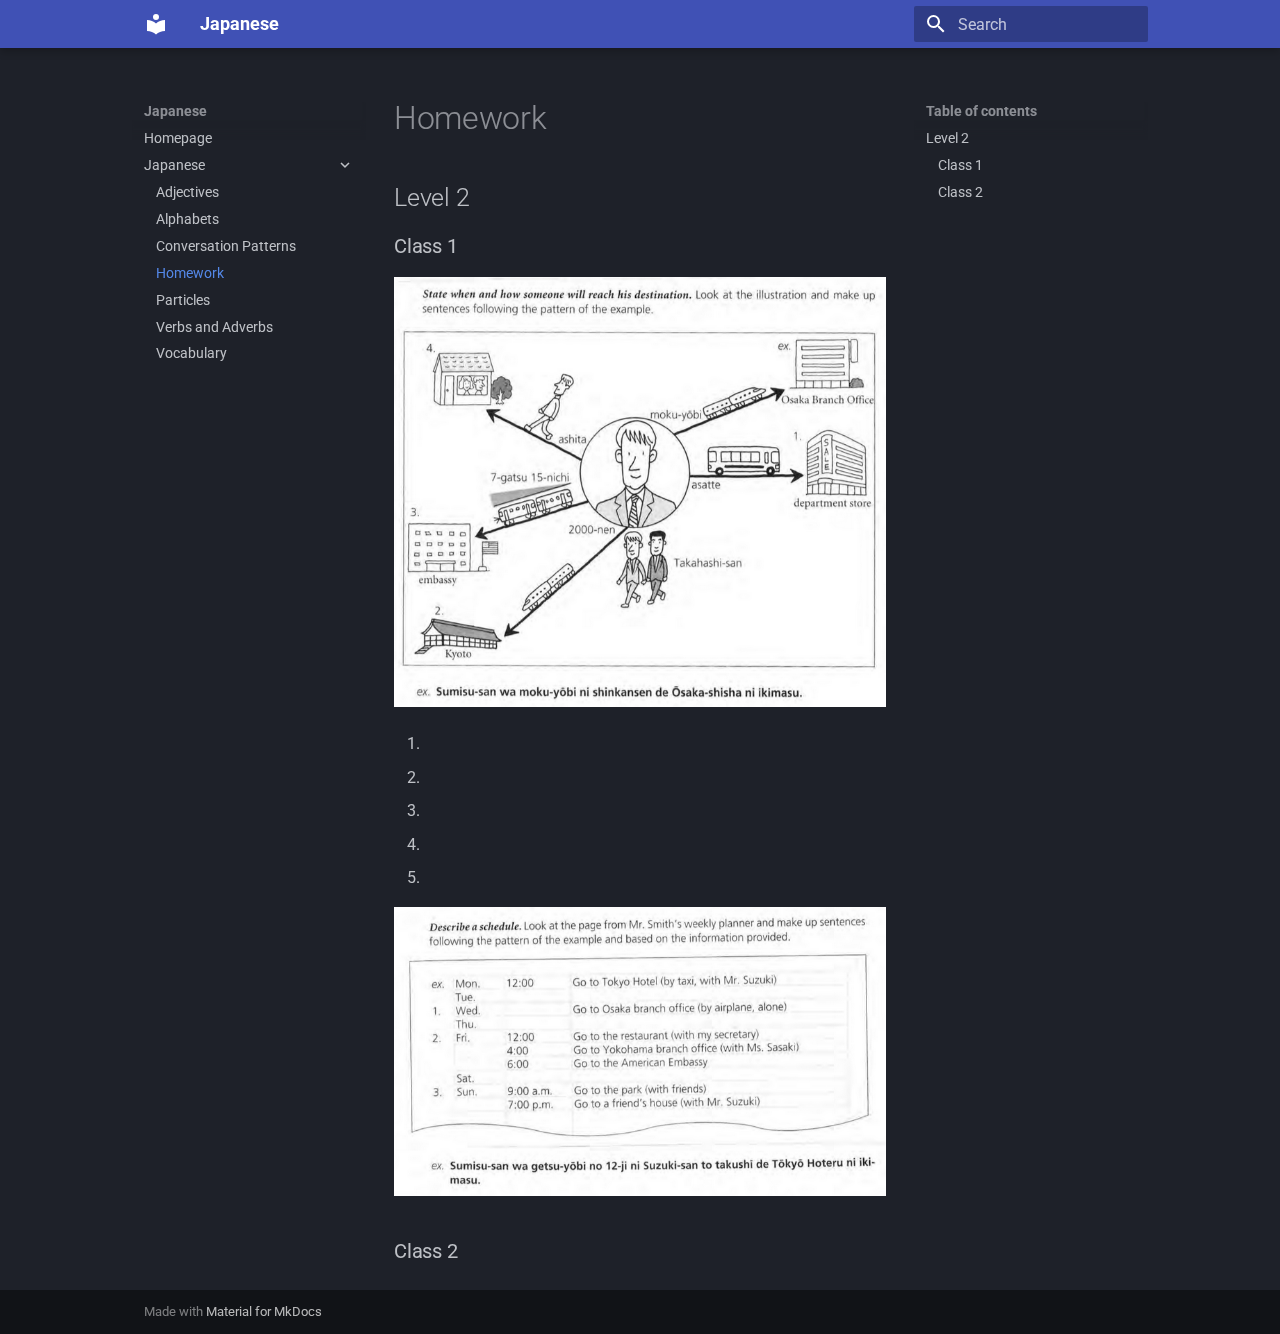
==== Japanese/Homework/index.html @ 51be246b "Deployed 3a3bb20 with MkDocs version: 1.6.1" ====
<!doctype html>
<html lang="en" class="no-js">
  <head>
    
      <meta charset="utf-8">
      <meta name="viewport" content="width=device-width,initial-scale=1">
      
      
      
        <link rel="canonical" href="https://ozland.github.io/Japanese/Homework/">
      
      
        <link rel="prev" href="../Conversation%20Patterns/">
      
      
        <link rel="next" href="../Particles/">
      
      
      <link rel="icon" href="../../assets/images/favicon.png">
      <meta name="generator" content="mkdocs-1.6.1, mkdocs-material-9.6.9">
    
    
      
        <title>Homework - Japanese</title>
      
    
    
      <link rel="stylesheet" href="../../assets/stylesheets/main.4af4bdda.min.css">
      
        
        <link rel="stylesheet" href="../../assets/stylesheets/palette.06af60db.min.css">
      
      


    
    
      
    
    
      
        
        
        <link rel="preconnect" href="https://fonts.gstatic.com" crossorigin>
        <link rel="stylesheet" href="https://fonts.googleapis.com/css?family=Roboto:300,300i,400,400i,700,700i%7CRoboto+Mono:400,400i,700,700i&display=fallback">
        <style>:root{--md-text-font:"Roboto";--md-code-font:"Roboto Mono"}</style>
      
    
    
      <link rel="stylesheet" href="../../stylesheets/extra.css">
    
    <script>__md_scope=new URL("../..",location),__md_hash=e=>[...e].reduce(((e,_)=>(e<<5)-e+_.charCodeAt(0)),0),__md_get=(e,_=localStorage,t=__md_scope)=>JSON.parse(_.getItem(t.pathname+"."+e)),__md_set=(e,_,t=localStorage,a=__md_scope)=>{try{t.setItem(a.pathname+"."+e,JSON.stringify(_))}catch(e){}}</script>
    
      

    
    
    
  </head>
  
  
    
    
    
    
    
    <body dir="ltr" data-md-color-scheme="slate" data-md-color-primary="indigo" data-md-color-accent="indigo">
  
    
    <input class="md-toggle" data-md-toggle="drawer" type="checkbox" id="__drawer" autocomplete="off">
    <input class="md-toggle" data-md-toggle="search" type="checkbox" id="__search" autocomplete="off">
    <label class="md-overlay" for="__drawer"></label>
    <div data-md-component="skip">
      
        
        <a href="#homework" class="md-skip">
          Skip to content
        </a>
      
    </div>
    <div data-md-component="announce">
      
    </div>
    
    
      

  

<header class="md-header md-header--shadow" data-md-component="header">
  <nav class="md-header__inner md-grid" aria-label="Header">
    <a href="../.." title="Japanese" class="md-header__button md-logo" aria-label="Japanese" data-md-component="logo">
      
  
  <svg xmlns="http://www.w3.org/2000/svg" viewBox="0 0 24 24"><path d="M12 8a3 3 0 0 0 3-3 3 3 0 0 0-3-3 3 3 0 0 0-3 3 3 3 0 0 0 3 3m0 3.54C9.64 9.35 6.5 8 3 8v11c3.5 0 6.64 1.35 9 3.54 2.36-2.19 5.5-3.54 9-3.54V8c-3.5 0-6.64 1.35-9 3.54"/></svg>

    </a>
    <label class="md-header__button md-icon" for="__drawer">
      
      <svg xmlns="http://www.w3.org/2000/svg" viewBox="0 0 24 24"><path d="M3 6h18v2H3zm0 5h18v2H3zm0 5h18v2H3z"/></svg>
    </label>
    <div class="md-header__title" data-md-component="header-title">
      <div class="md-header__ellipsis">
        <div class="md-header__topic">
          <span class="md-ellipsis">
            Japanese
          </span>
        </div>
        <div class="md-header__topic" data-md-component="header-topic">
          <span class="md-ellipsis">
            
              Homework
            
          </span>
        </div>
      </div>
    </div>
    
      
    
    
    
    
      <label class="md-header__button md-icon" for="__search">
        
        <svg xmlns="http://www.w3.org/2000/svg" viewBox="0 0 24 24"><path d="M9.5 3A6.5 6.5 0 0 1 16 9.5c0 1.61-.59 3.09-1.56 4.23l.27.27h.79l5 5-1.5 1.5-5-5v-.79l-.27-.27A6.52 6.52 0 0 1 9.5 16 6.5 6.5 0 0 1 3 9.5 6.5 6.5 0 0 1 9.5 3m0 2C7 5 5 7 5 9.5S7 14 9.5 14 14 12 14 9.5 12 5 9.5 5"/></svg>
      </label>
      <div class="md-search" data-md-component="search" role="dialog">
  <label class="md-search__overlay" for="__search"></label>
  <div class="md-search__inner" role="search">
    <form class="md-search__form" name="search">
      <input type="text" class="md-search__input" name="query" aria-label="Search" placeholder="Search" autocapitalize="off" autocorrect="off" autocomplete="off" spellcheck="false" data-md-component="search-query" required>
      <label class="md-search__icon md-icon" for="__search">
        
        <svg xmlns="http://www.w3.org/2000/svg" viewBox="0 0 24 24"><path d="M9.5 3A6.5 6.5 0 0 1 16 9.5c0 1.61-.59 3.09-1.56 4.23l.27.27h.79l5 5-1.5 1.5-5-5v-.79l-.27-.27A6.52 6.52 0 0 1 9.5 16 6.5 6.5 0 0 1 3 9.5 6.5 6.5 0 0 1 9.5 3m0 2C7 5 5 7 5 9.5S7 14 9.5 14 14 12 14 9.5 12 5 9.5 5"/></svg>
        
        <svg xmlns="http://www.w3.org/2000/svg" viewBox="0 0 24 24"><path d="M20 11v2H8l5.5 5.5-1.42 1.42L4.16 12l7.92-7.92L13.5 5.5 8 11z"/></svg>
      </label>
      <nav class="md-search__options" aria-label="Search">
        
        <button type="reset" class="md-search__icon md-icon" title="Clear" aria-label="Clear" tabindex="-1">
          
          <svg xmlns="http://www.w3.org/2000/svg" viewBox="0 0 24 24"><path d="M19 6.41 17.59 5 12 10.59 6.41 5 5 6.41 10.59 12 5 17.59 6.41 19 12 13.41 17.59 19 19 17.59 13.41 12z"/></svg>
        </button>
      </nav>
      
    </form>
    <div class="md-search__output">
      <div class="md-search__scrollwrap" tabindex="0" data-md-scrollfix>
        <div class="md-search-result" data-md-component="search-result">
          <div class="md-search-result__meta">
            Initializing search
          </div>
          <ol class="md-search-result__list" role="presentation"></ol>
        </div>
      </div>
    </div>
  </div>
</div>
    
    
  </nav>
  
</header>
    
    <div class="md-container" data-md-component="container">
      
      
        
          
        
      
      <main class="md-main" data-md-component="main">
        <div class="md-main__inner md-grid">
          
            
              
              <div class="md-sidebar md-sidebar--primary" data-md-component="sidebar" data-md-type="navigation" >
                <div class="md-sidebar__scrollwrap">
                  <div class="md-sidebar__inner">
                    



<nav class="md-nav md-nav--primary" aria-label="Navigation" data-md-level="0">
  <label class="md-nav__title" for="__drawer">
    <a href="../.." title="Japanese" class="md-nav__button md-logo" aria-label="Japanese" data-md-component="logo">
      
  
  <svg xmlns="http://www.w3.org/2000/svg" viewBox="0 0 24 24"><path d="M12 8a3 3 0 0 0 3-3 3 3 0 0 0-3-3 3 3 0 0 0-3 3 3 3 0 0 0 3 3m0 3.54C9.64 9.35 6.5 8 3 8v11c3.5 0 6.64 1.35 9 3.54 2.36-2.19 5.5-3.54 9-3.54V8c-3.5 0-6.64 1.35-9 3.54"/></svg>

    </a>
    Japanese
  </label>
  
  <ul class="md-nav__list" data-md-scrollfix>
    
      
      
  
  
  
  
    <li class="md-nav__item">
      <a href="../.." class="md-nav__link">
        
  
  <span class="md-ellipsis">
    Homepage
    
  </span>
  

      </a>
    </li>
  

    
      
      
  
  
    
  
  
  
    
    
    
    
    <li class="md-nav__item md-nav__item--active md-nav__item--nested">
      
        
        
        <input class="md-nav__toggle md-toggle " type="checkbox" id="__nav_2" checked>
        
          
          <label class="md-nav__link" for="__nav_2" id="__nav_2_label" tabindex="0">
            
  
  <span class="md-ellipsis">
    Japanese
    
  </span>
  

            <span class="md-nav__icon md-icon"></span>
          </label>
        
        <nav class="md-nav" data-md-level="1" aria-labelledby="__nav_2_label" aria-expanded="true">
          <label class="md-nav__title" for="__nav_2">
            <span class="md-nav__icon md-icon"></span>
            Japanese
          </label>
          <ul class="md-nav__list" data-md-scrollfix>
            
              
                
  
  
  
  
    <li class="md-nav__item">
      <a href="../Adjectives/" class="md-nav__link">
        
  
  <span class="md-ellipsis">
    Adjectives
    
  </span>
  

      </a>
    </li>
  

              
            
              
                
  
  
  
  
    <li class="md-nav__item">
      <a href="../Alphabets/" class="md-nav__link">
        
  
  <span class="md-ellipsis">
    Alphabets
    
  </span>
  

      </a>
    </li>
  

              
            
              
                
  
  
  
  
    <li class="md-nav__item">
      <a href="../Conversation%20Patterns/" class="md-nav__link">
        
  
  <span class="md-ellipsis">
    Conversation Patterns
    
  </span>
  

      </a>
    </li>
  

              
            
              
                
  
  
    
  
  
  
    <li class="md-nav__item md-nav__item--active">
      
      <input class="md-nav__toggle md-toggle" type="checkbox" id="__toc">
      
      
        
      
      
        <label class="md-nav__link md-nav__link--active" for="__toc">
          
  
  <span class="md-ellipsis">
    Homework
    
  </span>
  

          <span class="md-nav__icon md-icon"></span>
        </label>
      
      <a href="./" class="md-nav__link md-nav__link--active">
        
  
  <span class="md-ellipsis">
    Homework
    
  </span>
  

      </a>
      
        

<nav class="md-nav md-nav--secondary" aria-label="Table of contents">
  
  
  
    
  
  
    <label class="md-nav__title" for="__toc">
      <span class="md-nav__icon md-icon"></span>
      Table of contents
    </label>
    <ul class="md-nav__list" data-md-component="toc" data-md-scrollfix>
      
        <li class="md-nav__item">
  <a href="#level-2" class="md-nav__link">
    <span class="md-ellipsis">
      Level 2
    </span>
  </a>
  
    <nav class="md-nav" aria-label="Level 2">
      <ul class="md-nav__list">
        
          <li class="md-nav__item">
  <a href="#class-1" class="md-nav__link">
    <span class="md-ellipsis">
      Class 1
    </span>
  </a>
  
</li>
        
          <li class="md-nav__item">
  <a href="#class-2" class="md-nav__link">
    <span class="md-ellipsis">
      Class 2
    </span>
  </a>
  
</li>
        
      </ul>
    </nav>
  
</li>
      
    </ul>
  
</nav>
      
    </li>
  

              
            
              
                
  
  
  
  
    <li class="md-nav__item">
      <a href="../Particles/" class="md-nav__link">
        
  
  <span class="md-ellipsis">
    Particles
    
  </span>
  

      </a>
    </li>
  

              
            
              
                
  
  
  
  
    <li class="md-nav__item">
      <a href="../Verbs/" class="md-nav__link">
        
  
  <span class="md-ellipsis">
    Verbs and Adverbs
    
  </span>
  

      </a>
    </li>
  

              
            
              
                
  
  
  
  
    <li class="md-nav__item">
      <a href="../Vocabulary/" class="md-nav__link">
        
  
  <span class="md-ellipsis">
    Vocabulary
    
  </span>
  

      </a>
    </li>
  

              
            
          </ul>
        </nav>
      
    </li>
  

    
  </ul>
</nav>
                  </div>
                </div>
              </div>
            
            
              
              <div class="md-sidebar md-sidebar--secondary" data-md-component="sidebar" data-md-type="toc" >
                <div class="md-sidebar__scrollwrap">
                  <div class="md-sidebar__inner">
                    

<nav class="md-nav md-nav--secondary" aria-label="Table of contents">
  
  
  
    
  
  
    <label class="md-nav__title" for="__toc">
      <span class="md-nav__icon md-icon"></span>
      Table of contents
    </label>
    <ul class="md-nav__list" data-md-component="toc" data-md-scrollfix>
      
        <li class="md-nav__item">
  <a href="#level-2" class="md-nav__link">
    <span class="md-ellipsis">
      Level 2
    </span>
  </a>
  
    <nav class="md-nav" aria-label="Level 2">
      <ul class="md-nav__list">
        
          <li class="md-nav__item">
  <a href="#class-1" class="md-nav__link">
    <span class="md-ellipsis">
      Class 1
    </span>
  </a>
  
</li>
        
          <li class="md-nav__item">
  <a href="#class-2" class="md-nav__link">
    <span class="md-ellipsis">
      Class 2
    </span>
  </a>
  
</li>
        
      </ul>
    </nav>
  
</li>
      
    </ul>
  
</nav>
                  </div>
                </div>
              </div>
            
          
          
            <div class="md-content" data-md-component="content">
              <article class="md-content__inner md-typeset">
                
                  



<h1 id="homework">Homework</h1>
<h2 id="level-2">Level 2</h2>
<h3 id="class-1">Class 1</h3>
<p><img alt="7de809c3f8640b70161c8c0088a5ecc6.png" src="../../_resources/7de809c3f8640b70161c8c0088a5ecc6-2.png" /></p>
<ol>
<li></li>
<li></li>
<li></li>
<li></li>
<li><br/></li>
</ol>
<p><img alt="345cfae4c6baa6755a13e7809eca69a4.png" src="../../_resources/345cfae4c6baa6755a13e7809eca69a4-2.png" /></p>
<h3 id="class-2">Class 2</h3>












                
              </article>
            </div>
          
          
<script>var target=document.getElementById(location.hash.slice(1));target&&target.name&&(target.checked=target.name.startsWith("__tabbed_"))</script>
        </div>
        
      </main>
      
        <footer class="md-footer">
  
  <div class="md-footer-meta md-typeset">
    <div class="md-footer-meta__inner md-grid">
      <div class="md-copyright">
  
  
    Made with
    <a href="https://squidfunk.github.io/mkdocs-material/" target="_blank" rel="noopener">
      Material for MkDocs
    </a>
  
</div>
      
    </div>
  </div>
</footer>
      
    </div>
    <div class="md-dialog" data-md-component="dialog">
      <div class="md-dialog__inner md-typeset"></div>
    </div>
    
    
    <script id="__config" type="application/json">{"base": "../..", "features": [], "search": "../../assets/javascripts/workers/search.f8cc74c7.min.js", "translations": {"clipboard.copied": "Copied to clipboard", "clipboard.copy": "Copy to clipboard", "search.result.more.one": "1 more on this page", "search.result.more.other": "# more on this page", "search.result.none": "No matching documents", "search.result.one": "1 matching document", "search.result.other": "# matching documents", "search.result.placeholder": "Type to start searching", "search.result.term.missing": "Missing", "select.version": "Select version"}}</script>
    
    
      <script src="../../assets/javascripts/bundle.c8b220af.min.js"></script>
      
    
  </body>
</html>
---- assets/stylesheets/main.4af4bdda.min.css ----
@charset "UTF-8";html{-webkit-text-size-adjust:none;-moz-text-size-adjust:none;text-size-adjust:none;box-sizing:border-box}*,:after,:before{box-sizing:inherit}@media (prefers-reduced-motion){*,:after,:before{transition:none!important}}body{margin:0}a,button,input,label{-webkit-tap-highlight-color:transparent}a{color:inherit;text-decoration:none}hr{border:0;box-sizing:initial;display:block;height:.05rem;overflow:visible;padding:0}small{font-size:80%}sub,sup{line-height:1em}img{border-style:none}table{border-collapse:initial;border-spacing:0}td,th{font-weight:400;vertical-align:top}button{background:#0000;border:0;font-family:inherit;font-size:inherit;margin:0;padding:0}input{border:0;outline:none}:root{--md-primary-fg-color:#4051b5;--md-primary-fg-color--light:#5d6cc0;--md-primary-fg-color--dark:#303fa1;--md-primary-bg-color:#fff;--md-primary-bg-color--light:#ffffffb3;--md-accent-fg-color:#526cfe;--md-accent-fg-color--transparent:#526cfe1a;--md-accent-bg-color:#fff;--md-accent-bg-color--light:#ffffffb3}[data-md-color-scheme=default]{color-scheme:light}[data-md-color-scheme=default] img[src$="#gh-dark-mode-only"],[data-md-color-scheme=default] img[src$="#only-dark"]{display:none}:root,[data-md-color-scheme=default]{--md-hue:225deg;--md-default-fg-color:#000000de;--md-default-fg-color--light:#0000008a;--md-default-fg-color--lighter:#00000052;--md-default-fg-color--lightest:#00000012;--md-default-bg-color:#fff;--md-default-bg-color--light:#ffffffb3;--md-default-bg-color--lighter:#ffffff4d;--md-default-bg-color--lightest:#ffffff1f;--md-code-fg-color:#36464e;--md-code-bg-color:#f5f5f5;--md-code-hl-color:#4287ff;--md-code-hl-color--light:#4287ff1a;--md-code-hl-number-color:#d52a2a;--md-code-hl-special-color:#db1457;--md-code-hl-function-color:#a846b9;--md-code-hl-constant-color:#6e59d9;--md-code-hl-keyword-color:#3f6ec6;--md-code-hl-string-color:#1c7d4d;--md-code-hl-name-color:var(--md-code-fg-color);--md-code-hl-operator-color:var(--md-default-fg-color--light);--md-code-hl-punctuation-color:var(--md-default-fg-color--light);--md-code-hl-comment-color:var(--md-default-fg-color--light);--md-code-hl-generic-color:var(--md-default-fg-color--light);--md-code-hl-variable-color:var(--md-default-fg-color--light);--md-typeset-color:var(--md-default-fg-color);--md-typeset-a-color:var(--md-primary-fg-color);--md-typeset-del-color:#f5503d26;--md-typeset-ins-color:#0bd57026;--md-typeset-kbd-color:#fafafa;--md-typeset-kbd-accent-color:#fff;--md-typeset-kbd-border-color:#b8b8b8;--md-typeset-mark-color:#ffff0080;--md-typeset-table-color:#0000001f;--md-typeset-table-color--light:rgba(0,0,0,.035);--md-admonition-fg-color:var(--md-default-fg-color);--md-admonition-bg-color:var(--md-default-bg-color);--md-warning-fg-color:#000000de;--md-warning-bg-color:#ff9;--md-footer-fg-color:#fff;--md-footer-fg-color--light:#ffffffb3;--md-footer-fg-color--lighter:#ffffff73;--md-footer-bg-color:#000000de;--md-footer-bg-color--dark:#00000052;--md-shadow-z1:0 0.2rem 0.5rem #0000000d,0 0 0.05rem #0000001a;--md-shadow-z2:0 0.2rem 0.5rem #0000001a,0 0 0.05rem #00000040;--md-shadow-z3:0 0.2rem 0.5rem #0003,0 0 0.05rem #00000059}.md-icon svg{fill:currentcolor;display:block;height:1.2rem;width:1.2rem}body{-webkit-font-smoothing:antialiased;-moz-osx-font-smoothing:grayscale;--md-text-font-family:var(--md-text-font,_),-apple-system,BlinkMacSystemFont,Helvetica,Arial,sans-serif;--md-code-font-family:var(--md-code-font,_),SFMono-Regular,Consolas,Menlo,monospace}aside,body,input{font-feature-settings:"kern","liga";color:var(--md-typeset-color);font-family:var(--md-text-font-family)}code,kbd,pre{font-feature-settings:"kern";font-family:var(--md-code-font-family)}:root{--md-typeset-table-sort-icon:url('data:image/svg+xml;charset=utf-8,<svg xmlns="http://www.w3.org/2000/svg" viewBox="0 0 24 24"><path d="m18 21-4-4h3V7h-3l4-4 4 4h-3v10h3M2 19v-2h10v2M2 13v-2h7v2M2 7V5h4v2z"/></svg>');--md-typeset-table-sort-icon--asc:url('data:image/svg+xml;charset=utf-8,<svg xmlns="http://www.w3.org/2000/svg" viewBox="0 0 24 24"><path d="M19 17h3l-4 4-4-4h3V3h2M2 17h10v2H2M6 5v2H2V5m0 6h7v2H2z"/></svg>');--md-typeset-table-sort-icon--desc:url('data:image/svg+xml;charset=utf-8,<svg xmlns="http://www.w3.org/2000/svg" viewBox="0 0 24 24"><path d="M19 7h3l-4-4-4 4h3v14h2M2 17h10v2H2M6 5v2H2V5m0 6h7v2H2z"/></svg>')}.md-typeset{-webkit-print-color-adjust:exact;color-adjust:exact;font-size:.8rem;line-height:1.6;overflow-wrap:break-word}@media print{.md-typeset{font-size:.68rem}}.md-typeset blockquote,.md-typeset dl,.md-typeset figure,.md-typeset ol,.md-typeset pre,.md-typeset ul{margin-bottom:1em;margin-top:1em}.md-typeset h1{color:var(--md-default-fg-color--light);font-size:2em;line-height:1.3;margin:0 0 1.25em}.md-typeset h1,.md-typeset h2{font-weight:300;letter-spacing:-.01em}.md-typeset h2{font-size:1.5625em;line-height:1.4;margin:1.6em 0 .64em}.md-typeset h3{font-size:1.25em;font-weight:400;letter-spacing:-.01em;line-height:1.5;margin:1.6em 0 .8em}.md-typeset h2+h3{margin-top:.8em}.md-typeset h4{font-weight:700;letter-spacing:-.01em;margin:1em 0}.md-typeset h5,.md-typeset h6{color:var(--md-default-fg-color--light);font-size:.8em;font-weight:700;letter-spacing:-.01em;margin:1.25em 0}.md-typeset h5{text-transform:uppercase}.md-typeset h5 code{text-transform:none}.md-typeset hr{border-bottom:.05rem solid var(--md-default-fg-color--lightest);display:flow-root;margin:1.5em 0}.md-typeset a{color:var(--md-typeset-a-color);word-break:break-word}.md-typeset a,.md-typeset a:before{transition:color 125ms}.md-typeset a:focus,.md-typeset a:hover{color:var(--md-accent-fg-color)}.md-typeset a:focus code,.md-typeset a:hover code{background-color:var(--md-accent-fg-color--transparent)}.md-typeset a code{color:currentcolor;transition:background-color 125ms}.md-typeset a.focus-visible{outline-color:var(--md-accent-fg-color);outline-offset:.2rem}.md-typeset code,.md-typeset kbd,.md-typeset pre{color:var(--md-code-fg-color);direction:ltr;font-variant-ligatures:none}@media print{.md-typeset code,.md-typeset kbd,.md-typeset pre{white-space:pre-wrap}}.md-typeset code{background-color:var(--md-code-bg-color);border-radius:.1rem;-webkit-box-decoration-break:clone;box-decoration-break:clone;font-size:.85em;padding:0 .2941176471em;word-break:break-word}.md-typeset code:not(.focus-visible){-webkit-tap-highlight-color:transparent;outline:none}.md-typeset pre{display:flow-root;line-height:1.4;position:relative}.md-typeset pre>code{-webkit-box-decoration-break:slice;box-decoration-break:slice;box-shadow:none;display:block;margin:0;outline-color:var(--md-accent-fg-color);overflow:auto;padding:.7720588235em 1.1764705882em;scrollbar-color:var(--md-default-fg-color--lighter) #0000;scrollbar-width:thin;touch-action:auto;word-break:normal}.md-typeset pre>code:hover{scrollbar-color:var(--md-accent-fg-color) #0000}.md-typeset pre>code::-webkit-scrollbar{height:.2rem;width:.2rem}.md-typeset pre>code::-webkit-scrollbar-thumb{background-color:var(--md-default-fg-color--lighter)}.md-typeset pre>code::-webkit-scrollbar-thumb:hover{background-color:var(--md-accent-fg-color)}.md-typeset kbd{background-color:var(--md-typeset-kbd-color);border-radius:.1rem;box-shadow:0 .1rem 0 .05rem var(--md-typeset-kbd-border-color),0 .1rem 0 var(--md-typeset-kbd-border-color),0 -.1rem .2rem var(--md-typeset-kbd-accent-color) inset;color:var(--md-default-fg-color);display:inline-block;font-size:.75em;padding:0 .6666666667em;vertical-align:text-top;word-break:break-word}.md-typeset mark{background-color:var(--md-typeset-mark-color);-webkit-box-decoration-break:clone;box-decoration-break:clone;color:inherit;word-break:break-word}.md-typeset abbr{border-bottom:.05rem dotted var(--md-default-fg-color--light);cursor:help;text-decoration:none}.md-typeset small{opacity:.75}[dir=ltr] .md-typeset sub,[dir=ltr] .md-typeset sup{margin-left:.078125em}[dir=rtl] .md-typeset sub,[dir=rtl] .md-typeset sup{margin-right:.078125em}[dir=ltr] .md-typeset blockquote{padding-left:.6rem}[dir=rtl] .md-typeset blockquote{padding-right:.6rem}[dir=ltr] .md-typeset blockquote{border-left:.2rem solid var(--md-default-fg-color--lighter)}[dir=rtl] .md-typeset blockquote{border-right:.2rem solid var(--md-default-fg-color--lighter)}.md-typeset blockquote{color:var(--md-default-fg-color--light);margin-left:0;margin-right:0}.md-typeset ul{list-style-type:disc}.md-typeset ul[type]{list-style-type:revert-layer}[dir=ltr] .md-typeset ol,[dir=ltr] .md-typeset ul{margin-left:.625em}[dir=rtl] .md-typeset ol,[dir=rtl] .md-typeset ul{margin-right:.625em}.md-typeset ol,.md-typeset ul{padding:0}.md-typeset ol:not([hidden]),.md-typeset ul:not([hidden]){display:flow-root}.md-typeset ol ol,.md-typeset ul ol{list-style-type:lower-alpha}.md-typeset ol ol ol,.md-typeset ul ol ol{list-style-type:lower-roman}.md-typeset ol ol ol ol,.md-typeset ul ol ol ol{list-style-type:upper-alpha}.md-typeset ol ol ol ol ol,.md-typeset ul ol ol ol ol{list-style-type:upper-roman}.md-typeset ol[type],.md-typeset ul[type]{list-style-type:revert-layer}[dir=ltr] .md-typeset ol li,[dir=ltr] .md-typeset ul li{margin-left:1.25em}[dir=rtl] .md-typeset ol li,[dir=rtl] .md-typeset ul li{margin-right:1.25em}.md-typeset ol li,.md-typeset ul li{margin-bottom:.5em}.md-typeset ol li blockquote,.md-typeset ol li p,.md-typeset ul li blockquote,.md-typeset ul li p{margin:.5em 0}.md-typeset ol li:last-child,.md-typeset ul li:last-child{margin-bottom:0}[dir=ltr] .md-typeset ol li ol,[dir=ltr] .md-typeset ol li ul,[dir=ltr] .md-typeset ul li ol,[dir=ltr] .md-typeset ul li ul{margin-left:.625em}[dir=rtl] .md-typeset ol li ol,[dir=rtl] .md-typeset ol li ul,[dir=rtl] .md-typeset ul li ol,[dir=rtl] .md-typeset ul li ul{margin-right:.625em}.md-typeset ol li ol,.md-typeset ol li ul,.md-typeset ul li ol,.md-typeset ul li ul{margin-bottom:.5em;margin-top:.5em}[dir=ltr] .md-typeset dd{margin-left:1.875em}[dir=rtl] .md-typeset dd{margin-right:1.875em}.md-typeset dd{margin-bottom:1.5em;margin-top:1em}.md-typeset img,.md-typeset svg,.md-typeset video{height:auto;max-width:100%}.md-typeset img[align=left]{margin:1em 1em 1em 0}.md-typeset img[align=right]{margin:1em 0 1em 1em}.md-typeset img[align]:only-child{margin-top:0}.md-typeset figure{display:flow-root;margin:1em auto;max-width:100%;text-align:center;width:-moz-fit-content;width:fit-content}.md-typeset figure img{display:block;margin:0 auto}.md-typeset figcaption{font-style:italic;margin:1em auto;max-width:24rem}.md-typeset iframe{max-width:100%}.md-typeset table:not([class]){background-color:var(--md-default-bg-color);border:.05rem solid var(--md-typeset-table-color);border-radius:.1rem;display:inline-block;font-size:.64rem;max-width:100%;overflow:auto;touch-action:auto}@media print{.md-typeset table:not([class]){display:table}}.md-typeset table:not([class])+*{margin-top:1.5em}.md-typeset table:not([class]) td>:first-child,.md-typeset table:not([class]) th>:first-child{margin-top:0}.md-typeset table:not([class]) td>:last-child,.md-typeset table:not([class]) th>:last-child{margin-bottom:0}.md-typeset table:not([class]) td:not([align]),.md-typeset table:not([class]) th:not([align]){text-align:left}[dir=rtl] .md-typeset table:not([class]) td:not([align]),[dir=rtl] .md-typeset table:not([class]) th:not([align]){text-align:right}.md-typeset table:not([class]) th{font-weight:700;min-width:5rem;padding:.9375em 1.25em;vertical-align:top}.md-typeset table:not([class]) td{border-top:.05rem solid var(--md-typeset-table-color);padding:.9375em 1.25em;vertical-align:top}.md-typeset table:not([class]) tbody tr{transition:background-color 125ms}.md-typeset table:not([class]) tbody tr:hover{background-color:var(--md-typeset-table-color--light);box-shadow:0 .05rem 0 var(--md-default-bg-color) inset}.md-typeset table:not([class]) a{word-break:normal}.md-typeset table th[role=columnheader]{cursor:pointer}[dir=ltr] .md-typeset table th[role=columnheader]:after{margin-left:.5em}[dir=rtl] .md-typeset table th[role=columnheader]:after{margin-right:.5em}.md-typeset table th[role=columnheader]:after{content:"";display:inline-block;height:1.2em;-webkit-mask-image:var(--md-typeset-table-sort-icon);mask-image:var(--md-typeset-table-sort-icon);-webkit-mask-repeat:no-repeat;mask-repeat:no-repeat;-webkit-mask-size:contain;mask-size:contain;transition:background-color 125ms;vertical-align:text-bottom;width:1.2em}.md-typeset table th[role=columnheader]:hover:after{background-color:var(--md-default-fg-color--lighter)}.md-typeset table th[role=columnheader][aria-sort=ascending]:after{background-color:var(--md-default-fg-color--light);-webkit-mask-image:var(--md-typeset-table-sort-icon--asc);mask-image:var(--md-typeset-table-sort-icon--asc)}.md-typeset table th[role=columnheader][aria-sort=descending]:after{background-color:var(--md-default-fg-color--light);-webkit-mask-image:var(--md-typeset-table-sort-icon--desc);mask-image:var(--md-typeset-table-sort-icon--desc)}.md-typeset__scrollwrap{margin:1em -.8rem;overflow-x:auto;touch-action:auto}.md-typeset__table{display:inline-block;margin-bottom:.5em;padding:0 .8rem}@media print{.md-typeset__table{display:block}}html .md-typeset__table table{display:table;margin:0;overflow:hidden;width:100%}@media screen and (max-width:44.984375em){.md-content__inner>pre{margin:1em -.8rem}.md-content__inner>pre code{border-radius:0}}.md-typeset .md-author{border-radius:100%;display:block;flex-shrink:0;height:1.6rem;overflow:hidden;position:relative;transition:color 125ms,transform 125ms;width:1.6rem}.md-typeset .md-author img{display:block}.md-typeset .md-author--more{background:var(--md-default-fg-color--lightest);color:var(--md-default-fg-color--lighter);font-size:.6rem;font-weight:700;line-height:1.6rem;text-align:center}.md-typeset .md-author--long{height:2.4rem;width:2.4rem}.md-typeset a.md-author{transform:scale(1)}.md-typeset a.md-author img{border-radius:100%;filter:grayscale(100%) opacity(75%);transition:filter 125ms}.md-typeset a.md-author:focus,.md-typeset a.md-author:hover{transform:scale(1.1);z-index:1}.md-typeset a.md-author:focus img,.md-typeset a.md-author:hover img{filter:grayscale(0)}.md-banner{background-color:var(--md-footer-bg-color);color:var(--md-footer-fg-color);overflow:auto}@media print{.md-banner{display:none}}.md-banner--warning{background-color:var(--md-warning-bg-color);color:var(--md-warning-fg-color)}.md-banner__inner{font-size:.7rem;margin:.6rem auto;padding:0 .8rem}[dir=ltr] .md-banner__button{float:right}[dir=rtl] .md-banner__button{float:left}.md-banner__button{color:inherit;cursor:pointer;transition:opacity .25s}.no-js .md-banner__button{display:none}.md-banner__button:hover{opacity:.7}html{font-size:125%;height:100%;overflow-x:hidden}@media screen and (min-width:100em){html{font-size:137.5%}}@media screen and (min-width:125em){html{font-size:150%}}body{background-color:var(--md-default-bg-color);display:flex;flex-direction:column;font-size:.5rem;min-height:100%;position:relative;width:100%}@media print{body{display:block}}@media screen and (max-width:59.984375em){body[data-md-scrolllock]{position:fixed}}.md-grid{margin-left:auto;margin-right:auto;max-width:61rem}.md-container{display:flex;flex-direction:column;flex-grow:1}@media print{.md-container{display:block}}.md-main{flex-grow:1}.md-main__inner{display:flex;height:100%;margin-top:1.5rem}.md-ellipsis{overflow:hidden;text-overflow:ellipsis}.md-toggle{display:none}.md-option{height:0;opacity:0;position:absolute;width:0}.md-option:checked+label:not([hidden]){display:block}.md-option.focus-visible+label{outline-color:var(--md-accent-fg-color);outline-style:auto}.md-skip{background-color:var(--md-default-fg-color);border-radius:.1rem;color:var(--md-default-bg-color);font-size:.64rem;margin:.5rem;opacity:0;outline-color:var(--md-accent-fg-color);padding:.3rem .5rem;position:fixed;transform:translateY(.4rem);z-index:-1}.md-skip:focus{opacity:1;transform:translateY(0);transition:transform .25s cubic-bezier(.4,0,.2,1),opacity 175ms 75ms;z-index:10}@page{margin:25mm}:root{--md-clipboard-icon:url('data:image/svg+xml;charset=utf-8,<svg xmlns="http://www.w3.org/2000/svg" viewBox="0 0 24 24"><path d="M19 21H8V7h11m0-2H8a2 2 0 0 0-2 2v14a2 2 0 0 0 2 2h11a2 2 0 0 0 2-2V7a2 2 0 0 0-2-2m-3-4H4a2 2 0 0 0-2 2v14h2V3h12z"/></svg>')}.md-clipboard{border-radius:.1rem;color:var(--md-default-fg-color--lightest);cursor:pointer;height:1.5em;outline-color:var(--md-accent-fg-color);outline-offset:.1rem;position:absolute;right:.5em;top:.5em;transition:color .25s;width:1.5em;z-index:1}@media print{.md-clipboard{display:none}}.md-clipboard:not(.focus-visible){-webkit-tap-highlight-color:transparent;outline:none}:hover>.md-clipboard{color:var(--md-default-fg-color--light)}.md-clipboard:focus,.md-clipboard:hover{color:var(--md-accent-fg-color)}.md-clipboard:after{background-color:currentcolor;content:"";display:block;height:1.125em;margin:0 auto;-webkit-mask-image:var(--md-clipboard-icon);mask-image:var(--md-clipboard-icon);-webkit-mask-position:center;mask-position:center;-webkit-mask-repeat:no-repeat;mask-repeat:no-repeat;-webkit-mask-size:contain;mask-size:contain;width:1.125em}.md-clipboard--inline{cursor:pointer}.md-clipboard--inline code{transition:color .25s,background-color .25s}.md-clipboard--inline:focus code,.md-clipboard--inline:hover code{background-color:var(--md-accent-fg-color--transparent);color:var(--md-accent-fg-color)}.md-typeset .md-code__content{display:grid}@keyframes consent{0%{opacity:0;transform:translateY(100%)}to{opacity:1;transform:translateY(0)}}@keyframes overlay{0%{opacity:0}to{opacity:1}}.md-consent__overlay{animation:overlay .25s both;-webkit-backdrop-filter:blur(.1rem);backdrop-filter:blur(.1rem);background-color:#0000008a;height:100%;opacity:1;position:fixed;top:0;width:100%;z-index:5}.md-consent__inner{animation:consent .5s cubic-bezier(.1,.7,.1,1) both;background-color:var(--md-default-bg-color);border:0;border-radius:.1rem;bottom:0;box-shadow:0 0 .2rem #0000001a,0 .2rem .4rem #0003;max-height:100%;overflow:auto;padding:0;position:fixed;width:100%;z-index:5}.md-consent__form{padding:.8rem}.md-consent__settings{display:none;margin:1em 0}input:checked+.md-consent__settings{display:block}.md-consent__controls{margin-bottom:.8rem}.md-typeset .md-consent__controls .md-button{display:inline}@media screen and (max-width:44.984375em){.md-typeset .md-consent__controls .md-button{display:block;margin-top:.4rem;text-align:center;width:100%}}.md-consent label{cursor:pointer}.md-content{flex-grow:1;min-width:0}.md-content__inner{margin:0 .8rem 1.2rem;padding-top:.6rem}@media screen and (min-width:76.25em){[dir=ltr] .md-sidebar--primary:not([hidden])~.md-content>.md-content__inner{margin-left:1.2rem}[dir=ltr] .md-sidebar--secondary:not([hidden])~.md-content>.md-content__inner,[dir=rtl] .md-sidebar--primary:not([hidden])~.md-content>.md-content__inner{margin-right:1.2rem}[dir=rtl] .md-sidebar--secondary:not([hidden])~.md-content>.md-content__inner{margin-left:1.2rem}}.md-content__inner:before{content:"";display:block;height:.4rem}.md-content__inner>:last-child{margin-bottom:0}[dir=ltr] .md-content__button{float:right}[dir=rtl] .md-content__button{float:left}[dir=ltr] .md-content__button{margin-left:.4rem}[dir=rtl] .md-content__button{margin-right:.4rem}.md-content__button{margin:.4rem 0;padding:0}@media print{.md-content__button{display:none}}.md-typeset .md-content__button{color:var(--md-default-fg-color--lighter)}.md-content__button svg{display:inline;vertical-align:top}[dir=rtl] .md-content__button svg{transform:scaleX(-1)}[dir=ltr] .md-dialog{right:.8rem}[dir=rtl] .md-dialog{left:.8rem}.md-dialog{background-color:var(--md-default-fg-color);border-radius:.1rem;bottom:.8rem;box-shadow:var(--md-shadow-z3);min-width:11.1rem;opacity:0;padding:.4rem .6rem;pointer-events:none;position:fixed;transform:translateY(100%);transition:transform 0ms .4s,opacity .4s;z-index:4}@media print{.md-dialog{display:none}}.md-dialog--active{opacity:1;pointer-events:auto;transform:translateY(0);transition:transform .4s cubic-bezier(.075,.85,.175,1),opacity .4s}.md-dialog__inner{color:var(--md-default-bg-color);font-size:.7rem}.md-feedback{margin:2em 0 1em;text-align:center}.md-feedback fieldset{border:none;margin:0;padding:0}.md-feedback__title{font-weight:700;margin:1em auto}.md-feedback__inner{position:relative}.md-feedback__list{display:flex;flex-wrap:wrap;place-content:baseline center;position:relative}.md-feedback__list:hover .md-icon:not(:disabled){color:var(--md-default-fg-color--lighter)}:disabled .md-feedback__list{min-height:1.8rem}.md-feedback__icon{color:var(--md-default-fg-color--light);cursor:pointer;flex-shrink:0;margin:0 .1rem;transition:color 125ms}.md-feedback__icon:not(:disabled).md-icon:hover{color:var(--md-accent-fg-color)}.md-feedback__icon:disabled{color:var(--md-default-fg-color--lightest);pointer-events:none}.md-feedback__note{opacity:0;position:relative;transform:translateY(.4rem);transition:transform .4s cubic-bezier(.1,.7,.1,1),opacity .15s}.md-feedback__note>*{margin:0 auto;max-width:16rem}:disabled .md-feedback__note{opacity:1;transform:translateY(0)}@media print{.md-feedback{display:none}}.md-footer{background-color:var(--md-footer-bg-color);color:var(--md-footer-fg-color)}@media print{.md-footer{display:none}}.md-footer__inner{justify-content:space-between;overflow:auto;padding:.2rem}.md-footer__inner:not([hidden]){display:flex}.md-footer__link{align-items:end;display:flex;flex-grow:0.01;margin-bottom:.4rem;margin-top:1rem;max-width:100%;outline-color:var(--md-accent-fg-color);overflow:hidden;transition:opacity .25s}.md-footer__link:focus,.md-footer__link:hover{opacity:.7}[dir=rtl] .md-footer__link svg{transform:scaleX(-1)}@media screen and (max-width:44.984375em){.md-footer__link--prev{flex-shrink:0}.md-footer__link--prev .md-footer__title{display:none}}[dir=ltr] .md-footer__link--next{margin-left:auto}[dir=rtl] .md-footer__link--next{margin-right:auto}.md-footer__link--next{text-align:right}[dir=rtl] .md-footer__link--next{text-align:left}.md-footer__title{flex-grow:1;font-size:.9rem;margin-bottom:.7rem;max-width:calc(100% - 2.4rem);padding:0 1rem;white-space:nowrap}.md-footer__button{margin:.2rem;padding:.4rem}.md-footer__direction{font-size:.64rem;opacity:.7}.md-footer-meta{background-color:var(--md-footer-bg-color--dark)}.md-footer-meta__inner{display:flex;flex-wrap:wrap;justify-content:space-between;padding:.2rem}html .md-footer-meta.md-typeset a{color:var(--md-footer-fg-color--light)}html .md-footer-meta.md-typeset a:focus,html .md-footer-meta.md-typeset a:hover{color:var(--md-footer-fg-color)}.md-copyright{color:var(--md-footer-fg-color--lighter);font-size:.64rem;margin:auto .6rem;padding:.4rem 0;width:100%}@media screen and (min-width:45em){.md-copyright{width:auto}}.md-copyright__highlight{color:var(--md-footer-fg-color--light)}.md-social{display:inline-flex;gap:.2rem;margin:0 .4rem;padding:.2rem 0 .6rem}@media screen and (min-width:45em){.md-social{padding:.6rem 0}}.md-social__link{display:inline-block;height:1.6rem;text-align:center;width:1.6rem}.md-social__link:before{line-height:1.9}.md-social__link svg{fill:currentcolor;max-height:.8rem;vertical-align:-25%}.md-typeset .md-button{border:.1rem solid;border-radius:.1rem;color:var(--md-primary-fg-color);cursor:pointer;display:inline-block;font-weight:700;padding:.625em 2em;transition:color 125ms,background-color 125ms,border-color 125ms}.md-typeset .md-button--primary{background-color:var(--md-primary-fg-color);border-color:var(--md-primary-fg-color);color:var(--md-primary-bg-color)}.md-typeset .md-button:focus,.md-typeset .md-button:hover{background-color:var(--md-accent-fg-color);border-color:var(--md-accent-fg-color);color:var(--md-accent-bg-color)}[dir=ltr] .md-typeset .md-input{border-top-left-radius:.1rem}[dir=ltr] .md-typeset .md-input,[dir=rtl] .md-typeset .md-input{border-top-right-radius:.1rem}[dir=rtl] .md-typeset .md-input{border-top-left-radius:.1rem}.md-typeset .md-input{border-bottom:.1rem solid var(--md-default-fg-color--lighter);box-shadow:var(--md-shadow-z1);font-size:.8rem;height:1.8rem;padding:0 .6rem;transition:border .25s,box-shadow .25s}.md-typeset .md-input:focus,.md-typeset .md-input:hover{border-bottom-color:var(--md-accent-fg-color);box-shadow:var(--md-shadow-z2)}.md-typeset .md-input--stretch{width:100%}.md-header{background-color:var(--md-primary-fg-color);box-shadow:0 0 .2rem #0000,0 .2rem .4rem #0000;color:var(--md-primary-bg-color);display:block;left:0;position:sticky;right:0;top:0;z-index:4}@media print{.md-header{display:none}}.md-header[hidden]{transform:translateY(-100%);transition:transform .25s cubic-bezier(.8,0,.6,1),box-shadow .25s}.md-header--shadow{box-shadow:0 0 .2rem #0000001a,0 .2rem .4rem #0003;transition:transform .25s cubic-bezier(.1,.7,.1,1),box-shadow .25s}.md-header__inner{align-items:center;display:flex;padding:0 .2rem}.md-header__button{color:currentcolor;cursor:pointer;margin:.2rem;outline-color:var(--md-accent-fg-color);padding:.4rem;position:relative;transition:opacity .25s;vertical-align:middle;z-index:1}.md-header__button:hover{opacity:.7}.md-header__button:not([hidden]){display:inline-block}.md-header__button:not(.focus-visible){-webkit-tap-highlight-color:transparent;outline:none}.md-header__button.md-logo{margin:.2rem;padding:.4rem}@media screen and (max-width:76.234375em){.md-header__button.md-logo{display:none}}.md-header__button.md-logo img,.md-header__button.md-logo svg{fill:currentcolor;display:block;height:1.2rem;width:auto}@media screen and (min-width:60em){.md-header__button[for=__search]{display:none}}.no-js .md-header__button[for=__search]{display:none}[dir=rtl] .md-header__button[for=__search] svg{transform:scaleX(-1)}@media screen and (min-width:76.25em){.md-header__button[for=__drawer]{display:none}}.md-header__topic{display:flex;max-width:100%;position:absolute;transition:transform .4s cubic-bezier(.1,.7,.1,1),opacity .15s;white-space:nowrap}.md-header__topic+.md-header__topic{opacity:0;pointer-events:none;transform:translateX(1.25rem);transition:transform .4s cubic-bezier(1,.7,.1,.1),opacity .15s;z-index:-1}[dir=rtl] .md-header__topic+.md-header__topic{transform:translateX(-1.25rem)}.md-header__topic:first-child{font-weight:700}[dir=ltr] .md-header__title{margin-left:1rem;margin-right:.4rem}[dir=rtl] .md-header__title{margin-left:.4rem;margin-right:1rem}.md-header__title{flex-grow:1;font-size:.9rem;height:2.4rem;line-height:2.4rem}.md-header__title--active .md-header__topic{opacity:0;pointer-events:none;transform:translateX(-1.25rem);transition:transform .4s cubic-bezier(1,.7,.1,.1),opacity .15s;z-index:-1}[dir=rtl] .md-header__title--active .md-header__topic{transform:translateX(1.25rem)}.md-header__title--active .md-header__topic+.md-header__topic{opacity:1;pointer-events:auto;transform:translateX(0);transition:transform .4s cubic-bezier(.1,.7,.1,1),opacity .15s;z-index:0}.md-header__title>.md-header__ellipsis{height:100%;position:relative;width:100%}.md-header__option{display:flex;flex-shrink:0;max-width:100%;transition:max-width 0ms .25s,opacity .25s .25s;white-space:nowrap}[data-md-toggle=search]:checked~.md-header .md-header__option{max-width:0;opacity:0;transition:max-width 0ms,opacity 0ms}.md-header__option>input{bottom:0}.md-header__source{display:none}@media screen and (min-width:60em){[dir=ltr] .md-header__source{margin-left:1rem}[dir=rtl] .md-header__source{margin-right:1rem}.md-header__source{display:block;max-width:11.7rem;width:11.7rem}}@media screen and (min-width:76.25em){[dir=ltr] .md-header__source{margin-left:1.4rem}[dir=rtl] .md-header__source{margin-right:1.4rem}}.md-meta{color:var(--md-default-fg-color--light);font-size:.7rem;line-height:1.3}.md-meta__list{display:inline-flex;flex-wrap:wrap;list-style:none;margin:0;padding:0}.md-meta__item:not(:last-child):after{content:"·";margin-left:.2rem;margin-right:.2rem}.md-meta__link{color:var(--md-typeset-a-color)}.md-meta__link:focus,.md-meta__link:hover{color:var(--md-accent-fg-color)}.md-draft{background-color:#ff1744;border-radius:.125em;color:#fff;display:inline-block;font-weight:700;padding-left:.5714285714em;padding-right:.5714285714em}:root{--md-nav-icon--prev:url('data:image/svg+xml;charset=utf-8,<svg xmlns="http://www.w3.org/2000/svg" viewBox="0 0 24 24"><path d="M20 11v2H8l5.5 5.5-1.42 1.42L4.16 12l7.92-7.92L13.5 5.5 8 11z"/></svg>');--md-nav-icon--next:url('data:image/svg+xml;charset=utf-8,<svg xmlns="http://www.w3.org/2000/svg" viewBox="0 0 24 24"><path d="M8.59 16.58 13.17 12 8.59 7.41 10 6l6 6-6 6z"/></svg>');--md-toc-icon:url('data:image/svg+xml;charset=utf-8,<svg xmlns="http://www.w3.org/2000/svg" viewBox="0 0 24 24"><path d="M3 9h14V7H3zm0 4h14v-2H3zm0 4h14v-2H3zm16 0h2v-2h-2zm0-10v2h2V7zm0 6h2v-2h-2z"/></svg>')}.md-nav{font-size:.7rem;line-height:1.3}.md-nav__title{color:var(--md-default-fg-color--light);display:block;font-weight:700;overflow:hidden;padding:0 .6rem;text-overflow:ellipsis}.md-nav__title .md-nav__button{display:none}.md-nav__title .md-nav__button img{height:100%;width:auto}.md-nav__title .md-nav__button.md-logo img,.md-nav__title .md-nav__button.md-logo svg{fill:currentcolor;display:block;height:2.4rem;max-width:100%;object-fit:contain;width:auto}.md-nav__list{list-style:none;margin:0;padding:0}.md-nav__link{align-items:flex-start;display:flex;gap:.4rem;margin-top:.625em;scroll-snap-align:start;transition:color 125ms}.md-nav__link--passed{color:var(--md-default-fg-color--light)}.md-nav__item .md-nav__link--active,.md-nav__item .md-nav__link--active code{color:var(--md-typeset-a-color)}.md-nav__link .md-ellipsis{position:relative}[dir=ltr] .md-nav__link .md-icon:last-child{margin-left:auto}[dir=rtl] .md-nav__link .md-icon:last-child{margin-right:auto}.md-nav__link svg{fill:currentcolor;flex-shrink:0;height:1.3em;position:relative}.md-nav__link[for]:focus,.md-nav__link[for]:hover,.md-nav__link[href]:focus,.md-nav__link[href]:hover{color:var(--md-accent-fg-color);cursor:pointer}.md-nav__link.focus-visible{outline-color:var(--md-accent-fg-color);outline-offset:.2rem}.md-nav--primary .md-nav__link[for=__toc]{display:none}.md-nav--primary .md-nav__link[for=__toc] .md-icon:after{background-color:currentcolor;display:block;height:100%;-webkit-mask-image:var(--md-toc-icon);mask-image:var(--md-toc-icon);width:100%}.md-nav--primary .md-nav__link[for=__toc]~.md-nav{display:none}.md-nav__container>.md-nav__link{margin-top:0}.md-nav__container>.md-nav__link:first-child{flex-grow:1;min-width:0}.md-nav__icon{flex-shrink:0}.md-nav__source{display:none}@media screen and (max-width:76.234375em){.md-nav--primary,.md-nav--primary .md-nav{background-color:var(--md-default-bg-color);display:flex;flex-direction:column;height:100%;left:0;position:absolute;right:0;top:0;z-index:1}.md-nav--primary .md-nav__item,.md-nav--primary .md-nav__title{font-size:.8rem;line-height:1.5}.md-nav--primary .md-nav__title{background-color:var(--md-default-fg-color--lightest);color:var(--md-default-fg-color--light);cursor:pointer;height:5.6rem;line-height:2.4rem;padding:3rem .8rem .2rem;position:relative;white-space:nowrap}[dir=ltr] .md-nav--primary .md-nav__title .md-nav__icon{left:.4rem}[dir=rtl] .md-nav--primary .md-nav__title .md-nav__icon{right:.4rem}.md-nav--primary .md-nav__title .md-nav__icon{display:block;height:1.2rem;margin:.2rem;position:absolute;top:.4rem;width:1.2rem}.md-nav--primary .md-nav__title .md-nav__icon:after{background-color:currentcolor;content:"";display:block;height:100%;-webkit-mask-image:var(--md-nav-icon--prev);mask-image:var(--md-nav-icon--prev);-webkit-mask-position:center;mask-position:center;-webkit-mask-repeat:no-repeat;mask-repeat:no-repeat;-webkit-mask-size:contain;mask-size:contain;width:100%}.md-nav--primary .md-nav__title~.md-nav__list{background-color:var(--md-default-bg-color);box-shadow:0 .05rem 0 var(--md-default-fg-color--lightest) inset;overflow-y:auto;scroll-snap-type:y mandatory;touch-action:pan-y}.md-nav--primary .md-nav__title~.md-nav__list>:first-child{border-top:0}.md-nav--primary .md-nav__title[for=__drawer]{background-color:var(--md-primary-fg-color);color:var(--md-primary-bg-color);font-weight:700}.md-nav--primary .md-nav__title .md-logo{display:block;left:.2rem;margin:.2rem;padding:.4rem;position:absolute;right:.2rem;top:.2rem}.md-nav--primary .md-nav__list{flex:1}.md-nav--primary .md-nav__item{border-top:.05rem solid var(--md-default-fg-color--lightest)}.md-nav--primary .md-nav__item--active>.md-nav__link{color:var(--md-typeset-a-color)}.md-nav--primary .md-nav__item--active>.md-nav__link:focus,.md-nav--primary .md-nav__item--active>.md-nav__link:hover{color:var(--md-accent-fg-color)}.md-nav--primary .md-nav__link{margin-top:0;padding:.6rem .8rem}.md-nav--primary .md-nav__link svg{margin-top:.1em}.md-nav--primary .md-nav__link>.md-nav__link{padding:0}[dir=ltr] .md-nav--primary .md-nav__link .md-nav__icon{margin-right:-.2rem}[dir=rtl] .md-nav--primary .md-nav__link .md-nav__icon{margin-left:-.2rem}.md-nav--primary .md-nav__link .md-nav__icon{font-size:1.2rem;height:1.2rem;width:1.2rem}.md-nav--primary .md-nav__link .md-nav__icon:after{background-color:currentcolor;content:"";display:block;height:100%;-webkit-mask-image:var(--md-nav-icon--next);mask-image:var(--md-nav-icon--next);-webkit-mask-position:center;mask-position:center;-webkit-mask-repeat:no-repeat;mask-repeat:no-repeat;-webkit-mask-size:contain;mask-size:contain;width:100%}[dir=rtl] .md-nav--primary .md-nav__icon:after{transform:scale(-1)}.md-nav--primary .md-nav--secondary .md-nav{background-color:initial;position:static}[dir=ltr] .md-nav--primary .md-nav--secondary .md-nav .md-nav__link{padding-left:1.4rem}[dir=rtl] .md-nav--primary .md-nav--secondary .md-nav .md-nav__link{padding-right:1.4rem}[dir=ltr] .md-nav--primary .md-nav--secondary .md-nav .md-nav .md-nav__link{padding-left:2rem}[dir=rtl] .md-nav--primary .md-nav--secondary .md-nav .md-nav .md-nav__link{padding-right:2rem}[dir=ltr] .md-nav--primary .md-nav--secondary .md-nav .md-nav .md-nav .md-nav__link{padding-left:2.6rem}[dir=rtl] .md-nav--primary .md-nav--secondary .md-nav .md-nav .md-nav .md-nav__link{padding-right:2.6rem}[dir=ltr] .md-nav--primary .md-nav--secondary .md-nav .md-nav .md-nav .md-nav .md-nav__link{padding-left:3.2rem}[dir=rtl] .md-nav--primary .md-nav--secondary .md-nav .md-nav .md-nav .md-nav .md-nav__link{padding-right:3.2rem}.md-nav--secondary{background-color:initial}.md-nav__toggle~.md-nav{display:flex;opacity:0;transform:translateX(100%);transition:transform .25s cubic-bezier(.8,0,.6,1),opacity 125ms 50ms}[dir=rtl] .md-nav__toggle~.md-nav{transform:translateX(-100%)}.md-nav__toggle:checked~.md-nav{opacity:1;transform:translateX(0);transition:transform .25s cubic-bezier(.4,0,.2,1),opacity 125ms 125ms}.md-nav__toggle:checked~.md-nav>.md-nav__list{-webkit-backface-visibility:hidden;backface-visibility:hidden}}@media screen and (max-width:59.984375em){.md-nav--primary .md-nav__link[for=__toc]{display:flex}.md-nav--primary .md-nav__link[for=__toc] .md-icon:after{content:""}.md-nav--primary .md-nav__link[for=__toc]+.md-nav__link{display:none}.md-nav--primary .md-nav__link[for=__toc]~.md-nav{display:flex}.md-nav__source{background-color:var(--md-primary-fg-color--dark);color:var(--md-primary-bg-color);display:block;padding:0 .2rem}}@media screen and (min-width:60em) and (max-width:76.234375em){.md-nav--integrated .md-nav__link[for=__toc]{display:flex}.md-nav--integrated .md-nav__link[for=__toc] .md-icon:after{content:""}.md-nav--integrated .md-nav__link[for=__toc]+.md-nav__link{display:none}.md-nav--integrated .md-nav__link[for=__toc]~.md-nav{display:flex}}@media screen and (min-width:60em){.md-nav{margin-bottom:-.4rem}.md-nav--secondary .md-nav__title{background:var(--md-default-bg-color);box-shadow:0 0 .4rem .4rem var(--md-default-bg-color);position:sticky;top:0;z-index:1}.md-nav--secondary .md-nav__title[for=__toc]{scroll-snap-align:start}.md-nav--secondary .md-nav__title .md-nav__icon{display:none}[dir=ltr] .md-nav--secondary .md-nav__list{padding-left:.6rem}[dir=rtl] .md-nav--secondary .md-nav__list{padding-right:.6rem}.md-nav--secondary .md-nav__list{padding-bottom:.4rem}[dir=ltr] .md-nav--secondary .md-nav__item>.md-nav__link{margin-right:.4rem}[dir=rtl] .md-nav--secondary .md-nav__item>.md-nav__link{margin-left:.4rem}}@media screen and (min-width:76.25em){.md-nav{margin-bottom:-.4rem;transition:max-height .25s cubic-bezier(.86,0,.07,1)}.md-nav--primary .md-nav__title{background:var(--md-default-bg-color);box-shadow:0 0 .4rem .4rem var(--md-default-bg-color);position:sticky;top:0;z-index:1}.md-nav--primary .md-nav__title[for=__drawer]{scroll-snap-align:start}.md-nav--primary .md-nav__title .md-nav__icon{display:none}[dir=ltr] .md-nav--primary .md-nav__list{padding-left:.6rem}[dir=rtl] .md-nav--primary .md-nav__list{padding-right:.6rem}.md-nav--primary .md-nav__list{padding-bottom:.4rem}[dir=ltr] .md-nav--primary .md-nav__item>.md-nav__link{margin-right:.4rem}[dir=rtl] .md-nav--primary .md-nav__item>.md-nav__link{margin-left:.4rem}.md-nav__toggle~.md-nav{display:grid;grid-template-rows:minmax(.4rem,0fr);opacity:0;transition:grid-template-rows .25s cubic-bezier(.86,0,.07,1),opacity .25s,visibility 0ms .25s;visibility:collapse}.md-nav__toggle~.md-nav>.md-nav__list{overflow:hidden}.md-nav__toggle.md-toggle--indeterminate~.md-nav,.md-nav__toggle:checked~.md-nav{grid-template-rows:minmax(.4rem,1fr);opacity:1;transition:grid-template-rows .25s cubic-bezier(.86,0,.07,1),opacity .15s .1s,visibility 0ms;visibility:visible}.md-nav__toggle.md-toggle--indeterminate~.md-nav{transition:none}.md-nav__item--nested>.md-nav>.md-nav__title{display:none}.md-nav__item--section{display:block;margin:1.25em 0}.md-nav__item--section:last-child{margin-bottom:0}.md-nav__item--section>.md-nav__link{font-weight:700}.md-nav__item--section>.md-nav__link[for]{color:var(--md-default-fg-color--light)}.md-nav__item--section>.md-nav__link:not(.md-nav__container){pointer-events:none}.md-nav__item--section>.md-nav__link .md-icon,.md-nav__item--section>.md-nav__link>[for]{display:none}[dir=ltr] .md-nav__item--section>.md-nav{margin-left:-.6rem}[dir=rtl] .md-nav__item--section>.md-nav{margin-right:-.6rem}.md-nav__item--section>.md-nav{display:block;opacity:1;visibility:visible}.md-nav__item--section>.md-nav>.md-nav__list>.md-nav__item{padding:0}.md-nav__icon{border-radius:100%;height:.9rem;transition:background-color .25s;width:.9rem}.md-nav__icon:hover{background-color:var(--md-accent-fg-color--transparent)}.md-nav__icon:after{background-color:currentcolor;border-radius:100%;content:"";display:inline-block;height:100%;-webkit-mask-image:var(--md-nav-icon--next);mask-image:var(--md-nav-icon--next);-webkit-mask-position:center;mask-position:center;-webkit-mask-repeat:no-repeat;mask-repeat:no-repeat;-webkit-mask-size:contain;mask-size:contain;transition:transform .25s;vertical-align:-.1rem;width:100%}[dir=rtl] .md-nav__icon:after{transform:rotate(180deg)}.md-nav__item--nested .md-nav__toggle:checked~.md-nav__link .md-nav__icon:after,.md-nav__item--nested .md-toggle--indeterminate~.md-nav__link .md-nav__icon:after{transform:rotate(90deg)}.md-nav--lifted>.md-nav__list>.md-nav__item,.md-nav--lifted>.md-nav__title{display:none}.md-nav--lifted>.md-nav__list>.md-nav__item--active{display:block}.md-nav--lifted>.md-nav__list>.md-nav__item--active>.md-nav__link{background:var(--md-default-bg-color);box-shadow:0 0 .4rem .4rem var(--md-default-bg-color);margin-top:0;position:sticky;top:0;z-index:1}.md-nav--lifted>.md-nav__list>.md-nav__item--active>.md-nav__link:not(.md-nav__container){pointer-events:none}.md-nav--lifted>.md-nav__list>.md-nav__item--active.md-nav__item--section{margin:0}[dir=ltr] .md-nav--lifted>.md-nav__list>.md-nav__item>.md-nav:not(.md-nav--secondary){margin-left:-.6rem}[dir=rtl] .md-nav--lifted>.md-nav__list>.md-nav__item>.md-nav:not(.md-nav--secondary){margin-right:-.6rem}.md-nav--lifted>.md-nav__list>.md-nav__item>[for]{color:var(--md-default-fg-color--light)}.md-nav--lifted .md-nav[data-md-level="1"]{grid-template-rows:minmax(.4rem,1fr);opacity:1;visibility:visible}[dir=ltr] .md-nav--integrated>.md-nav__list>.md-nav__item--active .md-nav--secondary{border-left:.05rem solid var(--md-primary-fg-color)}[dir=rtl] .md-nav--integrated>.md-nav__list>.md-nav__item--active .md-nav--secondary{border-right:.05rem solid var(--md-primary-fg-color)}.md-nav--integrated>.md-nav__list>.md-nav__item--active .md-nav--secondary{display:block;margin-bottom:1.25em;opacity:1;visibility:visible}.md-nav--integrated>.md-nav__list>.md-nav__item--active .md-nav--secondary>.md-nav__list{overflow:visible;padding-bottom:0}.md-nav--integrated>.md-nav__list>.md-nav__item--active .md-nav--secondary>.md-nav__title{display:none}}.md-pagination{font-size:.8rem;font-weight:700;gap:.4rem}.md-pagination,.md-pagination>*{align-items:center;display:flex;justify-content:center}.md-pagination>*{border-radius:.2rem;height:1.8rem;min-width:1.8rem;text-align:center}.md-pagination__current{background-color:var(--md-default-fg-color--lightest);color:var(--md-default-fg-color--light)}.md-pagination__link{transition:color 125ms,background-color 125ms}.md-pagination__link:focus,.md-pagination__link:hover{background-color:var(--md-accent-fg-color--transparent);color:var(--md-accent-fg-color)}.md-pagination__link:focus svg,.md-pagination__link:hover svg{color:var(--md-accent-fg-color)}.md-pagination__link.focus-visible{outline-color:var(--md-accent-fg-color);outline-offset:.2rem}.md-pagination__link svg{fill:currentcolor;color:var(--md-default-fg-color--lighter);display:block;max-height:100%;width:1.2rem}.md-post__back{border-bottom:.05rem solid var(--md-default-fg-color--lightest);margin-bottom:1.2rem;padding-bottom:1.2rem}@media screen and (max-width:76.234375em){.md-post__back{display:none}}[dir=rtl] .md-post__back svg{transform:scaleX(-1)}.md-post__authors{display:flex;flex-direction:column;gap:.6rem;margin:0 .6rem 1.2rem}.md-post .md-post__meta a{transition:color 125ms}.md-post .md-post__meta a:focus,.md-post .md-post__meta a:hover{color:var(--md-accent-fg-color)}.md-post__title{color:var(--md-default-fg-color--light);font-weight:700}.md-post--excerpt{margin-bottom:3.2rem}.md-post--excerpt .md-post__header{align-items:center;display:flex;gap:.6rem;min-height:1.6rem}.md-post--excerpt .md-post__authors{align-items:center;display:inline-flex;flex-direction:row;gap:.2rem;margin:0;min-height:2.4rem}[dir=ltr] .md-post--excerpt .md-post__meta .md-meta__list{margin-right:.4rem}[dir=rtl] .md-post--excerpt .md-post__meta .md-meta__list{margin-left:.4rem}.md-post--excerpt .md-post__content>:first-child{--md-scroll-margin:6rem;margin-top:0}.md-post>.md-nav--secondary{margin:1em 0}.md-profile{align-items:center;display:flex;font-size:.7rem;gap:.6rem;line-height:1.4;width:100%}.md-profile__description{flex-grow:1}.md-content--post{display:flex}@media screen and (max-width:76.234375em){.md-content--post{flex-flow:column-reverse}}.md-content--post>.md-content__inner{flex-grow:1;min-width:0}@media screen and (min-width:76.25em){[dir=ltr] .md-content--post>.md-content__inner{margin-left:1.2rem}[dir=rtl] .md-content--post>.md-content__inner{margin-right:1.2rem}}@media screen and (max-width:76.234375em){.md-sidebar.md-sidebar--post{padding:0;position:static;width:100%}.md-sidebar.md-sidebar--post .md-sidebar__scrollwrap{overflow:visible}.md-sidebar.md-sidebar--post .md-sidebar__inner{padding:0}.md-sidebar.md-sidebar--post .md-post__meta{margin-left:.6rem;margin-right:.6rem}.md-sidebar.md-sidebar--post .md-nav__item{border:none;display:inline}.md-sidebar.md-sidebar--post .md-nav__list{display:inline-flex;flex-wrap:wrap;gap:.6rem;padding-bottom:.6rem;padding-top:.6rem}.md-sidebar.md-sidebar--post .md-nav__link{padding:0}.md-sidebar.md-sidebar--post .md-nav{height:auto;margin-bottom:0;position:static}}:root{--md-progress-value:0;--md-progress-delay:400ms}.md-progress{background:var(--md-primary-bg-color);height:.075rem;opacity:min(clamp(0,var(--md-progress-value),1),clamp(0,100 - var(--md-progress-value),1));position:fixed;top:0;transform:scaleX(calc(var(--md-progress-value)*1%));transform-origin:left;transition:transform .5s cubic-bezier(.19,1,.22,1),opacity .25s var(--md-progress-delay);width:100%;z-index:4}:root{--md-search-result-icon:url('data:image/svg+xml;charset=utf-8,<svg xmlns="http://www.w3.org/2000/svg" viewBox="0 0 24 24"><path d="M14 2H6a2 2 0 0 0-2 2v16a2 2 0 0 0 2 2h7c-.41-.25-.8-.56-1.14-.9-.33-.33-.61-.7-.86-1.1H6V4h7v5h5v1.18c.71.16 1.39.43 2 .82V8zm6.31 16.9c1.33-2.11.69-4.9-1.4-6.22-2.11-1.33-4.91-.68-6.22 1.4-1.34 2.11-.69 4.89 1.4 6.22 1.46.93 3.32.93 4.79.02L22 23.39 23.39 22zm-3.81.1a2.5 2.5 0 0 1-2.5-2.5 2.5 2.5 0 0 1 2.5-2.5 2.5 2.5 0 0 1 2.5 2.5 2.5 2.5 0 0 1-2.5 2.5"/></svg>')}.md-search{position:relative}@media screen and (min-width:60em){.md-search{padding:.2rem 0}}.no-js .md-search{display:none}.md-search__overlay{opacity:0;z-index:1}@media screen and (max-width:59.984375em){[dir=ltr] .md-search__overlay{left:-2.2rem}[dir=rtl] .md-search__overlay{right:-2.2rem}.md-search__overlay{background-color:var(--md-default-bg-color);border-radius:1rem;height:2rem;overflow:hidden;pointer-events:none;position:absolute;top:-1rem;transform-origin:center;transition:transform .3s .1s,opacity .2s .2s;width:2rem}[data-md-toggle=search]:checked~.md-header .md-search__overlay{opacity:1;transition:transform .4s,opacity .1s}}@media screen and (min-width:60em){[dir=ltr] .md-search__overlay{left:0}[dir=rtl] .md-search__overlay{right:0}.md-search__overlay{background-color:#0000008a;cursor:pointer;height:0;position:fixed;top:0;transition:width 0ms .25s,height 0ms .25s,opacity .25s;width:0}[data-md-toggle=search]:checked~.md-header .md-search__overlay{height:200vh;opacity:1;transition:width 0ms,height 0ms,opacity .25s;width:100%}}@media screen and (max-width:29.984375em){[data-md-toggle=search]:checked~.md-header .md-search__overlay{transform:scale(45)}}@media screen and (min-width:30em) and (max-width:44.984375em){[data-md-toggle=search]:checked~.md-header .md-search__overlay{transform:scale(60)}}@media screen and (min-width:45em) and (max-width:59.984375em){[data-md-toggle=search]:checked~.md-header .md-search__overlay{transform:scale(75)}}.md-search__inner{-webkit-backface-visibility:hidden;backface-visibility:hidden}@media screen and (max-width:59.984375em){[dir=ltr] .md-search__inner{left:0}[dir=rtl] .md-search__inner{right:0}.md-search__inner{height:0;opacity:0;overflow:hidden;position:fixed;top:0;transform:translateX(5%);transition:width 0ms .3s,height 0ms .3s,transform .15s cubic-bezier(.4,0,.2,1) .15s,opacity .15s .15s;width:0;z-index:2}[dir=rtl] .md-search__inner{transform:translateX(-5%)}[data-md-toggle=search]:checked~.md-header .md-search__inner{height:100%;opacity:1;transform:translateX(0);transition:width 0ms 0ms,height 0ms 0ms,transform .15s cubic-bezier(.1,.7,.1,1) .15s,opacity .15s .15s;width:100%}}@media screen and (min-width:60em){[dir=ltr] .md-search__inner{float:right}[dir=rtl] .md-search__inner{float:left}.md-search__inner{padding:.1rem 0;position:relative;transition:width .25s cubic-bezier(.1,.7,.1,1);width:11.7rem}}@media screen and (min-width:60em) and (max-width:76.234375em){[data-md-toggle=search]:checked~.md-header .md-search__inner{width:23.4rem}}@media screen and (min-width:76.25em){[data-md-toggle=search]:checked~.md-header .md-search__inner{width:34.4rem}}.md-search__form{background-color:var(--md-default-bg-color);box-shadow:0 0 .6rem #0000;height:2.4rem;position:relative;transition:color .25s,background-color .25s;z-index:2}@media screen and (min-width:60em){.md-search__form{background-color:#00000042;border-radius:.1rem;height:1.8rem}.md-search__form:hover{background-color:#ffffff1f}}[data-md-toggle=search]:checked~.md-header .md-search__form{background-color:var(--md-default-bg-color);border-radius:.1rem .1rem 0 0;box-shadow:0 0 .6rem #00000012;color:var(--md-default-fg-color)}[dir=ltr] .md-search__input{padding-left:3.6rem;padding-right:2.2rem}[dir=rtl] .md-search__input{padding-left:2.2rem;padding-right:3.6rem}.md-search__input{background:#0000;font-size:.9rem;height:100%;position:relative;text-overflow:ellipsis;width:100%;z-index:2}.md-search__input::placeholder{transition:color .25s}.md-search__input::placeholder,.md-search__input~.md-search__icon{color:var(--md-default-fg-color--light)}.md-search__input::-ms-clear{display:none}@media screen and (max-width:59.984375em){.md-search__input{font-size:.9rem;height:2.4rem;width:100%}}@media screen and (min-width:60em){[dir=ltr] .md-search__input{padding-left:2.2rem}[dir=rtl] .md-search__input{padding-right:2.2rem}.md-search__input{color:inherit;font-size:.8rem}.md-search__input::placeholder{color:var(--md-primary-bg-color--light)}.md-search__input+.md-search__icon{color:var(--md-primary-bg-color)}[data-md-toggle=search]:checked~.md-header .md-search__input{text-overflow:clip}[data-md-toggle=search]:checked~.md-header .md-search__input+.md-search__icon{color:var(--md-default-fg-color--light)}[data-md-toggle=search]:checked~.md-header .md-search__input::placeholder{color:#0000}}.md-search__icon{cursor:pointer;display:inline-block;height:1.2rem;transition:color .25s,opacity .25s;width:1.2rem}.md-search__icon:hover{opacity:.7}[dir=ltr] .md-search__icon[for=__search]{left:.5rem}[dir=rtl] .md-search__icon[for=__search]{right:.5rem}.md-search__icon[for=__search]{position:absolute;top:.3rem;z-index:2}[dir=rtl] .md-search__icon[for=__search] svg{transform:scaleX(-1)}@media screen and (max-width:59.984375em){[dir=ltr] .md-search__icon[for=__search]{left:.8rem}[dir=rtl] .md-search__icon[for=__search]{right:.8rem}.md-search__icon[for=__search]{top:.6rem}.md-search__icon[for=__search] svg:first-child{display:none}}@media screen and (min-width:60em){.md-search__icon[for=__search]{pointer-events:none}.md-search__icon[for=__search] svg:last-child{display:none}}[dir=ltr] .md-search__options{right:.5rem}[dir=rtl] .md-search__options{left:.5rem}.md-search__options{pointer-events:none;position:absolute;top:.3rem;z-index:2}@media screen and (max-width:59.984375em){[dir=ltr] .md-search__options{right:.8rem}[dir=rtl] .md-search__options{left:.8rem}.md-search__options{top:.6rem}}[dir=ltr] .md-search__options>.md-icon{margin-left:.2rem}[dir=rtl] .md-search__options>.md-icon{margin-right:.2rem}.md-search__options>.md-icon{color:var(--md-default-fg-color--light);opacity:0;transform:scale(.75);transition:transform .15s cubic-bezier(.1,.7,.1,1),opacity .15s}.md-search__options>.md-icon:not(.focus-visible){-webkit-tap-highlight-color:transparent;outline:none}[data-md-toggle=search]:checked~.md-header .md-search__input:valid~.md-search__options>.md-icon{opacity:1;pointer-events:auto;transform:scale(1)}[data-md-toggle=search]:checked~.md-header .md-search__input:valid~.md-search__options>.md-icon:hover{opacity:.7}[dir=ltr] .md-search__suggest{padding-left:3.6rem;padding-right:2.2rem}[dir=rtl] .md-search__suggest{padding-left:2.2rem;padding-right:3.6rem}.md-search__suggest{align-items:center;color:var(--md-default-fg-color--lighter);display:flex;font-size:.9rem;height:100%;opacity:0;position:absolute;top:0;transition:opacity 50ms;white-space:nowrap;width:100%}@media screen and (min-width:60em){[dir=ltr] .md-search__suggest{padding-left:2.2rem}[dir=rtl] .md-search__suggest{padding-right:2.2rem}.md-search__suggest{font-size:.8rem}}[data-md-toggle=search]:checked~.md-header .md-search__suggest{opacity:1;transition:opacity .3s .1s}[dir=ltr] .md-search__output{border-bottom-left-radius:.1rem}[dir=ltr] .md-search__output,[dir=rtl] .md-search__output{border-bottom-right-radius:.1rem}[dir=rtl] .md-search__output{border-bottom-left-radius:.1rem}.md-search__output{overflow:hidden;position:absolute;width:100%;z-index:1}@media screen and (max-width:59.984375em){.md-search__output{bottom:0;top:2.4rem}}@media screen and (min-width:60em){.md-search__output{opacity:0;top:1.9rem;transition:opacity .4s}[data-md-toggle=search]:checked~.md-header .md-search__output{box-shadow:var(--md-shadow-z3);opacity:1}}.md-search__scrollwrap{-webkit-backface-visibility:hidden;backface-visibility:hidden;background-color:var(--md-default-bg-color);height:100%;overflow-y:auto;touch-action:pan-y}@media (-webkit-max-device-pixel-ratio:1),(max-resolution:1dppx){.md-search__scrollwrap{transform:translateZ(0)}}@media screen and (min-width:60em) and (max-width:76.234375em){.md-search__scrollwrap{width:23.4rem}}@media screen and (min-width:76.25em){.md-search__scrollwrap{width:34.4rem}}@media screen and (min-width:60em){.md-search__scrollwrap{max-height:0;scrollbar-color:var(--md-default-fg-color--lighter) #0000;scrollbar-width:thin}[data-md-toggle=search]:checked~.md-header .md-search__scrollwrap{max-height:75vh}.md-search__scrollwrap:hover{scrollbar-color:var(--md-accent-fg-color) #0000}.md-search__scrollwrap::-webkit-scrollbar{height:.2rem;width:.2rem}.md-search__scrollwrap::-webkit-scrollbar-thumb{background-color:var(--md-default-fg-color--lighter)}.md-search__scrollwrap::-webkit-scrollbar-thumb:hover{background-color:var(--md-accent-fg-color)}}.md-search-result{color:var(--md-default-fg-color);word-break:break-word}.md-search-result__meta{background-color:var(--md-default-fg-color--lightest);color:var(--md-default-fg-color--light);font-size:.64rem;line-height:1.8rem;padding:0 .8rem;scroll-snap-align:start}@media screen and (min-width:60em){[dir=ltr] .md-search-result__meta{padding-left:2.2rem}[dir=rtl] .md-search-result__meta{padding-right:2.2rem}}.md-search-result__list{list-style:none;margin:0;padding:0;-webkit-user-select:none;user-select:none}.md-search-result__item{box-shadow:0 -.05rem var(--md-default-fg-color--lightest)}.md-search-result__item:first-child{box-shadow:none}.md-search-result__link{display:block;outline:none;scroll-snap-align:start;transition:background-color .25s}.md-search-result__link:focus,.md-search-result__link:hover{background-color:var(--md-accent-fg-color--transparent)}.md-search-result__link:last-child p:last-child{margin-bottom:.6rem}.md-search-result__more>summary{cursor:pointer;display:block;outline:none;position:sticky;scroll-snap-align:start;top:0;z-index:1}.md-search-result__more>summary::marker{display:none}.md-search-result__more>summary::-webkit-details-marker{display:none}.md-search-result__more>summary>div{color:var(--md-typeset-a-color);font-size:.64rem;padding:.75em .8rem;transition:color .25s,background-color .25s}@media screen and (min-width:60em){[dir=ltr] .md-search-result__more>summary>div{padding-left:2.2rem}[dir=rtl] .md-search-result__more>summary>div{padding-right:2.2rem}}.md-search-result__more>summary:focus>div,.md-search-result__more>summary:hover>div{background-color:var(--md-accent-fg-color--transparent);color:var(--md-accent-fg-color)}.md-search-result__more[open]>summary{background-color:var(--md-default-bg-color)}.md-search-result__article{overflow:hidden;padding:0 .8rem;position:relative}@media screen and (min-width:60em){[dir=ltr] .md-search-result__article{padding-left:2.2rem}[dir=rtl] .md-search-result__article{padding-right:2.2rem}}[dir=ltr] .md-search-result__icon{left:0}[dir=rtl] .md-search-result__icon{right:0}.md-search-result__icon{color:var(--md-default-fg-color--light);height:1.2rem;margin:.5rem;position:absolute;width:1.2rem}@media screen and (max-width:59.984375em){.md-search-result__icon{display:none}}.md-search-result__icon:after{background-color:currentcolor;content:"";display:inline-block;height:100%;-webkit-mask-image:var(--md-search-result-icon);mask-image:var(--md-search-result-icon);-webkit-mask-position:center;mask-position:center;-webkit-mask-repeat:no-repeat;mask-repeat:no-repeat;-webkit-mask-size:contain;mask-size:contain;width:100%}[dir=rtl] .md-search-result__icon:after{transform:scaleX(-1)}.md-search-result .md-typeset{color:var(--md-default-fg-color--light);font-size:.64rem;line-height:1.6}.md-search-result .md-typeset h1{color:var(--md-default-fg-color);font-size:.8rem;font-weight:400;line-height:1.4;margin:.55rem 0}.md-search-result .md-typeset h1 mark{text-decoration:none}.md-search-result .md-typeset h2{color:var(--md-default-fg-color);font-size:.64rem;font-weight:700;line-height:1.6;margin:.5em 0}.md-search-result .md-typeset h2 mark{text-decoration:none}.md-search-result__terms{color:var(--md-default-fg-color);display:block;font-size:.64rem;font-style:italic;margin:.5em 0}.md-search-result mark{background-color:initial;color:var(--md-accent-fg-color);text-decoration:underline}.md-select{position:relative;z-index:1}.md-select__inner{background-color:var(--md-default-bg-color);border-radius:.1rem;box-shadow:var(--md-shadow-z2);color:var(--md-default-fg-color);left:50%;margin-top:.2rem;max-height:0;opacity:0;position:absolute;top:calc(100% - .2rem);transform:translate3d(-50%,.3rem,0);transition:transform .25s 375ms,opacity .25s .25s,max-height 0ms .5s}.md-select:focus-within .md-select__inner,.md-select:hover .md-select__inner{max-height:10rem;opacity:1;transform:translate3d(-50%,0,0);transition:transform .25s cubic-bezier(.1,.7,.1,1),opacity .25s,max-height 0ms}.md-select__inner:after{border-bottom:.2rem solid #0000;border-bottom-color:var(--md-default-bg-color);border-left:.2rem solid #0000;border-right:.2rem solid #0000;border-top:0;content:"";height:0;left:50%;margin-left:-.2rem;margin-top:-.2rem;position:absolute;top:0;width:0}.md-select__list{border-radius:.1rem;font-size:.8rem;list-style-type:none;margin:0;max-height:inherit;overflow:auto;padding:0}.md-select__item{line-height:1.8rem}[dir=ltr] .md-select__link{padding-left:.6rem;padding-right:1.2rem}[dir=rtl] .md-select__link{padding-left:1.2rem;padding-right:.6rem}.md-select__link{cursor:pointer;display:block;outline:none;scroll-snap-align:start;transition:background-color .25s,color .25s;width:100%}.md-select__link:focus,.md-select__link:hover{color:var(--md-accent-fg-color)}.md-select__link:focus{background-color:var(--md-default-fg-color--lightest)}.md-sidebar{align-self:flex-start;flex-shrink:0;padding:1.2rem 0;position:sticky;top:2.4rem;width:12.1rem}@media print{.md-sidebar{display:none}}@media screen and (max-width:76.234375em){[dir=ltr] .md-sidebar--primary{left:-12.1rem}[dir=rtl] .md-sidebar--primary{right:-12.1rem}.md-sidebar--primary{background-color:var(--md-default-bg-color);display:block;height:100%;position:fixed;top:0;transform:translateX(0);transition:transform .25s cubic-bezier(.4,0,.2,1),box-shadow .25s;width:12.1rem;z-index:5}[data-md-toggle=drawer]:checked~.md-container .md-sidebar--primary{box-shadow:var(--md-shadow-z3);transform:translateX(12.1rem)}[dir=rtl] [data-md-toggle=drawer]:checked~.md-container .md-sidebar--primary{transform:translateX(-12.1rem)}.md-sidebar--primary .md-sidebar__scrollwrap{bottom:0;left:0;margin:0;overflow:hidden;position:absolute;right:0;scroll-snap-type:none;top:0}}@media screen and (min-width:76.25em){.md-sidebar{height:0}.no-js .md-sidebar{height:auto}.md-header--lifted~.md-container .md-sidebar{top:4.8rem}}.md-sidebar--secondary{display:none;order:2}@media screen and (min-width:60em){.md-sidebar--secondary{height:0}.no-js .md-sidebar--secondary{height:auto}.md-sidebar--secondary:not([hidden]){display:block}.md-sidebar--secondary .md-sidebar__scrollwrap{touch-action:pan-y}}.md-sidebar__scrollwrap{-webkit-backface-visibility:hidden;backface-visibility:hidden;margin:0 .2rem;overflow-y:auto;scrollbar-color:var(--md-default-fg-color--lighter) #0000}@media screen and (min-width:60em){.md-sidebar__scrollwrap{scrollbar-gutter:stable;scrollbar-width:thin}}.md-sidebar__scrollwrap::-webkit-scrollbar{height:.2rem;width:.2rem}.md-sidebar__scrollwrap:focus-within,.md-sidebar__scrollwrap:hover{scrollbar-color:var(--md-accent-fg-color) #0000}.md-sidebar__scrollwrap:focus-within::-webkit-scrollbar-thumb,.md-sidebar__scrollwrap:hover::-webkit-scrollbar-thumb{background-color:var(--md-default-fg-color--lighter)}.md-sidebar__scrollwrap:focus-within::-webkit-scrollbar-thumb:hover,.md-sidebar__scrollwrap:hover::-webkit-scrollbar-thumb:hover{background-color:var(--md-accent-fg-color)}@supports selector(::-webkit-scrollbar){.md-sidebar__scrollwrap{scrollbar-gutter:auto}[dir=ltr] .md-sidebar__inner{padding-right:calc(100% - 11.5rem)}[dir=rtl] .md-sidebar__inner{padding-left:calc(100% - 11.5rem)}}@media screen and (max-width:76.234375em){.md-overlay{background-color:#0000008a;height:0;opacity:0;position:fixed;top:0;transition:width 0ms .25s,height 0ms .25s,opacity .25s;width:0;z-index:5}[data-md-toggle=drawer]:checked~.md-overlay{height:100%;opacity:1;transition:width 0ms,height 0ms,opacity .25s;width:100%}}@keyframes facts{0%{height:0}to{height:.65rem}}@keyframes fact{0%{opacity:0;transform:translateY(100%)}50%{opacity:0}to{opacity:1;transform:translateY(0)}}:root{--md-source-forks-icon:url('data:image/svg+xml;charset=utf-8,<svg xmlns="http://www.w3.org/2000/svg" viewBox="0 0 16 16"><path d="M5 5.372v.878c0 .414.336.75.75.75h4.5a.75.75 0 0 0 .75-.75v-.878a2.25 2.25 0 1 1 1.5 0v.878a2.25 2.25 0 0 1-2.25 2.25h-1.5v2.128a2.251 2.251 0 1 1-1.5 0V8.5h-1.5A2.25 2.25 0 0 1 3.5 6.25v-.878a2.25 2.25 0 1 1 1.5 0M5 3.25a.75.75 0 1 0-1.5 0 .75.75 0 0 0 1.5 0m6.75.75a.75.75 0 1 0 0-1.5.75.75 0 0 0 0 1.5m-3 8.75a.75.75 0 1 0-1.5 0 .75.75 0 0 0 1.5 0"/></svg>');--md-source-repositories-icon:url('data:image/svg+xml;charset=utf-8,<svg xmlns="http://www.w3.org/2000/svg" viewBox="0 0 16 16"><path d="M2 2.5A2.5 2.5 0 0 1 4.5 0h8.75a.75.75 0 0 1 .75.75v12.5a.75.75 0 0 1-.75.75h-2.5a.75.75 0 0 1 0-1.5h1.75v-2h-8a1 1 0 0 0-.714 1.7.75.75 0 1 1-1.072 1.05A2.5 2.5 0 0 1 2 11.5Zm10.5-1h-8a1 1 0 0 0-1 1v6.708A2.5 2.5 0 0 1 4.5 9h8ZM5 12.25a.25.25 0 0 1 .25-.25h3.5a.25.25 0 0 1 .25.25v3.25a.25.25 0 0 1-.4.2l-1.45-1.087a.25.25 0 0 0-.3 0L5.4 15.7a.25.25 0 0 1-.4-.2Z"/></svg>');--md-source-stars-icon:url('data:image/svg+xml;charset=utf-8,<svg xmlns="http://www.w3.org/2000/svg" viewBox="0 0 16 16"><path d="M8 .25a.75.75 0 0 1 .673.418l1.882 3.815 4.21.612a.75.75 0 0 1 .416 1.279l-3.046 2.97.719 4.192a.751.751 0 0 1-1.088.791L8 12.347l-3.766 1.98a.75.75 0 0 1-1.088-.79l.72-4.194L.818 6.374a.75.75 0 0 1 .416-1.28l4.21-.611L7.327.668A.75.75 0 0 1 8 .25m0 2.445L6.615 5.5a.75.75 0 0 1-.564.41l-3.097.45 2.24 2.184a.75.75 0 0 1 .216.664l-.528 3.084 2.769-1.456a.75.75 0 0 1 .698 0l2.77 1.456-.53-3.084a.75.75 0 0 1 .216-.664l2.24-2.183-3.096-.45a.75.75 0 0 1-.564-.41z"/></svg>');--md-source-version-icon:url('data:image/svg+xml;charset=utf-8,<svg xmlns="http://www.w3.org/2000/svg" viewBox="0 0 16 16"><path d="M1 7.775V2.75C1 1.784 1.784 1 2.75 1h5.025c.464 0 .91.184 1.238.513l6.25 6.25a1.75 1.75 0 0 1 0 2.474l-5.026 5.026a1.75 1.75 0 0 1-2.474 0l-6.25-6.25A1.75 1.75 0 0 1 1 7.775m1.5 0c0 .066.026.13.073.177l6.25 6.25a.25.25 0 0 0 .354 0l5.025-5.025a.25.25 0 0 0 0-.354l-6.25-6.25a.25.25 0 0 0-.177-.073H2.75a.25.25 0 0 0-.25.25ZM6 5a1 1 0 1 1 0 2 1 1 0 0 1 0-2"/></svg>')}.md-source{-webkit-backface-visibility:hidden;backface-visibility:hidden;display:block;font-size:.65rem;line-height:1.2;outline-color:var(--md-accent-fg-color);transition:opacity .25s;white-space:nowrap}.md-source:hover{opacity:.7}.md-source__icon{display:inline-block;height:2.4rem;vertical-align:middle;width:2rem}[dir=ltr] .md-source__icon svg{margin-left:.6rem}[dir=rtl] .md-source__icon svg{margin-right:.6rem}.md-source__icon svg{margin-top:.6rem}[dir=ltr] .md-source__icon+.md-source__repository{padding-left:2rem}[dir=rtl] .md-source__icon+.md-source__repository{padding-right:2rem}[dir=ltr] .md-source__icon+.md-source__repository{margin-left:-2rem}[dir=rtl] .md-source__icon+.md-source__repository{margin-right:-2rem}[dir=ltr] .md-source__repository{margin-left:.6rem}[dir=rtl] .md-source__repository{margin-right:.6rem}.md-source__repository{display:inline-block;max-width:calc(100% - 1.2rem);overflow:hidden;text-overflow:ellipsis;vertical-align:middle}.md-source__facts{display:flex;font-size:.55rem;gap:.4rem;list-style-type:none;margin:.1rem 0 0;opacity:.75;overflow:hidden;padding:0;width:100%}.md-source__repository--active .md-source__facts{animation:facts .25s ease-in}.md-source__fact{overflow:hidden;text-overflow:ellipsis}.md-source__repository--active .md-source__fact{animation:fact .4s ease-out}[dir=ltr] .md-source__fact:before{margin-right:.1rem}[dir=rtl] .md-source__fact:before{margin-left:.1rem}.md-source__fact:before{background-color:currentcolor;content:"";display:inline-block;height:.6rem;-webkit-mask-position:center;mask-position:center;-webkit-mask-repeat:no-repeat;mask-repeat:no-repeat;-webkit-mask-size:contain;mask-size:contain;vertical-align:text-top;width:.6rem}.md-source__fact:nth-child(1n+2){flex-shrink:0}.md-source__fact--version:before{-webkit-mask-image:var(--md-source-version-icon);mask-image:var(--md-source-version-icon)}.md-source__fact--stars:before{-webkit-mask-image:var(--md-source-stars-icon);mask-image:var(--md-source-stars-icon)}.md-source__fact--forks:before{-webkit-mask-image:var(--md-source-forks-icon);mask-image:var(--md-source-forks-icon)}.md-source__fact--repositories:before{-webkit-mask-image:var(--md-source-repositories-icon);mask-image:var(--md-source-repositories-icon)}.md-source-file{margin:1em 0}[dir=ltr] .md-source-file__fact{margin-right:.6rem}[dir=rtl] .md-source-file__fact{margin-left:.6rem}.md-source-file__fact{align-items:center;color:var(--md-default-fg-color--light);display:inline-flex;font-size:.68rem;gap:.3rem}.md-source-file__fact .md-icon{flex-shrink:0;margin-bottom:.05rem}[dir=ltr] .md-source-file__fact .md-author{float:left}[dir=rtl] .md-source-file__fact .md-author{float:right}.md-source-file__fact .md-author{margin-right:.2rem}.md-source-file__fact svg{width:.9rem}:root{--md-status:url('data:image/svg+xml;charset=utf-8,<svg xmlns="http://www.w3.org/2000/svg" viewBox="0 0 24 24"><path d="M11 9h2V7h-2m1 13c-4.41 0-8-3.59-8-8s3.59-8 8-8 8 3.59 8 8-3.59 8-8 8m0-18A10 10 0 0 0 2 12a10 10 0 0 0 10 10 10 10 0 0 0 10-10A10 10 0 0 0 12 2m-1 15h2v-6h-2z"/></svg>');--md-status--new:url('data:image/svg+xml;charset=utf-8,<svg xmlns="http://www.w3.org/2000/svg" viewBox="0 0 24 24"><path d="m23 12-2.44-2.78.34-3.68-3.61-.82-1.89-3.18L12 3 8.6 1.54 6.71 4.72l-3.61.81.34 3.68L1 12l2.44 2.78-.34 3.69 3.61.82 1.89 3.18L12 21l3.4 1.46 1.89-3.18 3.61-.82-.34-3.68zm-10 5h-2v-2h2zm0-4h-2V7h2z"/></svg>');--md-status--deprecated:url('data:image/svg+xml;charset=utf-8,<svg xmlns="http://www.w3.org/2000/svg" viewBox="0 0 24 24"><path d="M9 3v1H4v2h1v13a2 2 0 0 0 2 2h10a2 2 0 0 0 2-2V6h1V4h-5V3zm0 5h2v9H9zm4 0h2v9h-2z"/></svg>');--md-status--encrypted:url('data:image/svg+xml;charset=utf-8,<svg xmlns="http://www.w3.org/2000/svg" viewBox="0 0 24 24"><path d="M12 1 3 5v6c0 5.55 3.84 10.74 9 12 5.16-1.26 9-6.45 9-12V5zm0 6c1.4 0 2.8 1.1 2.8 2.5V11c.6 0 1.2.6 1.2 1.3v3.5c0 .6-.6 1.2-1.3 1.2H9.2c-.6 0-1.2-.6-1.2-1.3v-3.5c0-.6.6-1.2 1.2-1.2V9.5C9.2 8.1 10.6 7 12 7m0 1.2c-.8 0-1.5.5-1.5 1.3V11h3V9.5c0-.8-.7-1.3-1.5-1.3"/></svg>')}.md-status:after{background-color:var(--md-default-fg-color--light);content:"";display:inline-block;height:1.125em;-webkit-mask-image:var(--md-status);mask-image:var(--md-status);-webkit-mask-position:center;mask-position:center;-webkit-mask-repeat:no-repeat;mask-repeat:no-repeat;-webkit-mask-size:contain;mask-size:contain;vertical-align:text-bottom;width:1.125em}.md-status:hover:after{background-color:currentcolor}.md-status--new:after{-webkit-mask-image:var(--md-status--new);mask-image:var(--md-status--new)}.md-status--deprecated:after{-webkit-mask-image:var(--md-status--deprecated);mask-image:var(--md-status--deprecated)}.md-status--encrypted:after{-webkit-mask-image:var(--md-status--encrypted);mask-image:var(--md-status--encrypted)}.md-tabs{background-color:var(--md-primary-fg-color);color:var(--md-primary-bg-color);display:block;line-height:1.3;overflow:auto;width:100%;z-index:3}@media print{.md-tabs{display:none}}@media screen and (max-width:76.234375em){.md-tabs{display:none}}.md-tabs[hidden]{pointer-events:none}[dir=ltr] .md-tabs__list{margin-left:.2rem}[dir=rtl] .md-tabs__list{margin-right:.2rem}.md-tabs__list{contain:content;display:flex;list-style:none;margin:0;overflow:auto;padding:0;scrollbar-width:none;white-space:nowrap}.md-tabs__list::-webkit-scrollbar{display:none}.md-tabs__item{height:2.4rem;padding-left:.6rem;padding-right:.6rem}.md-tabs__item--active .md-tabs__link{color:inherit;opacity:1}.md-tabs__link{-webkit-backface-visibility:hidden;backface-visibility:hidden;display:flex;font-size:.7rem;margin-top:.8rem;opacity:.7;outline-color:var(--md-accent-fg-color);outline-offset:.2rem;transition:transform .4s cubic-bezier(.1,.7,.1,1),opacity .25s}.md-tabs__link:focus,.md-tabs__link:hover{color:inherit;opacity:1}[dir=ltr] .md-tabs__link svg{margin-right:.4rem}[dir=rtl] .md-tabs__link svg{margin-left:.4rem}.md-tabs__link svg{fill:currentcolor;height:1.3em}.md-tabs__item:nth-child(2) .md-tabs__link{transition-delay:20ms}.md-tabs__item:nth-child(3) .md-tabs__link{transition-delay:40ms}.md-tabs__item:nth-child(4) .md-tabs__link{transition-delay:60ms}.md-tabs__item:nth-child(5) .md-tabs__link{transition-delay:80ms}.md-tabs__item:nth-child(6) .md-tabs__link{transition-delay:.1s}.md-tabs__item:nth-child(7) .md-tabs__link{transition-delay:.12s}.md-tabs__item:nth-child(8) .md-tabs__link{transition-delay:.14s}.md-tabs__item:nth-child(9) .md-tabs__link{transition-delay:.16s}.md-tabs__item:nth-child(10) .md-tabs__link{transition-delay:.18s}.md-tabs__item:nth-child(11) .md-tabs__link{transition-delay:.2s}.md-tabs__item:nth-child(12) .md-tabs__link{transition-delay:.22s}.md-tabs__item:nth-child(13) .md-tabs__link{transition-delay:.24s}.md-tabs__item:nth-child(14) .md-tabs__link{transition-delay:.26s}.md-tabs__item:nth-child(15) .md-tabs__link{transition-delay:.28s}.md-tabs__item:nth-child(16) .md-tabs__link{transition-delay:.3s}.md-tabs[hidden] .md-tabs__link{opacity:0;transform:translateY(50%);transition:transform 0ms .1s,opacity .1s}:root{--md-tag-icon:url('data:image/svg+xml;charset=utf-8,<svg xmlns="http://www.w3.org/2000/svg" viewBox="0 0 24 24"><path d="m5.41 21 .71-4h-4l.35-2h4l1.06-6h-4l.35-2h4l.71-4h2l-.71 4h6l.71-4h2l-.71 4h4l-.35 2h-4l-1.06 6h4l-.35 2h-4l-.71 4h-2l.71-4h-6l-.71 4zM9.53 9l-1.06 6h6l1.06-6z"/></svg>')}.md-typeset .md-tags:not([hidden]){display:inline-flex;flex-wrap:wrap;gap:.5em;margin-bottom:.75em;margin-top:-.125em}.md-typeset .md-tag{align-items:center;background:var(--md-default-fg-color--lightest);border-radius:2.4rem;display:inline-flex;font-size:.64rem;font-size:min(.8em,.64rem);font-weight:700;gap:.5em;letter-spacing:normal;line-height:1.6;padding:.3125em .78125em}.md-typeset .md-tag[href]{-webkit-tap-highlight-color:transparent;color:inherit;outline:none;transition:color 125ms,background-color 125ms}.md-typeset .md-tag[href]:focus,.md-typeset .md-tag[href]:hover{background-color:var(--md-accent-fg-color);color:var(--md-accent-bg-color)}[id]>.md-typeset .md-tag{vertical-align:text-top}.md-typeset .md-tag-icon:before{background-color:var(--md-default-fg-color--lighter);content:"";display:inline-block;height:1.2em;-webkit-mask-image:var(--md-tag-icon);mask-image:var(--md-tag-icon);-webkit-mask-position:center;mask-position:center;-webkit-mask-repeat:no-repeat;mask-repeat:no-repeat;-webkit-mask-size:contain;mask-size:contain;transition:background-color 125ms;vertical-align:text-bottom;width:1.2em}.md-typeset .md-tag-icon[href]:focus:before,.md-typeset .md-tag-icon[href]:hover:before{background-color:var(--md-accent-bg-color)}@keyframes pulse{0%{transform:scale(.95)}75%{transform:scale(1)}to{transform:scale(.95)}}:root{--md-annotation-bg-icon:url('data:image/svg+xml;charset=utf-8,<svg xmlns="http://www.w3.org/2000/svg" viewBox="0 0 24 24"><path d="M12 2A10 10 0 0 0 2 12a10 10 0 0 0 10 10 10 10 0 0 0 10-10A10 10 0 0 0 12 2"/></svg>');--md-annotation-icon:url('data:image/svg+xml;charset=utf-8,<svg xmlns="http://www.w3.org/2000/svg" viewBox="0 0 24 24"><path d="M17 13h-4v4h-2v-4H7v-2h4V7h2v4h4m-5-9A10 10 0 0 0 2 12a10 10 0 0 0 10 10 10 10 0 0 0 10-10A10 10 0 0 0 12 2"/></svg>')}.md-tooltip{-webkit-backface-visibility:hidden;backface-visibility:hidden;background-color:var(--md-default-bg-color);border-radius:.1rem;box-shadow:var(--md-shadow-z2);color:var(--md-default-fg-color);font-family:var(--md-text-font-family);left:clamp(var(--md-tooltip-0,0rem) + .8rem,var(--md-tooltip-x),100vw + var(--md-tooltip-0,0rem) + .8rem - var(--md-tooltip-width) - 2 * .8rem);max-width:calc(100vw - 1.6rem);opacity:0;position:absolute;top:var(--md-tooltip-y);transform:translateY(-.4rem);transition:transform 0ms .25s,opacity .25s,z-index .25s;width:var(--md-tooltip-width);z-index:0}.md-tooltip--active{opacity:1;transform:translateY(0);transition:transform .25s cubic-bezier(.1,.7,.1,1),opacity .25s,z-index 0ms;z-index:2}.md-tooltip--inline{font-weight:700;-webkit-user-select:none;user-select:none;width:auto}.md-tooltip--inline:not(.md-tooltip--active){transform:translateY(.2rem) scale(.9)}.md-tooltip--inline .md-tooltip__inner{font-size:.5rem;padding:.2rem .4rem}[hidden]+.md-tooltip--inline{display:none}.focus-visible>.md-tooltip,.md-tooltip:target{outline:var(--md-accent-fg-color) auto}.md-tooltip__inner{font-size:.64rem;padding:.8rem}.md-tooltip__inner.md-typeset>:first-child{margin-top:0}.md-tooltip__inner.md-typeset>:last-child{margin-bottom:0}.md-annotation{font-style:normal;font-weight:400;outline:none;text-align:initial;vertical-align:text-bottom;white-space:normal}[dir=rtl] .md-annotation{direction:rtl}code .md-annotation{font-family:var(--md-code-font-family);font-size:inherit}.md-annotation:not([hidden]){display:inline-block;line-height:1.25}.md-annotation__index{border-radius:.01px;cursor:pointer;display:inline-block;margin-left:.4ch;margin-right:.4ch;outline:none;overflow:hidden;position:relative;-webkit-user-select:none;user-select:none;vertical-align:text-top;z-index:0}.md-annotation .md-annotation__index{transition:z-index .25s}@media screen{.md-annotation__index{width:2.2ch}[data-md-visible]>.md-annotation__index{animation:pulse 2s infinite}.md-annotation__index:before{background:var(--md-default-bg-color);-webkit-mask-image:var(--md-annotation-bg-icon);mask-image:var(--md-annotation-bg-icon)}.md-annotation__index:after,.md-annotation__index:before{content:"";height:2.2ch;-webkit-mask-position:center;mask-position:center;-webkit-mask-repeat:no-repeat;mask-repeat:no-repeat;-webkit-mask-size:contain;mask-size:contain;position:absolute;top:-.1ch;width:2.2ch;z-index:-1}.md-annotation__index:after{background-color:var(--md-default-fg-color--lighter);-webkit-mask-image:var(--md-annotation-icon);mask-image:var(--md-annotation-icon);transform:scale(1.0001);transition:background-color .25s,transform .25s}.md-tooltip--active+.md-annotation__index:after{transform:rotate(45deg)}.md-tooltip--active+.md-annotation__index:after,:hover>.md-annotation__index:after{background-color:var(--md-accent-fg-color)}}.md-tooltip--active+.md-annotation__index{animation-play-state:paused;transition-duration:0ms;z-index:2}.md-annotation__index [data-md-annotation-id]{display:inline-block}@media print{.md-annotation__index [data-md-annotation-id]{background:var(--md-default-fg-color--lighter);border-radius:2ch;color:var(--md-default-bg-color);font-weight:700;padding:0 .6ch;white-space:nowrap}.md-annotation__index [data-md-annotation-id]:after{content:attr(data-md-annotation-id)}}.md-typeset .md-annotation-list{counter-reset:xxx;list-style:none}.md-typeset .md-annotation-list li{position:relative}[dir=ltr] .md-typeset .md-annotation-list li:before{left:-2.125em}[dir=rtl] .md-typeset .md-annotation-list li:before{right:-2.125em}.md-typeset .md-annotation-list li:before{background:var(--md-default-fg-color--lighter);border-radius:2ch;color:var(--md-default-bg-color);content:counter(xxx);counter-increment:xxx;font-size:.8875em;font-weight:700;height:2ch;line-height:1.25;min-width:2ch;padding:0 .6ch;position:absolute;text-align:center;top:.25em}:root{--md-tooltip-width:20rem;--md-tooltip-tail:0.3rem}.md-tooltip2{-webkit-backface-visibility:hidden;backface-visibility:hidden;color:var(--md-default-fg-color);font-family:var(--md-text-font-family);opacity:0;pointer-events:none;position:absolute;top:calc(var(--md-tooltip-host-y) + var(--md-tooltip-y));transform:translateY(-.4rem);transform-origin:calc(var(--md-tooltip-host-x) + var(--md-tooltip-x)) 0;transition:transform 0ms .25s,opacity .25s,z-index .25s;width:100%;z-index:0}.md-tooltip2:before{border-left:var(--md-tooltip-tail) solid #0000;border-right:var(--md-tooltip-tail) solid #0000;content:"";display:block;left:clamp(1.5 * .8rem,var(--md-tooltip-host-x) + var(--md-tooltip-x) - var(--md-tooltip-tail),100vw - 2 * var(--md-tooltip-tail) - 1.5 * .8rem);position:absolute;z-index:1}.md-tooltip2--top:before{border-top:var(--md-tooltip-tail) solid var(--md-default-bg-color);bottom:calc(var(--md-tooltip-tail)*-1 + .025rem);filter:drop-shadow(0 1px 0 hsla(0,0%,0%,.05))}.md-tooltip2--bottom:before{border-bottom:var(--md-tooltip-tail) solid var(--md-default-bg-color);filter:drop-shadow(0 -1px 0 hsla(0,0%,0%,.05));top:calc(var(--md-tooltip-tail)*-1 + .025rem)}.md-tooltip2--active{opacity:1;transform:translateY(0);transition:transform .4s cubic-bezier(0,1,.5,1),opacity .25s,z-index 0ms;z-index:2}.md-tooltip2__inner{scrollbar-gutter:stable;background-color:var(--md-default-bg-color);border-radius:.1rem;box-shadow:var(--md-shadow-z2);left:clamp(.8rem,var(--md-tooltip-host-x) - .8rem,100vw - var(--md-tooltip-width) - .8rem);max-height:40vh;max-width:calc(100vw - 1.6rem);position:relative;scrollbar-width:thin}.md-tooltip2__inner::-webkit-scrollbar{height:.2rem;width:.2rem}.md-tooltip2__inner::-webkit-scrollbar-thumb{background-color:var(--md-default-fg-color--lighter)}.md-tooltip2__inner::-webkit-scrollbar-thumb:hover{background-color:var(--md-accent-fg-color)}[role=tooltip]>.md-tooltip2__inner{font-size:.5rem;font-weight:700;left:clamp(.8rem,var(--md-tooltip-host-x) + var(--md-tooltip-x) - var(--md-tooltip-width)/2,100vw - var(--md-tooltip-width) - .8rem);max-width:min(100vw - 2 * .8rem,400px);padding:.2rem .4rem;-webkit-user-select:none;user-select:none;width:-moz-fit-content;width:fit-content}.md-tooltip2__inner.md-typeset>:first-child{margin-top:0}.md-tooltip2__inner.md-typeset>:last-child{margin-bottom:0}[dir=ltr] .md-top{margin-left:50%}[dir=rtl] .md-top{margin-right:50%}.md-top{background-color:var(--md-default-bg-color);border-radius:1.6rem;box-shadow:var(--md-shadow-z2);color:var(--md-default-fg-color--light);cursor:pointer;display:block;font-size:.7rem;outline:none;padding:.4rem .8rem;position:fixed;top:3.2rem;transform:translate(-50%);transition:color 125ms,background-color 125ms,transform 125ms cubic-bezier(.4,0,.2,1),opacity 125ms;z-index:2}@media print{.md-top{display:none}}[dir=rtl] .md-top{transform:translate(50%)}.md-top[hidden]{opacity:0;pointer-events:none;transform:translate(-50%,.2rem);transition-duration:0ms}[dir=rtl] .md-top[hidden]{transform:translate(50%,.2rem)}.md-top:focus,.md-top:hover{background-color:var(--md-accent-fg-color);color:var(--md-accent-bg-color)}.md-top svg{display:inline-block;vertical-align:-.5em}@keyframes hoverfix{0%{pointer-events:none}}:root{--md-version-icon:url('data:image/svg+xml;charset=utf-8,<svg xmlns="http://www.w3.org/2000/svg" viewBox="0 0 320 512"><!--! Font Awesome Free 6.7.2 by @fontawesome - https://fontawesome.com License - https://fontawesome.com/license/free (Icons: CC BY 4.0, Fonts: SIL OFL 1.1, Code: MIT License) Copyright 2024 Fonticons, Inc.--><path d="M137.4 374.6c12.5 12.5 32.8 12.5 45.3 0l128-128c9.2-9.2 11.9-22.9 6.9-34.9S301 191.9 288 191.9L32 192c-12.9 0-24.6 7.8-29.6 19.8s-2.2 25.7 6.9 34.9l128 128z"/></svg>')}.md-version{flex-shrink:0;font-size:.8rem;height:2.4rem}[dir=ltr] .md-version__current{margin-left:1.4rem;margin-right:.4rem}[dir=rtl] .md-version__current{margin-left:.4rem;margin-right:1.4rem}.md-version__current{color:inherit;cursor:pointer;outline:none;position:relative;top:.05rem}[dir=ltr] .md-version__current:after{margin-left:.4rem}[dir=rtl] .md-version__current:after{margin-right:.4rem}.md-version__current:after{background-color:currentcolor;content:"";display:inline-block;height:.6rem;-webkit-mask-image:var(--md-version-icon);mask-image:var(--md-version-icon);-webkit-mask-position:center;mask-position:center;-webkit-mask-repeat:no-repeat;mask-repeat:no-repeat;-webkit-mask-size:contain;mask-size:contain;width:.4rem}.md-version__alias{margin-left:.3rem;opacity:.7}.md-version__list{background-color:var(--md-default-bg-color);border-radius:.1rem;box-shadow:var(--md-shadow-z2);color:var(--md-default-fg-color);list-style-type:none;margin:.2rem .8rem;max-height:0;opacity:0;overflow:auto;padding:0;position:absolute;scroll-snap-type:y mandatory;top:.15rem;transition:max-height 0ms .5s,opacity .25s .25s;z-index:3}.md-version:focus-within .md-version__list,.md-version:hover .md-version__list{max-height:10rem;opacity:1;transition:max-height 0ms,opacity .25s}@media (hover:none),(pointer:coarse){.md-version:hover .md-version__list{animation:hoverfix .25s forwards}.md-version:focus-within .md-version__list{animation:none}}.md-version__item{line-height:1.8rem}[dir=ltr] .md-version__link{padding-left:.6rem;padding-right:1.2rem}[dir=rtl] .md-version__link{padding-left:1.2rem;padding-right:.6rem}.md-version__link{cursor:pointer;display:block;outline:none;scroll-snap-align:start;transition:color .25s,background-color .25s;white-space:nowrap;width:100%}.md-version__link:focus,.md-version__link:hover{color:var(--md-accent-fg-color)}.md-version__link:focus{background-color:var(--md-default-fg-color--lightest)}:root{--md-admonition-icon--note:url('data:image/svg+xml;charset=utf-8,<svg xmlns="http://www.w3.org/2000/svg" viewBox="0 0 24 24"><path d="M12 2C6.47 2 2 6.47 2 12s4.47 10 10 10 10-4.47 10-10S17.53 2 12 2m3.1 5.07c.14 0 .28.05.4.16l1.27 1.27c.23.22.23.57 0 .78l-1 1-2.05-2.05 1-1c.1-.11.24-.16.38-.16m-1.97 1.74 2.06 2.06-6.06 6.06H7.07v-2.06z"/></svg>');--md-admonition-icon--abstract:url('data:image/svg+xml;charset=utf-8,<svg xmlns="http://www.w3.org/2000/svg" viewBox="0 0 24 24"><path d="M17 9H7V7h10m0 6H7v-2h10m-3 6H7v-2h7M12 3a1 1 0 0 1 1 1 1 1 0 0 1-1 1 1 1 0 0 1-1-1 1 1 0 0 1 1-1m7 0h-4.18C14.4 1.84 13.3 1 12 1s-2.4.84-2.82 2H5a2 2 0 0 0-2 2v14a2 2 0 0 0 2 2h14a2 2 0 0 0 2-2V5a2 2 0 0 0-2-2"/></svg>');--md-admonition-icon--info:url('data:image/svg+xml;charset=utf-8,<svg xmlns="http://www.w3.org/2000/svg" viewBox="0 0 24 24"><path d="M13 9h-2V7h2m0 10h-2v-6h2m-1-9A10 10 0 0 0 2 12a10 10 0 0 0 10 10 10 10 0 0 0 10-10A10 10 0 0 0 12 2"/></svg>');--md-admonition-icon--tip:url('data:image/svg+xml;charset=utf-8,<svg xmlns="http://www.w3.org/2000/svg" viewBox="0 0 24 24"><path d="M17.66 11.2c-.23-.3-.51-.56-.77-.82-.67-.6-1.43-1.03-2.07-1.66C13.33 7.26 13 4.85 13.95 3c-.95.23-1.78.75-2.49 1.32-2.59 2.08-3.61 5.75-2.39 8.9.04.1.08.2.08.33 0 .22-.15.42-.35.5-.23.1-.47.04-.66-.12a.6.6 0 0 1-.14-.17c-1.13-1.43-1.31-3.48-.55-5.12C5.78 10 4.87 12.3 5 14.47c.06.5.12 1 .29 1.5.14.6.41 1.2.71 1.73 1.08 1.73 2.95 2.97 4.96 3.22 2.14.27 4.43-.12 6.07-1.6 1.83-1.66 2.47-4.32 1.53-6.6l-.13-.26c-.21-.46-.77-1.26-.77-1.26m-3.16 6.3c-.28.24-.74.5-1.1.6-1.12.4-2.24-.16-2.9-.82 1.19-.28 1.9-1.16 2.11-2.05.17-.8-.15-1.46-.28-2.23-.12-.74-.1-1.37.17-2.06.19.38.39.76.63 1.06.77 1 1.98 1.44 2.24 2.8.04.14.06.28.06.43.03.82-.33 1.72-.93 2.27"/></svg>');--md-admonition-icon--success:url('data:image/svg+xml;charset=utf-8,<svg xmlns="http://www.w3.org/2000/svg" viewBox="0 0 24 24"><path d="M21 7 9 19l-5.5-5.5 1.41-1.41L9 16.17 19.59 5.59z"/></svg>');--md-admonition-icon--question:url('data:image/svg+xml;charset=utf-8,<svg xmlns="http://www.w3.org/2000/svg" viewBox="0 0 24 24"><path d="m15.07 11.25-.9.92C13.45 12.89 13 13.5 13 15h-2v-.5c0-1.11.45-2.11 1.17-2.83l1.24-1.26c.37-.36.59-.86.59-1.41a2 2 0 0 0-2-2 2 2 0 0 0-2 2H8a4 4 0 0 1 4-4 4 4 0 0 1 4 4 3.2 3.2 0 0 1-.93 2.25M13 19h-2v-2h2M12 2A10 10 0 0 0 2 12a10 10 0 0 0 10 10 10 10 0 0 0 10-10c0-5.53-4.5-10-10-10"/></svg>');--md-admonition-icon--warning:url('data:image/svg+xml;charset=utf-8,<svg xmlns="http://www.w3.org/2000/svg" viewBox="0 0 24 24"><path d="M13 14h-2V9h2m0 9h-2v-2h2M1 21h22L12 2z"/></svg>');--md-admonition-icon--failure:url('data:image/svg+xml;charset=utf-8,<svg xmlns="http://www.w3.org/2000/svg" viewBox="0 0 24 24"><path d="M19 6.41 17.59 5 12 10.59 6.41 5 5 6.41 10.59 12 5 17.59 6.41 19 12 13.41 17.59 19 19 17.59 13.41 12z"/></svg>');--md-admonition-icon--danger:url('data:image/svg+xml;charset=utf-8,<svg xmlns="http://www.w3.org/2000/svg" viewBox="0 0 24 24"><path d="m11.5 20 4.86-9.73H13V4l-5 9.73h3.5zM12 2c2.75 0 5.1 1 7.05 2.95S22 9.25 22 12s-1 5.1-2.95 7.05S14.75 22 12 22s-5.1-1-7.05-2.95S2 14.75 2 12s1-5.1 2.95-7.05S9.25 2 12 2"/></svg>');--md-admonition-icon--bug:url('data:image/svg+xml;charset=utf-8,<svg xmlns="http://www.w3.org/2000/svg" viewBox="0 0 24 24"><path d="M11 13h2v1h-2zm10-8v6c0 5.5-3.8 10.7-9 12-5.2-1.3-9-6.5-9-12V5l9-4zm-4 5h-2.2c-.2-.6-.6-1.1-1.1-1.5l1.2-1.2-.7-.7L12.8 8H12c-.2 0-.5 0-.7.1L9.9 6.6l-.8.8 1.2 1.2c-.5.3-.9.8-1.1 1.4H7v1h2v1H7v1h2v1H7v1h2.2c.4 1.2 1.5 2 2.8 2s2.4-.8 2.8-2H17v-1h-2v-1h2v-1h-2v-1h2zm-6 2h2v-1h-2z"/></svg>');--md-admonition-icon--example:url('data:image/svg+xml;charset=utf-8,<svg xmlns="http://www.w3.org/2000/svg" viewBox="0 0 24 24"><path d="M7 2v2h1v14a4 4 0 0 0 4 4 4 4 0 0 0 4-4V4h1V2zm4 14c-.6 0-1-.4-1-1s.4-1 1-1 1 .4 1 1-.4 1-1 1m2-4c-.6 0-1-.4-1-1s.4-1 1-1 1 .4 1 1-.4 1-1 1m1-5h-4V4h4z"/></svg>');--md-admonition-icon--quote:url('data:image/svg+xml;charset=utf-8,<svg xmlns="http://www.w3.org/2000/svg" viewBox="0 0 24 24"><path d="M14 17h3l2-4V7h-6v6h3M6 17h3l2-4V7H5v6h3z"/></svg>')}.md-typeset .admonition,.md-typeset details{background-color:var(--md-admonition-bg-color);border:.075rem solid #448aff;border-radius:.2rem;box-shadow:var(--md-shadow-z1);color:var(--md-admonition-fg-color);display:flow-root;font-size:.64rem;margin:1.5625em 0;padding:0 .6rem;page-break-inside:avoid;transition:box-shadow 125ms}@media print{.md-typeset .admonition,.md-typeset details{box-shadow:none}}.md-typeset .admonition:focus-within,.md-typeset details:focus-within{box-shadow:0 0 0 .2rem #448aff1a}.md-typeset .admonition>*,.md-typeset details>*{box-sizing:border-box}.md-typeset .admonition .admonition,.md-typeset .admonition details,.md-typeset details .admonition,.md-typeset details details{margin-bottom:1em;margin-top:1em}.md-typeset .admonition .md-typeset__scrollwrap,.md-typeset details .md-typeset__scrollwrap{margin:1em -.6rem}.md-typeset .admonition .md-typeset__table,.md-typeset details .md-typeset__table{padding:0 .6rem}.md-typeset .admonition>.tabbed-set:only-child,.md-typeset details>.tabbed-set:only-child{margin-top:0}html .md-typeset .admonition>:last-child,html .md-typeset details>:last-child{margin-bottom:.6rem}[dir=ltr] .md-typeset .admonition-title,[dir=ltr] .md-typeset summary{padding-left:2rem;padding-right:.6rem}[dir=rtl] .md-typeset .admonition-title,[dir=rtl] .md-typeset summary{padding-left:.6rem;padding-right:2rem}[dir=ltr] .md-typeset .admonition-title,[dir=ltr] .md-typeset summary{border-left-width:.2rem}[dir=rtl] .md-typeset .admonition-title,[dir=rtl] .md-typeset summary{border-right-width:.2rem}[dir=ltr] .md-typeset .admonition-title,[dir=ltr] .md-typeset summary{border-top-left-radius:.1rem}[dir=ltr] .md-typeset .admonition-title,[dir=ltr] .md-typeset summary,[dir=rtl] .md-typeset .admonition-title,[dir=rtl] .md-typeset summary{border-top-right-radius:.1rem}[dir=rtl] .md-typeset .admonition-title,[dir=rtl] .md-typeset summary{border-top-left-radius:.1rem}.md-typeset .admonition-title,.md-typeset summary{background-color:#448aff1a;border:none;font-weight:700;margin:0 -.6rem;padding-bottom:.4rem;padding-top:.4rem;position:relative}html .md-typeset .admonition-title:last-child,html .md-typeset summary:last-child{margin-bottom:0}[dir=ltr] .md-typeset .admonition-title:before,[dir=ltr] .md-typeset summary:before{left:.6rem}[dir=rtl] .md-typeset .admonition-title:before,[dir=rtl] .md-typeset summary:before{right:.6rem}.md-typeset .admonition-title:before,.md-typeset summary:before{background-color:#448aff;content:"";height:1rem;-webkit-mask-image:var(--md-admonition-icon--note);mask-image:var(--md-admonition-icon--note);-webkit-mask-position:center;mask-position:center;-webkit-mask-repeat:no-repeat;mask-repeat:no-repeat;-webkit-mask-size:contain;mask-size:contain;position:absolute;top:.625em;width:1rem}.md-typeset .admonition-title code,.md-typeset summary code{box-shadow:0 0 0 .05rem var(--md-default-fg-color--lightest)}.md-typeset .admonition.note,.md-typeset details.note{border-color:#448aff}.md-typeset .admonition.note:focus-within,.md-typeset details.note:focus-within{box-shadow:0 0 0 .2rem #448aff1a}.md-typeset .note>.admonition-title,.md-typeset .note>summary{background-color:#448aff1a}.md-typeset .note>.admonition-title:before,.md-typeset .note>summary:before{background-color:#448aff;-webkit-mask-image:var(--md-admonition-icon--note);mask-image:var(--md-admonition-icon--note)}.md-typeset .note>.admonition-title:after,.md-typeset .note>summary:after{color:#448aff}.md-typeset .admonition.abstract,.md-typeset details.abstract{border-color:#00b0ff}.md-typeset .admonition.abstract:focus-within,.md-typeset details.abstract:focus-within{box-shadow:0 0 0 .2rem #00b0ff1a}.md-typeset .abstract>.admonition-title,.md-typeset .abstract>summary{background-color:#00b0ff1a}.md-typeset .abstract>.admonition-title:before,.md-typeset .abstract>summary:before{background-color:#00b0ff;-webkit-mask-image:var(--md-admonition-icon--abstract);mask-image:var(--md-admonition-icon--abstract)}.md-typeset .abstract>.admonition-title:after,.md-typeset .abstract>summary:after{color:#00b0ff}.md-typeset .admonition.info,.md-typeset details.info{border-color:#00b8d4}.md-typeset .admonition.info:focus-within,.md-typeset details.info:focus-within{box-shadow:0 0 0 .2rem #00b8d41a}.md-typeset .info>.admonition-title,.md-typeset .info>summary{background-color:#00b8d41a}.md-typeset .info>.admonition-title:before,.md-typeset .info>summary:before{background-color:#00b8d4;-webkit-mask-image:var(--md-admonition-icon--info);mask-image:var(--md-admonition-icon--info)}.md-typeset .info>.admonition-title:after,.md-typeset .info>summary:after{color:#00b8d4}.md-typeset .admonition.tip,.md-typeset details.tip{border-color:#00bfa5}.md-typeset .admonition.tip:focus-within,.md-typeset details.tip:focus-within{box-shadow:0 0 0 .2rem #00bfa51a}.md-typeset .tip>.admonition-title,.md-typeset .tip>summary{background-color:#00bfa51a}.md-typeset .tip>.admonition-title:before,.md-typeset .tip>summary:before{background-color:#00bfa5;-webkit-mask-image:var(--md-admonition-icon--tip);mask-image:var(--md-admonition-icon--tip)}.md-typeset .tip>.admonition-title:after,.md-typeset .tip>summary:after{color:#00bfa5}.md-typeset .admonition.success,.md-typeset details.success{border-color:#00c853}.md-typeset .admonition.success:focus-within,.md-typeset details.success:focus-within{box-shadow:0 0 0 .2rem #00c8531a}.md-typeset .success>.admonition-title,.md-typeset .success>summary{background-color:#00c8531a}.md-typeset .success>.admonition-title:before,.md-typeset .success>summary:before{background-color:#00c853;-webkit-mask-image:var(--md-admonition-icon--success);mask-image:var(--md-admonition-icon--success)}.md-typeset .success>.admonition-title:after,.md-typeset .success>summary:after{color:#00c853}.md-typeset .admonition.question,.md-typeset details.question{border-color:#64dd17}.md-typeset .admonition.question:focus-within,.md-typeset details.question:focus-within{box-shadow:0 0 0 .2rem #64dd171a}.md-typeset .question>.admonition-title,.md-typeset .question>summary{background-color:#64dd171a}.md-typeset .question>.admonition-title:before,.md-typeset .question>summary:before{background-color:#64dd17;-webkit-mask-image:var(--md-admonition-icon--question);mask-image:var(--md-admonition-icon--question)}.md-typeset .question>.admonition-title:after,.md-typeset .question>summary:after{color:#64dd17}.md-typeset .admonition.warning,.md-typeset details.warning{border-color:#ff9100}.md-typeset .admonition.warning:focus-within,.md-typeset details.warning:focus-within{box-shadow:0 0 0 .2rem #ff91001a}.md-typeset .warning>.admonition-title,.md-typeset .warning>summary{background-color:#ff91001a}.md-typeset .warning>.admonition-title:before,.md-typeset .warning>summary:before{background-color:#ff9100;-webkit-mask-image:var(--md-admonition-icon--warning);mask-image:var(--md-admonition-icon--warning)}.md-typeset .warning>.admonition-title:after,.md-typeset .warning>summary:after{color:#ff9100}.md-typeset .admonition.failure,.md-typeset details.failure{border-color:#ff5252}.md-typeset .admonition.failure:focus-within,.md-typeset details.failure:focus-within{box-shadow:0 0 0 .2rem #ff52521a}.md-typeset .failure>.admonition-title,.md-typeset .failure>summary{background-color:#ff52521a}.md-typeset .failure>.admonition-title:before,.md-typeset .failure>summary:before{background-color:#ff5252;-webkit-mask-image:var(--md-admonition-icon--failure);mask-image:var(--md-admonition-icon--failure)}.md-typeset .failure>.admonition-title:after,.md-typeset .failure>summary:after{color:#ff5252}.md-typeset .admonition.danger,.md-typeset details.danger{border-color:#ff1744}.md-typeset .admonition.danger:focus-within,.md-typeset details.danger:focus-within{box-shadow:0 0 0 .2rem #ff17441a}.md-typeset .danger>.admonition-title,.md-typeset .danger>summary{background-color:#ff17441a}.md-typeset .danger>.admonition-title:before,.md-typeset .danger>summary:before{background-color:#ff1744;-webkit-mask-image:var(--md-admonition-icon--danger);mask-image:var(--md-admonition-icon--danger)}.md-typeset .danger>.admonition-title:after,.md-typeset .danger>summary:after{color:#ff1744}.md-typeset .admonition.bug,.md-typeset details.bug{border-color:#f50057}.md-typeset .admonition.bug:focus-within,.md-typeset details.bug:focus-within{box-shadow:0 0 0 .2rem #f500571a}.md-typeset .bug>.admonition-title,.md-typeset .bug>summary{background-color:#f500571a}.md-typeset .bug>.admonition-title:before,.md-typeset .bug>summary:before{background-color:#f50057;-webkit-mask-image:var(--md-admonition-icon--bug);mask-image:var(--md-admonition-icon--bug)}.md-typeset .bug>.admonition-title:after,.md-typeset .bug>summary:after{color:#f50057}.md-typeset .admonition.example,.md-typeset details.example{border-color:#7c4dff}.md-typeset .admonition.example:focus-within,.md-typeset details.example:focus-within{box-shadow:0 0 0 .2rem #7c4dff1a}.md-typeset .example>.admonition-title,.md-typeset .example>summary{background-color:#7c4dff1a}.md-typeset .example>.admonition-title:before,.md-typeset .example>summary:before{background-color:#7c4dff;-webkit-mask-image:var(--md-admonition-icon--example);mask-image:var(--md-admonition-icon--example)}.md-typeset .example>.admonition-title:after,.md-typeset .example>summary:after{color:#7c4dff}.md-typeset .admonition.quote,.md-typeset details.quote{border-color:#9e9e9e}.md-typeset .admonition.quote:focus-within,.md-typeset details.quote:focus-within{box-shadow:0 0 0 .2rem #9e9e9e1a}.md-typeset .quote>.admonition-title,.md-typeset .quote>summary{background-color:#9e9e9e1a}.md-typeset .quote>.admonition-title:before,.md-typeset .quote>summary:before{background-color:#9e9e9e;-webkit-mask-image:var(--md-admonition-icon--quote);mask-image:var(--md-admonition-icon--quote)}.md-typeset .quote>.admonition-title:after,.md-typeset .quote>summary:after{color:#9e9e9e}:root{--md-footnotes-icon:url('data:image/svg+xml;charset=utf-8,<svg xmlns="http://www.w3.org/2000/svg" viewBox="0 0 24 24"><path d="M19 7v4H5.83l3.58-3.59L8 6l-6 6 6 6 1.41-1.42L5.83 13H21V7z"/></svg>')}.md-typeset .footnote{color:var(--md-default-fg-color--light);font-size:.64rem}[dir=ltr] .md-typeset .footnote>ol{margin-left:0}[dir=rtl] .md-typeset .footnote>ol{margin-right:0}.md-typeset .footnote>ol>li{transition:color 125ms}.md-typeset .footnote>ol>li:target{color:var(--md-default-fg-color)}.md-typeset .footnote>ol>li:focus-within .footnote-backref{opacity:1;transform:translateX(0);transition:none}.md-typeset .footnote>ol>li:hover .footnote-backref,.md-typeset .footnote>ol>li:target .footnote-backref{opacity:1;transform:translateX(0)}.md-typeset .footnote>ol>li>:first-child{margin-top:0}.md-typeset .footnote-ref{font-size:.75em;font-weight:700}html .md-typeset .footnote-ref{outline-offset:.1rem}.md-typeset [id^="fnref:"]:target>.footnote-ref{outline:auto}.md-typeset .footnote-backref{color:var(--md-typeset-a-color);display:inline-block;font-size:0;opacity:0;transform:translateX(.25rem);transition:color .25s,transform .25s .25s,opacity 125ms .25s;vertical-align:text-bottom}@media print{.md-typeset .footnote-backref{color:var(--md-typeset-a-color);opacity:1;transform:translateX(0)}}[dir=rtl] .md-typeset .footnote-backref{transform:translateX(-.25rem)}.md-typeset .footnote-backref:hover{color:var(--md-accent-fg-color)}.md-typeset .footnote-backref:before{background-color:currentcolor;content:"";display:inline-block;height:.8rem;-webkit-mask-image:var(--md-footnotes-icon);mask-image:var(--md-footnotes-icon);-webkit-mask-position:center;mask-position:center;-webkit-mask-repeat:no-repeat;mask-repeat:no-repeat;-webkit-mask-size:contain;mask-size:contain;width:.8rem}[dir=rtl] .md-typeset .footnote-backref:before svg{transform:scaleX(-1)}[dir=ltr] .md-typeset .headerlink{margin-left:.5rem}[dir=rtl] .md-typeset .headerlink{margin-right:.5rem}.md-typeset .headerlink{color:var(--md-default-fg-color--lighter);display:inline-block;opacity:0;transition:color .25s,opacity 125ms}@media print{.md-typeset .headerlink{display:none}}.md-typeset .headerlink:focus,.md-typeset :hover>.headerlink,.md-typeset :target>.headerlink{opacity:1;transition:color .25s,opacity 125ms}.md-typeset .headerlink:focus,.md-typeset .headerlink:hover,.md-typeset :target>.headerlink{color:var(--md-accent-fg-color)}.md-typeset :target{--md-scroll-margin:3.6rem;--md-scroll-offset:0rem;scroll-margin-top:calc(var(--md-scroll-margin) - var(--md-scroll-offset))}@media screen and (min-width:76.25em){.md-header--lifted~.md-container .md-typeset :target{--md-scroll-margin:6rem}}.md-typeset h1:target,.md-typeset h2:target,.md-typeset h3:target{--md-scroll-offset:0.2rem}.md-typeset h4:target{--md-scroll-offset:0.15rem}.md-typeset div.arithmatex{overflow:auto}@media screen and (max-width:44.984375em){.md-typeset div.arithmatex{margin:0 -.8rem}.md-typeset div.arithmatex>*{width:min-content}}.md-typeset div.arithmatex>*{margin-left:auto!important;margin-right:auto!important;padding:0 .8rem;touch-action:auto}.md-typeset div.arithmatex>* mjx-container{margin:0!important}.md-typeset div.arithmatex mjx-assistive-mml{height:0}.md-typeset del.critic{background-color:var(--md-typeset-del-color)}.md-typeset del.critic,.md-typeset ins.critic{-webkit-box-decoration-break:clone;box-decoration-break:clone}.md-typeset ins.critic{background-color:var(--md-typeset-ins-color)}.md-typeset .critic.comment{-webkit-box-decoration-break:clone;box-decoration-break:clone;color:var(--md-code-hl-comment-color)}.md-typeset .critic.comment:before{content:"/* "}.md-typeset .critic.comment:after{content:" */"}.md-typeset .critic.block{box-shadow:none;display:block;margin:1em 0;overflow:auto;padding-left:.8rem;padding-right:.8rem}.md-typeset .critic.block>:first-child{margin-top:.5em}.md-typeset .critic.block>:last-child{margin-bottom:.5em}:root{--md-details-icon:url('data:image/svg+xml;charset=utf-8,<svg xmlns="http://www.w3.org/2000/svg" viewBox="0 0 24 24"><path d="M8.59 16.58 13.17 12 8.59 7.41 10 6l6 6-6 6z"/></svg>')}.md-typeset details{display:flow-root;overflow:visible;padding-top:0}.md-typeset details[open]>summary:after{transform:rotate(90deg)}.md-typeset details:not([open]){box-shadow:none;padding-bottom:0}.md-typeset details:not([open])>summary{border-radius:.1rem}[dir=ltr] .md-typeset summary{padding-right:1.8rem}[dir=rtl] .md-typeset summary{padding-left:1.8rem}[dir=ltr] .md-typeset summary{border-top-left-radius:.1rem}[dir=ltr] .md-typeset summary,[dir=rtl] .md-typeset summary{border-top-right-radius:.1rem}[dir=rtl] .md-typeset summary{border-top-left-radius:.1rem}.md-typeset summary{cursor:pointer;display:block;min-height:1rem;overflow:hidden}.md-typeset summary.focus-visible{outline-color:var(--md-accent-fg-color);outline-offset:.2rem}.md-typeset summary:not(.focus-visible){-webkit-tap-highlight-color:transparent;outline:none}[dir=ltr] .md-typeset summary:after{right:.4rem}[dir=rtl] .md-typeset summary:after{left:.4rem}.md-typeset summary:after{background-color:currentcolor;content:"";height:1rem;-webkit-mask-image:var(--md-details-icon);mask-image:var(--md-details-icon);-webkit-mask-position:center;mask-position:center;-webkit-mask-repeat:no-repeat;mask-repeat:no-repeat;-webkit-mask-size:contain;mask-size:contain;position:absolute;top:.625em;transform:rotate(0deg);transition:transform .25s;width:1rem}[dir=rtl] .md-typeset summary:after{transform:rotate(180deg)}.md-typeset summary::marker{display:none}.md-typeset summary::-webkit-details-marker{display:none}.md-typeset .emojione,.md-typeset .gemoji,.md-typeset .twemoji{--md-icon-size:1.125em;display:inline-flex;height:var(--md-icon-size);vertical-align:text-top}.md-typeset .emojione svg,.md-typeset .gemoji svg,.md-typeset .twemoji svg{fill:currentcolor;max-height:100%;width:var(--md-icon-size)}.md-typeset .lg,.md-typeset .xl,.md-typeset .xxl,.md-typeset .xxxl{vertical-align:text-bottom}.md-typeset .middle{vertical-align:middle}.md-typeset .lg{--md-icon-size:1.5em}.md-typeset .xl{--md-icon-size:2.25em}.md-typeset .xxl{--md-icon-size:3em}.md-typeset .xxxl{--md-icon-size:4em}.highlight .o,.highlight .ow{color:var(--md-code-hl-operator-color)}.highlight .p{color:var(--md-code-hl-punctuation-color)}.highlight .cpf,.highlight .l,.highlight .s,.highlight .s1,.highlight .s2,.highlight .sb,.highlight .sc,.highlight .si,.highlight .ss{color:var(--md-code-hl-string-color)}.highlight .cp,.highlight .se,.highlight .sh,.highlight .sr,.highlight .sx{color:var(--md-code-hl-special-color)}.highlight .il,.highlight .m,.highlight .mb,.highlight .mf,.highlight .mh,.highlight .mi,.highlight .mo{color:var(--md-code-hl-number-color)}.highlight .k,.highlight .kd,.highlight .kn,.highlight .kp,.highlight .kr,.highlight .kt{color:var(--md-code-hl-keyword-color)}.highlight .kc,.highlight .n{color:var(--md-code-hl-name-color)}.highlight .bp,.highlight .nb,.highlight .no{color:var(--md-code-hl-constant-color)}.highlight .nc,.highlight .ne,.highlight .nf,.highlight .nn{color:var(--md-code-hl-function-color)}.highlight .nd,.highlight .ni,.highlight .nl,.highlight .nt{color:var(--md-code-hl-keyword-color)}.highlight .c,.highlight .c1,.highlight .ch,.highlight .cm,.highlight .cs,.highlight .sd{color:var(--md-code-hl-comment-color)}.highlight .na,.highlight .nv,.highlight .vc,.highlight .vg,.highlight .vi{color:var(--md-code-hl-variable-color)}.highlight .ge,.highlight .gh,.highlight .go,.highlight .gp,.highlight .gr,.highlight .gs,.highlight .gt,.highlight .gu{color:var(--md-code-hl-generic-color)}.highlight .gd,.highlight .gi{border-radius:.1rem;margin:0 -.125em;padding:0 .125em}.highlight .gd{background-color:var(--md-typeset-del-color)}.highlight .gi{background-color:var(--md-typeset-ins-color)}.highlight .hll{background-color:var(--md-code-hl-color--light);box-shadow:2px 0 0 0 var(--md-code-hl-color) inset;display:block;margin:0 -1.1764705882em;padding:0 1.1764705882em}.highlight span.filename{background-color:var(--md-code-bg-color);border-bottom:.05rem solid var(--md-default-fg-color--lightest);border-top-left-radius:.1rem;border-top-right-radius:.1rem;display:flow-root;font-size:.85em;font-weight:700;margin-top:1em;padding:.6617647059em 1.1764705882em;position:relative}.highlight span.filename+pre{margin-top:0}.highlight span.filename+pre>code{border-top-left-radius:0;border-top-right-radius:0}.highlight [data-linenos]:before{background-color:var(--md-code-bg-color);box-shadow:-.05rem 0 var(--md-default-fg-color--lightest) inset;color:var(--md-default-fg-color--light);content:attr(data-linenos);float:left;left:-1.1764705882em;margin-left:-1.1764705882em;margin-right:1.1764705882em;padding-left:1.1764705882em;position:sticky;-webkit-user-select:none;user-select:none;z-index:3}.highlight code a[id]{position:absolute;visibility:hidden}.highlight code[data-md-copying]{display:initial}.highlight code[data-md-copying] .hll{display:contents}.highlight code[data-md-copying] .md-annotation{display:none}.highlighttable{display:flow-root}.highlighttable tbody,.highlighttable td{display:block;padding:0}.highlighttable tr{display:flex}.highlighttable pre{margin:0}.highlighttable th.filename{flex-grow:1;padding:0;text-align:left}.highlighttable th.filename span.filename{margin-top:0}.highlighttable .linenos{background-color:var(--md-code-bg-color);border-bottom-left-radius:.1rem;border-top-left-radius:.1rem;font-size:.85em;padding:.7720588235em 0 .7720588235em 1.1764705882em;-webkit-user-select:none;user-select:none}.highlighttable .linenodiv{box-shadow:-.05rem 0 var(--md-default-fg-color--lightest) inset;padding-right:.5882352941em}.highlighttable .linenodiv pre{color:var(--md-default-fg-color--light);text-align:right}.highlighttable .code{flex:1;min-width:0}.linenodiv a{color:inherit}.md-typeset .highlighttable{direction:ltr;margin:1em 0}.md-typeset .highlighttable>tbody>tr>.code>div>pre>code{border-bottom-left-radius:0;border-top-left-radius:0}.md-typeset .highlight+.result{border:.05rem solid var(--md-code-bg-color);border-bottom-left-radius:.1rem;border-bottom-right-radius:.1rem;border-top-width:.1rem;margin-top:-1.125em;overflow:visible;padding:0 1em}.md-typeset .highlight+.result:after{clear:both;content:"";display:block}@media screen and (max-width:44.984375em){.md-content__inner>.highlight{margin:1em -.8rem}.md-content__inner>.highlight>.filename,.md-content__inner>.highlight>.highlighttable>tbody>tr>.code>div>pre>code,.md-content__inner>.highlight>.highlighttable>tbody>tr>.filename span.filename,.md-content__inner>.highlight>.highlighttable>tbody>tr>.linenos,.md-content__inner>.highlight>pre>code{border-radius:0}.md-content__inner>.highlight+.result{border-left-width:0;border-radius:0;border-right-width:0;margin-left:-.8rem;margin-right:-.8rem}}.md-typeset .keys kbd:after,.md-typeset .keys kbd:before{-moz-osx-font-smoothing:initial;-webkit-font-smoothing:initial;color:inherit;margin:0;position:relative}.md-typeset .keys span{color:var(--md-default-fg-color--light);padding:0 .2em}.md-typeset .keys .key-alt:before,.md-typeset .keys .key-left-alt:before,.md-typeset .keys .key-right-alt:before{content:"⎇";padding-right:.4em}.md-typeset .keys .key-command:before,.md-typeset .keys .key-left-command:before,.md-typeset .keys .key-right-command:before{content:"⌘";padding-right:.4em}.md-typeset .keys .key-control:before,.md-typeset .keys .key-left-control:before,.md-typeset .keys .key-right-control:before{content:"⌃";padding-right:.4em}.md-typeset .keys .key-left-meta:before,.md-typeset .keys .key-meta:before,.md-typeset .keys .key-right-meta:before{content:"◆";padding-right:.4em}.md-typeset .keys .key-left-option:before,.md-typeset .keys .key-option:before,.md-typeset .keys .key-right-option:before{content:"⌥";padding-right:.4em}.md-typeset .keys .key-left-shift:before,.md-typeset .keys .key-right-shift:before,.md-typeset .keys .key-shift:before{content:"⇧";padding-right:.4em}.md-typeset .keys .key-left-super:before,.md-typeset .keys .key-right-super:before,.md-typeset .keys .key-super:before{content:"❖";padding-right:.4em}.md-typeset .keys .key-left-windows:before,.md-typeset .keys .key-right-windows:before,.md-typeset .keys .key-windows:before{content:"⊞";padding-right:.4em}.md-typeset .keys .key-arrow-down:before{content:"↓";padding-right:.4em}.md-typeset .keys .key-arrow-left:before{content:"←";padding-right:.4em}.md-typeset .keys .key-arrow-right:before{content:"→";padding-right:.4em}.md-typeset .keys .key-arrow-up:before{content:"↑";padding-right:.4em}.md-typeset .keys .key-backspace:before{content:"⌫";padding-right:.4em}.md-typeset .keys .key-backtab:before{content:"⇤";padding-right:.4em}.md-typeset .keys .key-caps-lock:before{content:"⇪";padding-right:.4em}.md-typeset .keys .key-clear:before{content:"⌧";padding-right:.4em}.md-typeset .keys .key-context-menu:before{content:"☰";padding-right:.4em}.md-typeset .keys .key-delete:before{content:"⌦";padding-right:.4em}.md-typeset .keys .key-eject:before{content:"⏏";padding-right:.4em}.md-typeset .keys .key-end:before{content:"⤓";padding-right:.4em}.md-typeset .keys .key-escape:before{content:"⎋";padding-right:.4em}.md-typeset .keys .key-home:before{content:"⤒";padding-right:.4em}.md-typeset .keys .key-insert:before{content:"⎀";padding-right:.4em}.md-typeset .keys .key-page-down:before{content:"⇟";padding-right:.4em}.md-typeset .keys .key-page-up:before{content:"⇞";padding-right:.4em}.md-typeset .keys .key-print-screen:before{content:"⎙";padding-right:.4em}.md-typeset .keys .key-tab:after{content:"⇥";padding-left:.4em}.md-typeset .keys .key-num-enter:after{content:"⌤";padding-left:.4em}.md-typeset .keys .key-enter:after{content:"⏎";padding-left:.4em}:root{--md-tabbed-icon--prev:url('data:image/svg+xml;charset=utf-8,<svg xmlns="http://www.w3.org/2000/svg" viewBox="0 0 24 24"><path d="M15.41 16.58 10.83 12l4.58-4.59L14 6l-6 6 6 6z"/></svg>');--md-tabbed-icon--next:url('data:image/svg+xml;charset=utf-8,<svg xmlns="http://www.w3.org/2000/svg" viewBox="0 0 24 24"><path d="M8.59 16.58 13.17 12 8.59 7.41 10 6l6 6-6 6z"/></svg>')}.md-typeset .tabbed-set{border-radius:.1rem;display:flex;flex-flow:column wrap;margin:1em 0;position:relative}.md-typeset .tabbed-set>input{height:0;opacity:0;position:absolute;width:0}.md-typeset .tabbed-set>input:target{--md-scroll-offset:0.625em}.md-typeset .tabbed-set>input.focus-visible~.tabbed-labels:before{background-color:var(--md-accent-fg-color)}.md-typeset .tabbed-labels{-ms-overflow-style:none;box-shadow:0 -.05rem var(--md-default-fg-color--lightest) inset;display:flex;max-width:100%;overflow:auto;scrollbar-width:none}@media print{.md-typeset .tabbed-labels{display:contents}}@media screen{.js .md-typeset .tabbed-labels{position:relative}.js .md-typeset .tabbed-labels:before{background:var(--md-default-fg-color);bottom:0;content:"";display:block;height:2px;left:0;position:absolute;transform:translateX(var(--md-indicator-x));transition:width 225ms,background-color .25s,transform .25s;transition-timing-function:cubic-bezier(.4,0,.2,1);width:var(--md-indicator-width)}}.md-typeset .tabbed-labels::-webkit-scrollbar{display:none}.md-typeset .tabbed-labels>label{border-bottom:.1rem solid #0000;border-radius:.1rem .1rem 0 0;color:var(--md-default-fg-color--light);cursor:pointer;flex-shrink:0;font-size:.64rem;font-weight:700;padding:.78125em 1.25em .625em;scroll-margin-inline-start:1rem;transition:background-color .25s,color .25s;white-space:nowrap;width:auto}@media print{.md-typeset .tabbed-labels>label:first-child{order:1}.md-typeset .tabbed-labels>label:nth-child(2){order:2}.md-typeset .tabbed-labels>label:nth-child(3){order:3}.md-typeset .tabbed-labels>label:nth-child(4){order:4}.md-typeset .tabbed-labels>label:nth-child(5){order:5}.md-typeset .tabbed-labels>label:nth-child(6){order:6}.md-typeset .tabbed-labels>label:nth-child(7){order:7}.md-typeset .tabbed-labels>label:nth-child(8){order:8}.md-typeset .tabbed-labels>label:nth-child(9){order:9}.md-typeset .tabbed-labels>label:nth-child(10){order:10}.md-typeset .tabbed-labels>label:nth-child(11){order:11}.md-typeset .tabbed-labels>label:nth-child(12){order:12}.md-typeset .tabbed-labels>label:nth-child(13){order:13}.md-typeset .tabbed-labels>label:nth-child(14){order:14}.md-typeset .tabbed-labels>label:nth-child(15){order:15}.md-typeset .tabbed-labels>label:nth-child(16){order:16}.md-typeset .tabbed-labels>label:nth-child(17){order:17}.md-typeset .tabbed-labels>label:nth-child(18){order:18}.md-typeset .tabbed-labels>label:nth-child(19){order:19}.md-typeset .tabbed-labels>label:nth-child(20){order:20}}.md-typeset .tabbed-labels>label:hover{color:var(--md-default-fg-color)}.md-typeset .tabbed-labels>label>[href]:first-child{color:inherit}.md-typeset .tabbed-labels--linked>label{padding:0}.md-typeset .tabbed-labels--linked>label>a{display:block;padding:.78125em 1.25em .625em}.md-typeset .tabbed-content{width:100%}@media print{.md-typeset .tabbed-content{display:contents}}.md-typeset .tabbed-block{display:none}@media print{.md-typeset .tabbed-block{display:block}.md-typeset .tabbed-block:first-child{order:1}.md-typeset .tabbed-block:nth-child(2){order:2}.md-typeset .tabbed-block:nth-child(3){order:3}.md-typeset .tabbed-block:nth-child(4){order:4}.md-typeset .tabbed-block:nth-child(5){order:5}.md-typeset .tabbed-block:nth-child(6){order:6}.md-typeset .tabbed-block:nth-child(7){order:7}.md-typeset .tabbed-block:nth-child(8){order:8}.md-typeset .tabbed-block:nth-child(9){order:9}.md-typeset .tabbed-block:nth-child(10){order:10}.md-typeset .tabbed-block:nth-child(11){order:11}.md-typeset .tabbed-block:nth-child(12){order:12}.md-typeset .tabbed-block:nth-child(13){order:13}.md-typeset .tabbed-block:nth-child(14){order:14}.md-typeset .tabbed-block:nth-child(15){order:15}.md-typeset .tabbed-block:nth-child(16){order:16}.md-typeset .tabbed-block:nth-child(17){order:17}.md-typeset .tabbed-block:nth-child(18){order:18}.md-typeset .tabbed-block:nth-child(19){order:19}.md-typeset .tabbed-block:nth-child(20){order:20}}.md-typeset .tabbed-block>.highlight:first-child>pre,.md-typeset .tabbed-block>pre:first-child{margin:0}.md-typeset .tabbed-block>.highlight:first-child>pre>code,.md-typeset .tabbed-block>pre:first-child>code{border-top-left-radius:0;border-top-right-radius:0}.md-typeset .tabbed-block>.highlight:first-child>.filename{border-top-left-radius:0;border-top-right-radius:0;margin:0}.md-typeset .tabbed-block>.highlight:first-child>.highlighttable{margin:0}.md-typeset .tabbed-block>.highlight:first-child>.highlighttable>tbody>tr>.filename span.filename,.md-typeset .tabbed-block>.highlight:first-child>.highlighttable>tbody>tr>.linenos{border-top-left-radius:0;border-top-right-radius:0;margin:0}.md-typeset .tabbed-block>.highlight:first-child>.highlighttable>tbody>tr>.code>div>pre>code{border-top-left-radius:0;border-top-right-radius:0}.md-typeset .tabbed-block>.highlight:first-child+.result{margin-top:-.125em}.md-typeset .tabbed-block>.tabbed-set{margin:0}.md-typeset .tabbed-button{align-self:center;border-radius:100%;color:var(--md-default-fg-color--light);cursor:pointer;display:block;height:.9rem;margin-top:.1rem;pointer-events:auto;transition:background-color .25s;width:.9rem}.md-typeset .tabbed-button:hover{background-color:var(--md-accent-fg-color--transparent);color:var(--md-accent-fg-color)}.md-typeset .tabbed-button:after{background-color:currentcolor;content:"";display:block;height:100%;-webkit-mask-image:var(--md-tabbed-icon--prev);mask-image:var(--md-tabbed-icon--prev);-webkit-mask-position:center;mask-position:center;-webkit-mask-repeat:no-repeat;mask-repeat:no-repeat;-webkit-mask-size:contain;mask-size:contain;transition:background-color .25s,transform .25s;width:100%}.md-typeset .tabbed-control{background:linear-gradient(to right,var(--md-default-bg-color) 60%,#0000);display:flex;height:1.9rem;justify-content:start;pointer-events:none;position:absolute;transition:opacity 125ms;width:1.2rem}[dir=rtl] .md-typeset .tabbed-control{transform:rotate(180deg)}.md-typeset .tabbed-control[hidden]{opacity:0}.md-typeset .tabbed-control--next{background:linear-gradient(to left,var(--md-default-bg-color) 60%,#0000);justify-content:end;right:0}.md-typeset .tabbed-control--next .tabbed-button:after{-webkit-mask-image:var(--md-tabbed-icon--next);mask-image:var(--md-tabbed-icon--next)}@media screen and (max-width:44.984375em){[dir=ltr] .md-content__inner>.tabbed-set .tabbed-labels{padding-left:.8rem}[dir=rtl] .md-content__inner>.tabbed-set .tabbed-labels{padding-right:.8rem}.md-content__inner>.tabbed-set .tabbed-labels{margin:0 -.8rem;max-width:100vw;scroll-padding-inline-start:.8rem}[dir=ltr] .md-content__inner>.tabbed-set .tabbed-labels:after{padding-right:.8rem}[dir=rtl] .md-content__inner>.tabbed-set .tabbed-labels:after{padding-left:.8rem}.md-content__inner>.tabbed-set .tabbed-labels:after{content:""}[dir=ltr] .md-content__inner>.tabbed-set .tabbed-labels~.tabbed-control--prev{padding-left:.8rem}[dir=rtl] .md-content__inner>.tabbed-set .tabbed-labels~.tabbed-control--prev{padding-right:.8rem}[dir=ltr] .md-content__inner>.tabbed-set .tabbed-labels~.tabbed-control--prev{margin-left:-.8rem}[dir=rtl] .md-content__inner>.tabbed-set .tabbed-labels~.tabbed-control--prev{margin-right:-.8rem}.md-content__inner>.tabbed-set .tabbed-labels~.tabbed-control--prev{width:2rem}[dir=ltr] .md-content__inner>.tabbed-set .tabbed-labels~.tabbed-control--next{padding-right:.8rem}[dir=rtl] .md-content__inner>.tabbed-set .tabbed-labels~.tabbed-control--next{padding-left:.8rem}[dir=ltr] .md-content__inner>.tabbed-set .tabbed-labels~.tabbed-control--next{margin-right:-.8rem}[dir=rtl] .md-content__inner>.tabbed-set .tabbed-labels~.tabbed-control--next{margin-left:-.8rem}.md-content__inner>.tabbed-set .tabbed-labels~.tabbed-control--next{width:2rem}}@media screen{.md-typeset .tabbed-set>input:first-child:checked~.tabbed-labels>:first-child,.md-typeset .tabbed-set>input:nth-child(10):checked~.tabbed-labels>:nth-child(10),.md-typeset .tabbed-set>input:nth-child(11):checked~.tabbed-labels>:nth-child(11),.md-typeset .tabbed-set>input:nth-child(12):checked~.tabbed-labels>:nth-child(12),.md-typeset .tabbed-set>input:nth-child(13):checked~.tabbed-labels>:nth-child(13),.md-typeset .tabbed-set>input:nth-child(14):checked~.tabbed-labels>:nth-child(14),.md-typeset .tabbed-set>input:nth-child(15):checked~.tabbed-labels>:nth-child(15),.md-typeset .tabbed-set>input:nth-child(16):checked~.tabbed-labels>:nth-child(16),.md-typeset .tabbed-set>input:nth-child(17):checked~.tabbed-labels>:nth-child(17),.md-typeset .tabbed-set>input:nth-child(18):checked~.tabbed-labels>:nth-child(18),.md-typeset .tabbed-set>input:nth-child(19):checked~.tabbed-labels>:nth-child(19),.md-typeset .tabbed-set>input:nth-child(2):checked~.tabbed-labels>:nth-child(2),.md-typeset .tabbed-set>input:nth-child(20):checked~.tabbed-labels>:nth-child(20),.md-typeset .tabbed-set>input:nth-child(3):checked~.tabbed-labels>:nth-child(3),.md-typeset .tabbed-set>input:nth-child(4):checked~.tabbed-labels>:nth-child(4),.md-typeset .tabbed-set>input:nth-child(5):checked~.tabbed-labels>:nth-child(5),.md-typeset .tabbed-set>input:nth-child(6):checked~.tabbed-labels>:nth-child(6),.md-typeset .tabbed-set>input:nth-child(7):checked~.tabbed-labels>:nth-child(7),.md-typeset .tabbed-set>input:nth-child(8):checked~.tabbed-labels>:nth-child(8),.md-typeset .tabbed-set>input:nth-child(9):checked~.tabbed-labels>:nth-child(9){color:var(--md-default-fg-color)}.md-typeset .no-js .tabbed-set>input:first-child:checked~.tabbed-labels>:first-child,.md-typeset .no-js .tabbed-set>input:nth-child(10):checked~.tabbed-labels>:nth-child(10),.md-typeset .no-js .tabbed-set>input:nth-child(11):checked~.tabbed-labels>:nth-child(11),.md-typeset .no-js .tabbed-set>input:nth-child(12):checked~.tabbed-labels>:nth-child(12),.md-typeset .no-js .tabbed-set>input:nth-child(13):checked~.tabbed-labels>:nth-child(13),.md-typeset .no-js .tabbed-set>input:nth-child(14):checked~.tabbed-labels>:nth-child(14),.md-typeset .no-js .tabbed-set>input:nth-child(15):checked~.tabbed-labels>:nth-child(15),.md-typeset .no-js .tabbed-set>input:nth-child(16):checked~.tabbed-labels>:nth-child(16),.md-typeset .no-js .tabbed-set>input:nth-child(17):checked~.tabbed-labels>:nth-child(17),.md-typeset .no-js .tabbed-set>input:nth-child(18):checked~.tabbed-labels>:nth-child(18),.md-typeset .no-js .tabbed-set>input:nth-child(19):checked~.tabbed-labels>:nth-child(19),.md-typeset .no-js .tabbed-set>input:nth-child(2):checked~.tabbed-labels>:nth-child(2),.md-typeset .no-js .tabbed-set>input:nth-child(20):checked~.tabbed-labels>:nth-child(20),.md-typeset .no-js .tabbed-set>input:nth-child(3):checked~.tabbed-labels>:nth-child(3),.md-typeset .no-js .tabbed-set>input:nth-child(4):checked~.tabbed-labels>:nth-child(4),.md-typeset .no-js .tabbed-set>input:nth-child(5):checked~.tabbed-labels>:nth-child(5),.md-typeset .no-js .tabbed-set>input:nth-child(6):checked~.tabbed-labels>:nth-child(6),.md-typeset .no-js .tabbed-set>input:nth-child(7):checked~.tabbed-labels>:nth-child(7),.md-typeset .no-js .tabbed-set>input:nth-child(8):checked~.tabbed-labels>:nth-child(8),.md-typeset .no-js .tabbed-set>input:nth-child(9):checked~.tabbed-labels>:nth-child(9),.no-js .md-typeset .tabbed-set>input:first-child:checked~.tabbed-labels>:first-child,.no-js .md-typeset .tabbed-set>input:nth-child(10):checked~.tabbed-labels>:nth-child(10),.no-js .md-typeset .tabbed-set>input:nth-child(11):checked~.tabbed-labels>:nth-child(11),.no-js .md-typeset .tabbed-set>input:nth-child(12):checked~.tabbed-labels>:nth-child(12),.no-js .md-typeset .tabbed-set>input:nth-child(13):checked~.tabbed-labels>:nth-child(13),.no-js .md-typeset .tabbed-set>input:nth-child(14):checked~.tabbed-labels>:nth-child(14),.no-js .md-typeset .tabbed-set>input:nth-child(15):checked~.tabbed-labels>:nth-child(15),.no-js .md-typeset .tabbed-set>input:nth-child(16):checked~.tabbed-labels>:nth-child(16),.no-js .md-typeset .tabbed-set>input:nth-child(17):checked~.tabbed-labels>:nth-child(17),.no-js .md-typeset .tabbed-set>input:nth-child(18):checked~.tabbed-labels>:nth-child(18),.no-js .md-typeset .tabbed-set>input:nth-child(19):checked~.tabbed-labels>:nth-child(19),.no-js .md-typeset .tabbed-set>input:nth-child(2):checked~.tabbed-labels>:nth-child(2),.no-js .md-typeset .tabbed-set>input:nth-child(20):checked~.tabbed-labels>:nth-child(20),.no-js .md-typeset .tabbed-set>input:nth-child(3):checked~.tabbed-labels>:nth-child(3),.no-js .md-typeset .tabbed-set>input:nth-child(4):checked~.tabbed-labels>:nth-child(4),.no-js .md-typeset .tabbed-set>input:nth-child(5):checked~.tabbed-labels>:nth-child(5),.no-js .md-typeset .tabbed-set>input:nth-child(6):checked~.tabbed-labels>:nth-child(6),.no-js .md-typeset .tabbed-set>input:nth-child(7):checked~.tabbed-labels>:nth-child(7),.no-js .md-typeset .tabbed-set>input:nth-child(8):checked~.tabbed-labels>:nth-child(8),.no-js .md-typeset .tabbed-set>input:nth-child(9):checked~.tabbed-labels>:nth-child(9){border-color:var(--md-default-fg-color)}}.md-typeset .tabbed-set>input:first-child.focus-visible~.tabbed-labels>:first-child,.md-typeset .tabbed-set>input:nth-child(10).focus-visible~.tabbed-labels>:nth-child(10),.md-typeset .tabbed-set>input:nth-child(11).focus-visible~.tabbed-labels>:nth-child(11),.md-typeset .tabbed-set>input:nth-child(12).focus-visible~.tabbed-labels>:nth-child(12),.md-typeset .tabbed-set>input:nth-child(13).focus-visible~.tabbed-labels>:nth-child(13),.md-typeset .tabbed-set>input:nth-child(14).focus-visible~.tabbed-labels>:nth-child(14),.md-typeset .tabbed-set>input:nth-child(15).focus-visible~.tabbed-labels>:nth-child(15),.md-typeset .tabbed-set>input:nth-child(16).focus-visible~.tabbed-labels>:nth-child(16),.md-typeset .tabbed-set>input:nth-child(17).focus-visible~.tabbed-labels>:nth-child(17),.md-typeset .tabbed-set>input:nth-child(18).focus-visible~.tabbed-labels>:nth-child(18),.md-typeset .tabbed-set>input:nth-child(19).focus-visible~.tabbed-labels>:nth-child(19),.md-typeset .tabbed-set>input:nth-child(2).focus-visible~.tabbed-labels>:nth-child(2),.md-typeset .tabbed-set>input:nth-child(20).focus-visible~.tabbed-labels>:nth-child(20),.md-typeset .tabbed-set>input:nth-child(3).focus-visible~.tabbed-labels>:nth-child(3),.md-typeset .tabbed-set>input:nth-child(4).focus-visible~.tabbed-labels>:nth-child(4),.md-typeset .tabbed-set>input:nth-child(5).focus-visible~.tabbed-labels>:nth-child(5),.md-typeset .tabbed-set>input:nth-child(6).focus-visible~.tabbed-labels>:nth-child(6),.md-typeset .tabbed-set>input:nth-child(7).focus-visible~.tabbed-labels>:nth-child(7),.md-typeset .tabbed-set>input:nth-child(8).focus-visible~.tabbed-labels>:nth-child(8),.md-typeset .tabbed-set>input:nth-child(9).focus-visible~.tabbed-labels>:nth-child(9){color:var(--md-accent-fg-color)}.md-typeset .tabbed-set>input:first-child:checked~.tabbed-content>:first-child,.md-typeset .tabbed-set>input:nth-child(10):checked~.tabbed-content>:nth-child(10),.md-typeset .tabbed-set>input:nth-child(11):checked~.tabbed-content>:nth-child(11),.md-typeset .tabbed-set>input:nth-child(12):checked~.tabbed-content>:nth-child(12),.md-typeset .tabbed-set>input:nth-child(13):checked~.tabbed-content>:nth-child(13),.md-typeset .tabbed-set>input:nth-child(14):checked~.tabbed-content>:nth-child(14),.md-typeset .tabbed-set>input:nth-child(15):checked~.tabbed-content>:nth-child(15),.md-typeset .tabbed-set>input:nth-child(16):checked~.tabbed-content>:nth-child(16),.md-typeset .tabbed-set>input:nth-child(17):checked~.tabbed-content>:nth-child(17),.md-typeset .tabbed-set>input:nth-child(18):checked~.tabbed-content>:nth-child(18),.md-typeset .tabbed-set>input:nth-child(19):checked~.tabbed-content>:nth-child(19),.md-typeset .tabbed-set>input:nth-child(2):checked~.tabbed-content>:nth-child(2),.md-typeset .tabbed-set>input:nth-child(20):checked~.tabbed-content>:nth-child(20),.md-typeset .tabbed-set>input:nth-child(3):checked~.tabbed-content>:nth-child(3),.md-typeset .tabbed-set>input:nth-child(4):checked~.tabbed-content>:nth-child(4),.md-typeset .tabbed-set>input:nth-child(5):checked~.tabbed-content>:nth-child(5),.md-typeset .tabbed-set>input:nth-child(6):checked~.tabbed-content>:nth-child(6),.md-typeset .tabbed-set>input:nth-child(7):checked~.tabbed-content>:nth-child(7),.md-typeset .tabbed-set>input:nth-child(8):checked~.tabbed-content>:nth-child(8),.md-typeset .tabbed-set>input:nth-child(9):checked~.tabbed-content>:nth-child(9){display:block}:root{--md-tasklist-icon:url('data:image/svg+xml;charset=utf-8,<svg xmlns="http://www.w3.org/2000/svg" viewBox="0 0 24 24"><path d="M1 12C1 5.925 5.925 1 12 1s11 4.925 11 11-4.925 11-11 11S1 18.075 1 12m16.28-2.72a.75.75 0 0 0-.018-1.042.75.75 0 0 0-1.042-.018l-5.97 5.97-2.47-2.47a.75.75 0 0 0-1.042.018.75.75 0 0 0-.018 1.042l3 3a.75.75 0 0 0 1.06 0Z"/></svg>');--md-tasklist-icon--checked:url('data:image/svg+xml;charset=utf-8,<svg xmlns="http://www.w3.org/2000/svg" viewBox="0 0 24 24"><path d="M1 12C1 5.925 5.925 1 12 1s11 4.925 11 11-4.925 11-11 11S1 18.075 1 12m16.28-2.72a.75.75 0 0 0-.018-1.042.75.75 0 0 0-1.042-.018l-5.97 5.97-2.47-2.47a.75.75 0 0 0-1.042.018.75.75 0 0 0-.018 1.042l3 3a.75.75 0 0 0 1.06 0Z"/></svg>')}.md-typeset .task-list-item{list-style-type:none;position:relative}[dir=ltr] .md-typeset .task-list-item [type=checkbox]{left:-2em}[dir=rtl] .md-typeset .task-list-item [type=checkbox]{right:-2em}.md-typeset .task-list-item [type=checkbox]{position:absolute;top:.45em}.md-typeset .task-list-control [type=checkbox]{opacity:0;z-index:-1}[dir=ltr] .md-typeset .task-list-indicator:before{left:-1.5em}[dir=rtl] .md-typeset .task-list-indicator:before{right:-1.5em}.md-typeset .task-list-indicator:before{background-color:var(--md-default-fg-color--lightest);content:"";height:1.25em;-webkit-mask-image:var(--md-tasklist-icon);mask-image:var(--md-tasklist-icon);-webkit-mask-position:center;mask-position:center;-webkit-mask-repeat:no-repeat;mask-repeat:no-repeat;-webkit-mask-size:contain;mask-size:contain;position:absolute;top:.15em;width:1.25em}.md-typeset [type=checkbox]:checked+.task-list-indicator:before{background-color:#00e676;-webkit-mask-image:var(--md-tasklist-icon--checked);mask-image:var(--md-tasklist-icon--checked)}@media print{.giscus,[id=__comments]{display:none}}:root>*{--md-mermaid-font-family:var(--md-text-font-family),sans-serif;--md-mermaid-edge-color:var(--md-code-fg-color);--md-mermaid-node-bg-color:var(--md-accent-fg-color--transparent);--md-mermaid-node-fg-color:var(--md-accent-fg-color);--md-mermaid-label-bg-color:var(--md-default-bg-color);--md-mermaid-label-fg-color:var(--md-code-fg-color);--md-mermaid-sequence-actor-bg-color:var(--md-mermaid-label-bg-color);--md-mermaid-sequence-actor-fg-color:var(--md-mermaid-label-fg-color);--md-mermaid-sequence-actor-border-color:var(--md-mermaid-node-fg-color);--md-mermaid-sequence-actor-line-color:var(--md-default-fg-color--lighter);--md-mermaid-sequence-actorman-bg-color:var(--md-mermaid-label-bg-color);--md-mermaid-sequence-actorman-line-color:var(--md-mermaid-node-fg-color);--md-mermaid-sequence-box-bg-color:var(--md-mermaid-node-bg-color);--md-mermaid-sequence-box-fg-color:var(--md-mermaid-edge-color);--md-mermaid-sequence-label-bg-color:var(--md-mermaid-node-bg-color);--md-mermaid-sequence-label-fg-color:var(--md-mermaid-node-fg-color);--md-mermaid-sequence-loop-bg-color:var(--md-mermaid-node-bg-color);--md-mermaid-sequence-loop-fg-color:var(--md-mermaid-edge-color);--md-mermaid-sequence-loop-border-color:var(--md-mermaid-node-fg-color);--md-mermaid-sequence-message-fg-color:var(--md-mermaid-edge-color);--md-mermaid-sequence-message-line-color:var(--md-mermaid-edge-color);--md-mermaid-sequence-note-bg-color:var(--md-mermaid-label-bg-color);--md-mermaid-sequence-note-fg-color:var(--md-mermaid-edge-color);--md-mermaid-sequence-note-border-color:var(--md-mermaid-label-fg-color);--md-mermaid-sequence-number-bg-color:var(--md-mermaid-node-fg-color);--md-mermaid-sequence-number-fg-color:var(--md-accent-bg-color)}.mermaid{line-height:normal;margin:1em 0}.md-typeset .grid{grid-gap:.4rem;display:grid;grid-template-columns:repeat(auto-fit,minmax(min(100%,16rem),1fr));margin:1em 0}.md-typeset .grid.cards>ol,.md-typeset .grid.cards>ul{display:contents}.md-typeset .grid.cards>ol>li,.md-typeset .grid.cards>ul>li,.md-typeset .grid>.card{border:.05rem solid var(--md-default-fg-color--lightest);border-radius:.1rem;display:block;margin:0;padding:.8rem;transition:border .25s,box-shadow .25s}.md-typeset .grid.cards>ol>li:focus-within,.md-typeset .grid.cards>ol>li:hover,.md-typeset .grid.cards>ul>li:focus-within,.md-typeset .grid.cards>ul>li:hover,.md-typeset .grid>.card:focus-within,.md-typeset .grid>.card:hover{border-color:#0000;box-shadow:var(--md-shadow-z2)}.md-typeset .grid.cards>ol>li>hr,.md-typeset .grid.cards>ul>li>hr,.md-typeset .grid>.card>hr{margin-bottom:1em;margin-top:1em}.md-typeset .grid.cards>ol>li>:first-child,.md-typeset .grid.cards>ul>li>:first-child,.md-typeset .grid>.card>:first-child{margin-top:0}.md-typeset .grid.cards>ol>li>:last-child,.md-typeset .grid.cards>ul>li>:last-child,.md-typeset .grid>.card>:last-child{margin-bottom:0}.md-typeset .grid>*,.md-typeset .grid>.admonition,.md-typeset .grid>.highlight>*,.md-typeset .grid>.highlighttable,.md-typeset .grid>.md-typeset details,.md-typeset .grid>details,.md-typeset .grid>pre{margin-bottom:0;margin-top:0}.md-typeset .grid>.highlight>pre:only-child,.md-typeset .grid>.highlight>pre>code,.md-typeset .grid>.highlighttable,.md-typeset .grid>.highlighttable>tbody,.md-typeset .grid>.highlighttable>tbody>tr,.md-typeset .grid>.highlighttable>tbody>tr>.code,.md-typeset .grid>.highlighttable>tbody>tr>.code>.highlight,.md-typeset .grid>.highlighttable>tbody>tr>.code>.highlight>pre,.md-typeset .grid>.highlighttable>tbody>tr>.code>.highlight>pre>code{height:100%}.md-typeset .grid>.tabbed-set{margin-bottom:0;margin-top:0}@media screen and (min-width:45em){[dir=ltr] .md-typeset .inline{float:left}[dir=rtl] .md-typeset .inline{float:right}[dir=ltr] .md-typeset .inline{margin-right:.8rem}[dir=rtl] .md-typeset .inline{margin-left:.8rem}.md-typeset .inline{margin-bottom:.8rem;margin-top:0;width:11.7rem}[dir=ltr] .md-typeset .inline.end{float:right}[dir=rtl] .md-typeset .inline.end{float:left}[dir=ltr] .md-typeset .inline.end{margin-left:.8rem;margin-right:0}[dir=rtl] .md-typeset .inline.end{margin-left:0;margin-right:.8rem}}
---- assets/stylesheets/palette.06af60db.min.css ----
@media screen{[data-md-color-scheme=slate]{--md-default-fg-color:hsla(var(--md-hue),15%,90%,0.82);--md-default-fg-color--light:hsla(var(--md-hue),15%,90%,0.56);--md-default-fg-color--lighter:hsla(var(--md-hue),15%,90%,0.32);--md-default-fg-color--lightest:hsla(var(--md-hue),15%,90%,0.12);--md-default-bg-color:hsla(var(--md-hue),15%,14%,1);--md-default-bg-color--light:hsla(var(--md-hue),15%,14%,0.54);--md-default-bg-color--lighter:hsla(var(--md-hue),15%,14%,0.26);--md-default-bg-color--lightest:hsla(var(--md-hue),15%,14%,0.07);--md-code-fg-color:hsla(var(--md-hue),18%,86%,0.82);--md-code-bg-color:hsla(var(--md-hue),15%,18%,1);--md-code-hl-color:#2977ff;--md-code-hl-color--light:#2977ff1a;--md-code-hl-number-color:#e6695b;--md-code-hl-special-color:#f06090;--md-code-hl-function-color:#c973d9;--md-code-hl-constant-color:#9383e2;--md-code-hl-keyword-color:#6791e0;--md-code-hl-string-color:#2fb170;--md-code-hl-name-color:var(--md-code-fg-color);--md-code-hl-operator-color:var(--md-default-fg-color--light);--md-code-hl-punctuation-color:var(--md-default-fg-color--light);--md-code-hl-comment-color:var(--md-default-fg-color--light);--md-code-hl-generic-color:var(--md-default-fg-color--light);--md-code-hl-variable-color:var(--md-default-fg-color--light);--md-typeset-color:var(--md-default-fg-color);--md-typeset-a-color:var(--md-primary-fg-color);--md-typeset-kbd-color:hsla(var(--md-hue),15%,90%,0.12);--md-typeset-kbd-accent-color:hsla(var(--md-hue),15%,90%,0.2);--md-typeset-kbd-border-color:hsla(var(--md-hue),15%,14%,1);--md-typeset-mark-color:#4287ff4d;--md-typeset-table-color:hsla(var(--md-hue),15%,95%,0.12);--md-typeset-table-color--light:hsla(var(--md-hue),15%,95%,0.035);--md-admonition-fg-color:var(--md-default-fg-color);--md-admonition-bg-color:var(--md-default-bg-color);--md-footer-bg-color:hsla(var(--md-hue),15%,10%,0.87);--md-footer-bg-color--dark:hsla(var(--md-hue),15%,8%,1);--md-shadow-z1:0 0.2rem 0.5rem #0000000d,0 0 0.05rem #0000001a;--md-shadow-z2:0 0.2rem 0.5rem #00000040,0 0 0.05rem #00000040;--md-shadow-z3:0 0.2rem 0.5rem #0006,0 0 0.05rem #00000059;color-scheme:dark}[data-md-color-scheme=slate] img[src$="#gh-light-mode-only"],[data-md-color-scheme=slate] img[src$="#only-light"]{display:none}[data-md-color-scheme=slate][data-md-color-primary=pink]{--md-typeset-a-color:#ed5487}[data-md-color-scheme=slate][data-md-color-primary=purple]{--md-typeset-a-color:#c46fd3}[data-md-color-scheme=slate][data-md-color-primary=deep-purple]{--md-typeset-a-color:#a47bea}[data-md-color-scheme=slate][data-md-color-primary=indigo]{--md-typeset-a-color:#5488e8}[data-md-color-scheme=slate][data-md-color-primary=teal]{--md-typeset-a-color:#00ccb8}[data-md-color-scheme=slate][data-md-color-primary=green]{--md-typeset-a-color:#71c174}[data-md-color-scheme=slate][data-md-color-primary=deep-orange]{--md-typeset-a-color:#ff764d}[data-md-color-scheme=slate][data-md-color-primary=brown]{--md-typeset-a-color:#c1775c}[data-md-color-scheme=slate][data-md-color-primary=black],[data-md-color-scheme=slate][data-md-color-primary=blue-grey],[data-md-color-scheme=slate][data-md-color-primary=grey],[data-md-color-scheme=slate][data-md-color-primary=white]{--md-typeset-a-color:#5e8bde}[data-md-color-switching] *,[data-md-color-switching] :after,[data-md-color-switching] :before{transition-duration:0ms!important}}[data-md-color-accent=red]{--md-accent-fg-color:#ff1947;--md-accent-fg-color--transparent:#ff19471a;--md-accent-bg-color:#fff;--md-accent-bg-color--light:#ffffffb3}[data-md-color-accent=pink]{--md-accent-fg-color:#f50056;--md-accent-fg-color--transparent:#f500561a;--md-accent-bg-color:#fff;--md-accent-bg-color--light:#ffffffb3}[data-md-color-accent=purple]{--md-accent-fg-color:#df41fb;--md-accent-fg-color--transparent:#df41fb1a;--md-accent-bg-color:#fff;--md-accent-bg-color--light:#ffffffb3}[data-md-color-accent=deep-purple]{--md-accent-fg-color:#7c4dff;--md-accent-fg-color--transparent:#7c4dff1a;--md-accent-bg-color:#fff;--md-accent-bg-color--light:#ffffffb3}[data-md-color-accent=indigo]{--md-accent-fg-color:#526cfe;--md-accent-fg-color--transparent:#526cfe1a;--md-accent-bg-color:#fff;--md-accent-bg-color--light:#ffffffb3}[data-md-color-accent=blue]{--md-accent-fg-color:#4287ff;--md-accent-fg-color--transparent:#4287ff1a;--md-accent-bg-color:#fff;--md-accent-bg-color--light:#ffffffb3}[data-md-color-accent=light-blue]{--md-accent-fg-color:#0091eb;--md-accent-fg-color--transparent:#0091eb1a;--md-accent-bg-color:#fff;--md-accent-bg-color--light:#ffffffb3}[data-md-color-accent=cyan]{--md-accent-fg-color:#00bad6;--md-accent-fg-color--transparent:#00bad61a;--md-accent-bg-color:#fff;--md-accent-bg-color--light:#ffffffb3}[data-md-color-accent=teal]{--md-accent-fg-color:#00bda4;--md-accent-fg-color--transparent:#00bda41a;--md-accent-bg-color:#fff;--md-accent-bg-color--light:#ffffffb3}[data-md-color-accent=green]{--md-accent-fg-color:#00c753;--md-accent-fg-color--transparent:#00c7531a;--md-accent-bg-color:#fff;--md-accent-bg-color--light:#ffffffb3}[data-md-color-accent=light-green]{--md-accent-fg-color:#63de17;--md-accent-fg-color--transparent:#63de171a;--md-accent-bg-color:#fff;--md-accent-bg-color--light:#ffffffb3}[data-md-color-accent=lime]{--md-accent-fg-color:#b0eb00;--md-accent-fg-color--transparent:#b0eb001a;--md-accent-bg-color:#000000de;--md-accent-bg-color--light:#0000008a}[data-md-color-accent=yellow]{--md-accent-fg-color:#ffd500;--md-accent-fg-color--transparent:#ffd5001a;--md-accent-bg-color:#000000de;--md-accent-bg-color--light:#0000008a}[data-md-color-accent=amber]{--md-accent-fg-color:#fa0;--md-accent-fg-color--transparent:#ffaa001a;--md-accent-bg-color:#000000de;--md-accent-bg-color--light:#0000008a}[data-md-color-accent=orange]{--md-accent-fg-color:#ff9100;--md-accent-fg-color--transparent:#ff91001a;--md-accent-bg-color:#000000de;--md-accent-bg-color--light:#0000008a}[data-md-color-accent=deep-orange]{--md-accent-fg-color:#ff6e42;--md-accent-fg-color--transparent:#ff6e421a;--md-accent-bg-color:#fff;--md-accent-bg-color--light:#ffffffb3}[data-md-color-primary=red]{--md-primary-fg-color:#ef5552;--md-primary-fg-color--light:#e57171;--md-primary-fg-color--dark:#e53734;--md-primary-bg-color:#fff;--md-primary-bg-color--light:#ffffffb3}[data-md-color-primary=pink]{--md-primary-fg-color:#e92063;--md-primary-fg-color--light:#ec417a;--md-primary-fg-color--dark:#c3185d;--md-primary-bg-color:#fff;--md-primary-bg-color--light:#ffffffb3}[data-md-color-primary=purple]{--md-primary-fg-color:#ab47bd;--md-primary-fg-color--light:#bb69c9;--md-primary-fg-color--dark:#8c24a8;--md-primary-bg-color:#fff;--md-primary-bg-color--light:#ffffffb3}[data-md-color-primary=deep-purple]{--md-primary-fg-color:#7e56c2;--md-primary-fg-color--light:#9574cd;--md-primary-fg-color--dark:#673ab6;--md-primary-bg-color:#fff;--md-primary-bg-color--light:#ffffffb3}[data-md-color-primary=indigo]{--md-primary-fg-color:#4051b5;--md-primary-fg-color--light:#5d6cc0;--md-primary-fg-color--dark:#303fa1;--md-primary-bg-color:#fff;--md-primary-bg-color--light:#ffffffb3}[data-md-color-primary=blue]{--md-primary-fg-color:#2094f3;--md-primary-fg-color--light:#42a5f5;--md-primary-fg-color--dark:#1975d2;--md-primary-bg-color:#fff;--md-primary-bg-color--light:#ffffffb3}[data-md-color-primary=light-blue]{--md-primary-fg-color:#02a6f2;--md-primary-fg-color--light:#28b5f6;--md-primary-fg-color--dark:#0287cf;--md-primary-bg-color:#fff;--md-primary-bg-color--light:#ffffffb3}[data-md-color-primary=cyan]{--md-primary-fg-color:#00bdd6;--md-primary-fg-color--light:#25c5da;--md-primary-fg-color--dark:#0097a8;--md-primary-bg-color:#fff;--md-primary-bg-color--light:#ffffffb3}[data-md-color-primary=teal]{--md-primary-fg-color:#009485;--md-primary-fg-color--light:#26a699;--md-primary-fg-color--dark:#007a6c;--md-primary-bg-color:#fff;--md-primary-bg-color--light:#ffffffb3}[data-md-color-primary=green]{--md-primary-fg-color:#4cae4f;--md-primary-fg-color--light:#68bb6c;--md-primary-fg-color--dark:#398e3d;--md-primary-bg-color:#fff;--md-primary-bg-color--light:#ffffffb3}[data-md-color-primary=light-green]{--md-primary-fg-color:#8bc34b;--md-primary-fg-color--light:#9ccc66;--md-primary-fg-color--dark:#689f38;--md-primary-bg-color:#fff;--md-primary-bg-color--light:#ffffffb3}[data-md-color-primary=lime]{--md-primary-fg-color:#cbdc38;--md-primary-fg-color--light:#d3e156;--md-primary-fg-color--dark:#b0b52c;--md-primary-bg-color:#000000de;--md-primary-bg-color--light:#0000008a}[data-md-color-primary=yellow]{--md-primary-fg-color:#ffec3d;--md-primary-fg-color--light:#ffee57;--md-primary-fg-color--dark:#fbc02d;--md-primary-bg-color:#000000de;--md-primary-bg-color--light:#0000008a}[data-md-color-primary=amber]{--md-primary-fg-color:#ffc105;--md-primary-fg-color--light:#ffc929;--md-primary-fg-color--dark:#ffa200;--md-primary-bg-color:#000000de;--md-primary-bg-color--light:#0000008a}[data-md-color-primary=orange]{--md-primary-fg-color:#ffa724;--md-primary-fg-color--light:#ffa724;--md-primary-fg-color--dark:#fa8900;--md-primary-bg-color:#000000de;--md-primary-bg-color--light:#0000008a}[data-md-color-primary=deep-orange]{--md-primary-fg-color:#ff6e42;--md-primary-fg-color--light:#ff8a66;--md-primary-fg-color--dark:#f4511f;--md-primary-bg-color:#fff;--md-primary-bg-color--light:#ffffffb3}[data-md-color-primary=brown]{--md-primary-fg-color:#795649;--md-primary-fg-color--light:#8d6e62;--md-primary-fg-color--dark:#5d4037;--md-primary-bg-color:#fff;--md-primary-bg-color--light:#ffffffb3}[data-md-color-primary=grey]{--md-primary-fg-color:#757575;--md-primary-fg-color--light:#9e9e9e;--md-primary-fg-color--dark:#616161;--md-primary-bg-color:#fff;--md-primary-bg-color--light:#ffffffb3;--md-typeset-a-color:#4051b5}[data-md-color-primary=blue-grey]{--md-primary-fg-color:#546d78;--md-primary-fg-color--light:#607c8a;--md-primary-fg-color--dark:#455a63;--md-primary-bg-color:#fff;--md-primary-bg-color--light:#ffffffb3;--md-typeset-a-color:#4051b5}[data-md-color-primary=light-green]:not([data-md-color-scheme=slate]){--md-typeset-a-color:#72ad2e}[data-md-color-primary=lime]:not([data-md-color-scheme=slate]){--md-typeset-a-color:#8b990a}[data-md-color-primary=yellow]:not([data-md-color-scheme=slate]){--md-typeset-a-color:#b8a500}[data-md-color-primary=amber]:not([data-md-color-scheme=slate]){--md-typeset-a-color:#d19d00}[data-md-color-primary=orange]:not([data-md-color-scheme=slate]){--md-typeset-a-color:#e68a00}[data-md-color-primary=white]{--md-primary-fg-color:hsla(var(--md-hue),0%,100%,1);--md-primary-fg-color--light:hsla(var(--md-hue),0%,100%,0.7);--md-primary-fg-color--dark:hsla(var(--md-hue),0%,0%,0.07);--md-primary-bg-color:hsla(var(--md-hue),0%,0%,0.87);--md-primary-bg-color--light:hsla(var(--md-hue),0%,0%,0.54);--md-typeset-a-color:#4051b5}[data-md-color-primary=white] .md-button{color:var(--md-typeset-a-color)}[data-md-color-primary=white] .md-button--primary{background-color:var(--md-typeset-a-color);border-color:var(--md-typeset-a-color);color:hsla(var(--md-hue),0%,100%,1)}@media screen and (min-width:60em){[data-md-color-primary=white] .md-search__form{background-color:hsla(var(--md-hue),0%,0%,.07)}[data-md-color-primary=white] .md-search__form:hover{background-color:hsla(var(--md-hue),0%,0%,.32)}[data-md-color-primary=white] .md-search__input+.md-search__icon{color:hsla(var(--md-hue),0%,0%,.87)}}@media screen and (min-width:76.25em){[data-md-color-primary=white] .md-tabs{border-bottom:.05rem solid #00000012}}[data-md-color-primary=black]{--md-primary-fg-color:hsla(var(--md-hue),15%,9%,1);--md-primary-fg-color--light:hsla(var(--md-hue),15%,9%,0.54);--md-primary-fg-color--dark:hsla(var(--md-hue),15%,9%,1);--md-primary-bg-color:hsla(var(--md-hue),15%,100%,1);--md-primary-bg-color--light:hsla(var(--md-hue),15%,100%,0.7);--md-typeset-a-color:#4051b5}[data-md-color-primary=black] .md-button{color:var(--md-typeset-a-color)}[data-md-color-primary=black] .md-button--primary{background-color:var(--md-typeset-a-color);border-color:var(--md-typeset-a-color);color:hsla(var(--md-hue),0%,100%,1)}[data-md-color-primary=black] .md-header{background-color:hsla(var(--md-hue),15%,9%,1)}@media screen and (max-width:59.984375em){[data-md-color-primary=black] .md-nav__source{background-color:hsla(var(--md-hue),15%,11%,.87)}}@media screen and (max-width:76.234375em){html [data-md-color-primary=black] .md-nav--primary .md-nav__title[for=__drawer]{background-color:hsla(var(--md-hue),15%,9%,1)}}@media screen and (min-width:76.25em){[data-md-color-primary=black] .md-tabs{background-color:hsla(var(--md-hue),15%,9%,1)}}
---- stylesheets/extra.css ----
/* Maximum space for text block */
.md-grid {
  max-width: 80%; /* or 100%, if you want to stretch to full-width */
}

th, td {
    border: 1px solid var(--md-typeset-table-color);
    border-spacing: 0;
    border-bottom: none;
    border-left: none;
    border-top: none;
}

.md-typeset__table {
    line-height: 1;
}

.md-typeset__table table:not([class]) {
    font-size: .74rem;
    border-right: none;
}

.md-typeset__table table:not([class]) td,
.md-typeset__table table:not([class]) th {
    padding: 9px;
}

/* light mode alternating table bg colors */
.md-typeset__table tr:nth-child(2n) {
    background-color: #f8f8f8;
}

/* dark mode alternating table bg colors */
[data-md-color-scheme="slate"] .md-typeset__table tr:nth-child(2n) {
    background-color: hsla(var(--md-hue),25%,25%,1)
}
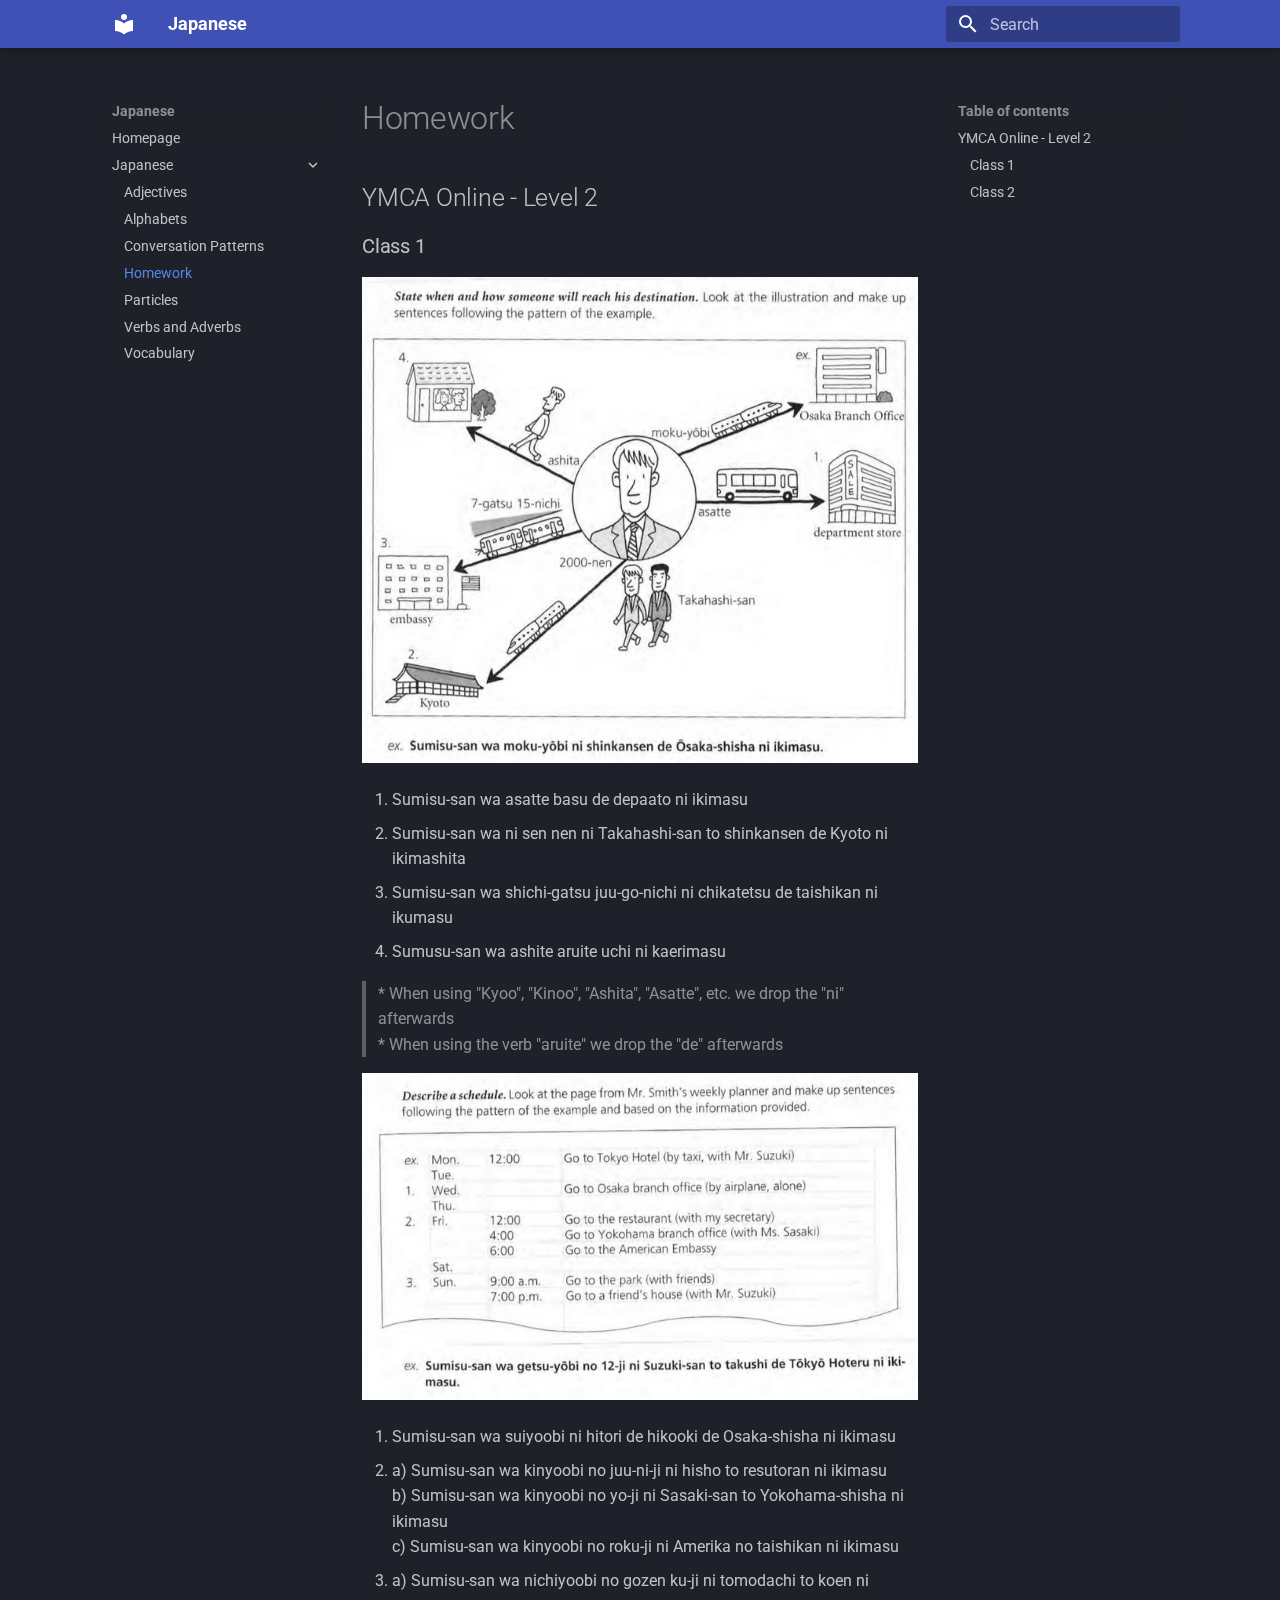
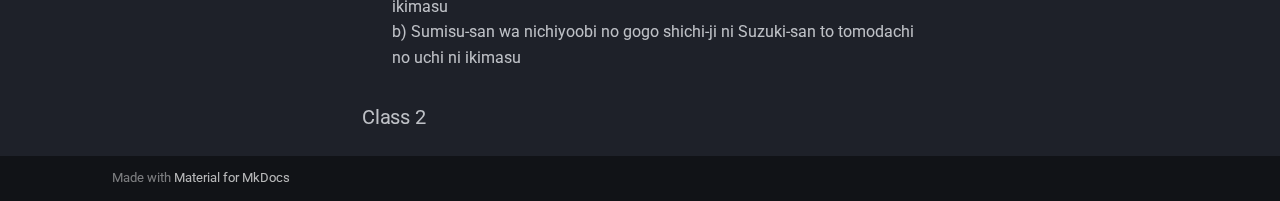
==== commit b0449837: "Deployed 3a3bb20 with MkDocs version: 1.6.1" ====
--- a/Japanese/Homework/index.html
+++ b/Japanese/Homework/index.html
@@ -376,13 +376,13 @@
     <ul class="md-nav__list" data-md-component="toc" data-md-scrollfix>
       
         <li class="md-nav__item">
-  <a href="#level-2" class="md-nav__link">
+  <a href="#ymca-online-level-2" class="md-nav__link">
     <span class="md-ellipsis">
-      Level 2
+      YMCA Online - Level 2
     </span>
   </a>
   
-    <nav class="md-nav" aria-label="Level 2">
+    <nav class="md-nav" aria-label="YMCA Online - Level 2">
       <ul class="md-nav__list">
         
           <li class="md-nav__item">
@@ -517,13 +517,13 @@
     <ul class="md-nav__list" data-md-component="toc" data-md-scrollfix>
       
         <li class="md-nav__item">
-  <a href="#level-2" class="md-nav__link">
+  <a href="#ymca-online-level-2" class="md-nav__link">
     <span class="md-ellipsis">
-      Level 2
+      YMCA Online - Level 2
     </span>
   </a>
   
-    <nav class="md-nav" aria-label="Level 2">
+    <nav class="md-nav" aria-label="YMCA Online - Level 2">
       <ul class="md-nav__list">
         
           <li class="md-nav__item">
@@ -566,17 +566,28 @@
 
 
 <h1 id="homework">Homework</h1>
-<h2 id="level-2">Level 2</h2>
+<h2 id="ymca-online-level-2">YMCA Online - Level 2</h2>
 <h3 id="class-1">Class 1</h3>
-<p><img alt="7de809c3f8640b70161c8c0088a5ecc6.png" src="../../_resources/7de809c3f8640b70161c8c0088a5ecc6-2.png" /></p>
+<p><img alt="7de809c3f8640b70161c8c0088a5ecc6.png" src="../../_resources/7de809c3f8640b70161c8c0088a5ecc6-4.png" /></p>
 <ol>
-<li></li>
-<li></li>
-<li></li>
-<li></li>
-<li><br/></li>
+<li>Sumisu-san wa asatte basu de depaato ni ikimasu</li>
+<li>Sumisu-san wa ni sen nen ni Takahashi-san to shinkansen de Kyoto ni ikimashita</li>
+<li>Sumisu-san wa shichi-gatsu juu-go-nichi ni chikatetsu de taishikan ni ikumasu</li>
+<li>Sumusu-san wa ashite aruite uchi ni kaerimasu</li>
 </ol>
-<p><img alt="345cfae4c6baa6755a13e7809eca69a4.png" src="../../_resources/345cfae4c6baa6755a13e7809eca69a4-2.png" /></p>
+<blockquote>
+<p>* When using "Kyoo", "Kinoo", "Ashita", "Asatte", etc. we drop the "ni" afterwards<br />
+* When using the verb "aruite" we drop the "de" afterwards</p>
+</blockquote>
+<p><img alt="345cfae4c6baa6755a13e7809eca69a4.png" src="../../_resources/345cfae4c6baa6755a13e7809eca69a4-4.png" /></p>
+<ol>
+<li>Sumisu-san wa suiyoobi ni hitori de hikooki de Osaka-shisha ni ikimasu</li>
+<li>a) Sumisu-san wa kinyoobi no juu-ni-ji ni hisho to resutoran ni ikimasu<br />
+    b) Sumisu-san wa kinyoobi no yo-ji ni Sasaki-san to Yokohama-shisha ni ikimasu<br />
+    c) Sumisu-san wa kinyoobi no roku-ji ni Amerika no taishikan ni ikimasu</li>
+<li>a) Sumisu-san wa nichiyoobi no gozen ku-ji ni tomodachi to koen ni ikimasu<br />
+    b) Sumisu-san wa nichiyoobi no gogo shichi-ji ni Suzuki-san to tomodachi no uchi ni ikimasu</li>
+</ol>
 <h3 id="class-2">Class 2</h3>
 
 
--- a/stylesheets/extra.css
+++ b/stylesheets/extra.css
@@ -1,6 +1,6 @@
 /* Maximum space for text block */
 .md-grid {
-  max-width: 80%; /* or 100%, if you want to stretch to full-width */
+  max-width: 85%; /* or 100%, if you want to stretch to full-width */
 }
 
 th, td {
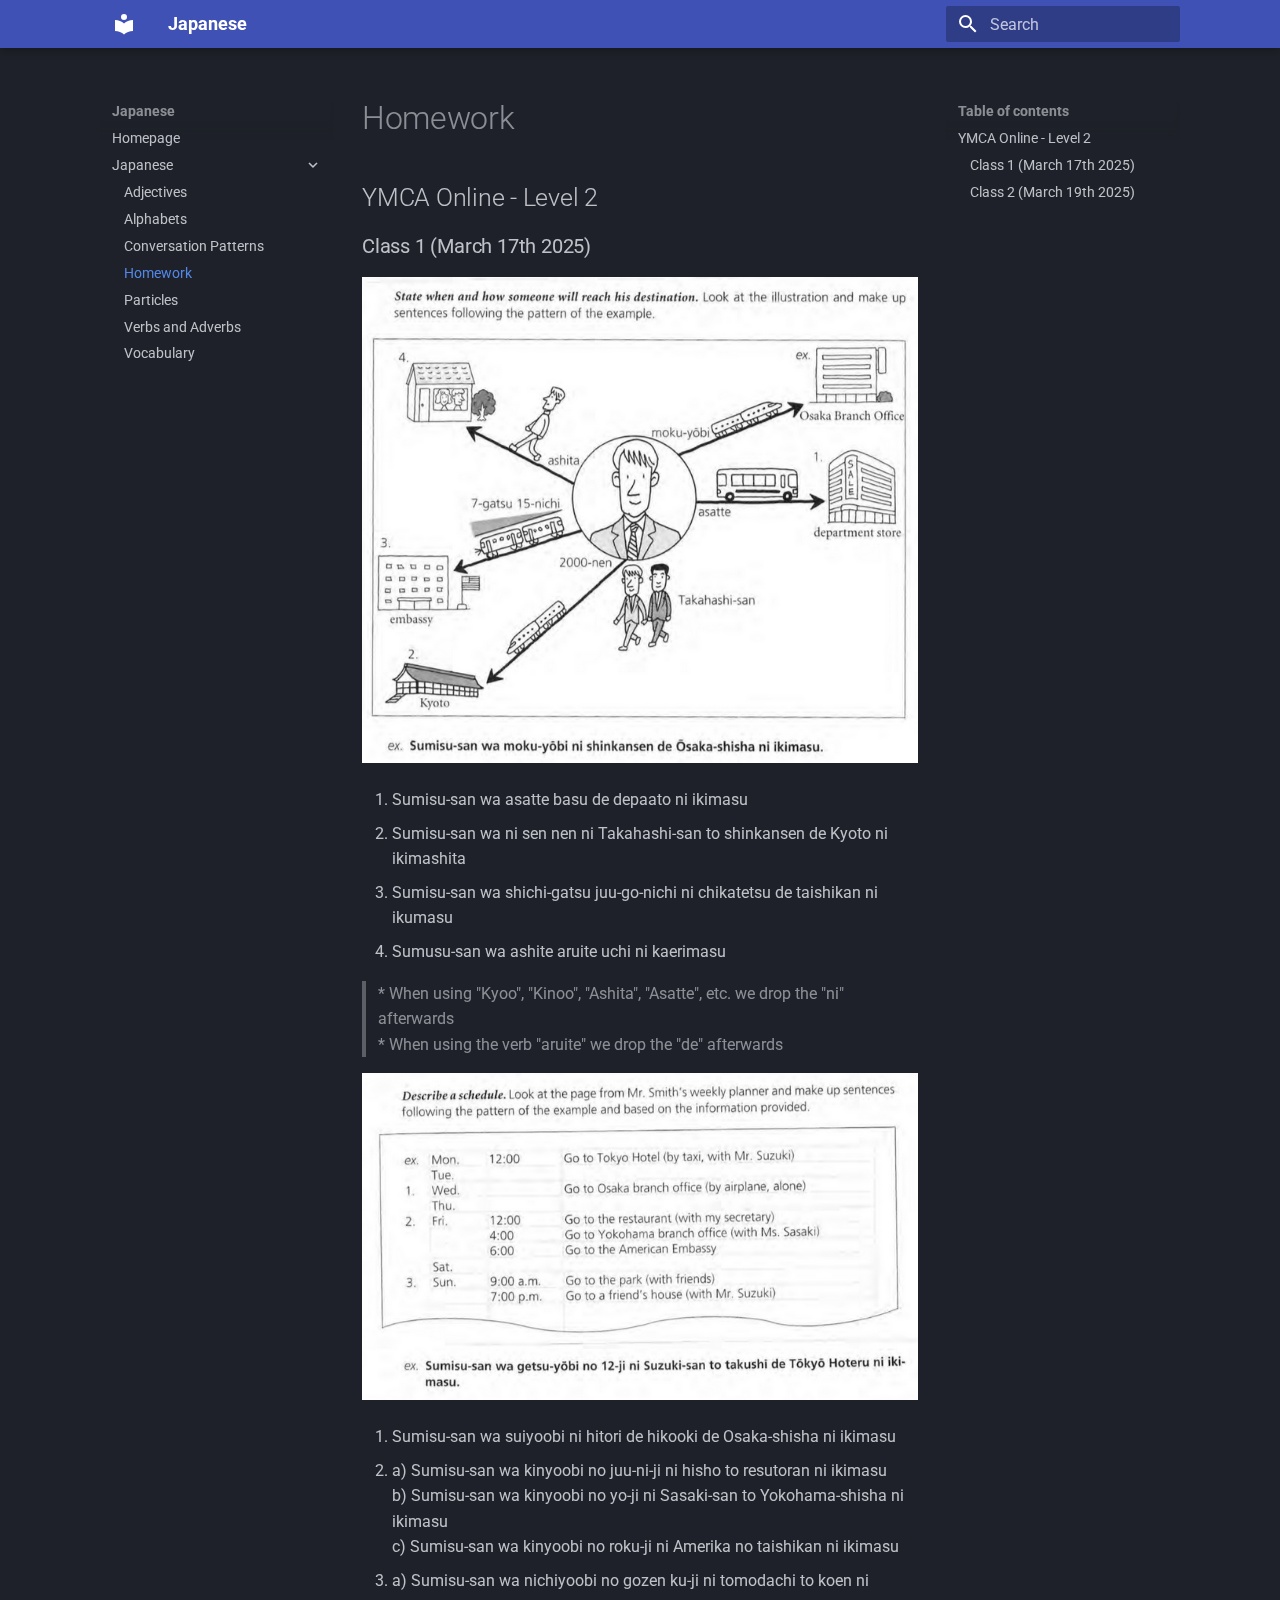
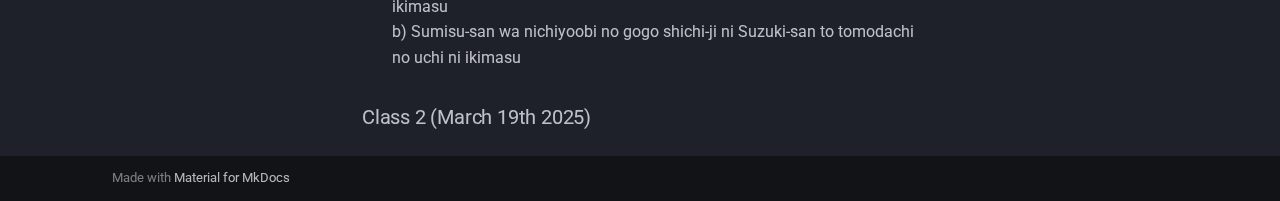
==== commit c754c0f1: "Deployed 3a3bb20 with MkDocs version: 1.6.1" ====
--- a/Japanese/Homework/index.html
+++ b/Japanese/Homework/index.html
@@ -386,18 +386,18 @@
       <ul class="md-nav__list">
         
           <li class="md-nav__item">
-  <a href="#class-1" class="md-nav__link">
+  <a href="#class-1-march-17th-2025" class="md-nav__link">
     <span class="md-ellipsis">
-      Class 1
+      Class 1 (March 17th 2025)
     </span>
   </a>
   
 </li>
         
           <li class="md-nav__item">
-  <a href="#class-2" class="md-nav__link">
+  <a href="#class-2-march-19th-2025" class="md-nav__link">
     <span class="md-ellipsis">
-      Class 2
+      Class 2 (March 19th 2025)
     </span>
   </a>
   
@@ -527,18 +527,18 @@
       <ul class="md-nav__list">
         
           <li class="md-nav__item">
-  <a href="#class-1" class="md-nav__link">
+  <a href="#class-1-march-17th-2025" class="md-nav__link">
     <span class="md-ellipsis">
-      Class 1
+      Class 1 (March 17th 2025)
     </span>
   </a>
   
 </li>
         
           <li class="md-nav__item">
-  <a href="#class-2" class="md-nav__link">
+  <a href="#class-2-march-19th-2025" class="md-nav__link">
     <span class="md-ellipsis">
-      Class 2
+      Class 2 (March 19th 2025)
     </span>
   </a>
   
@@ -567,8 +567,8 @@
 
 <h1 id="homework">Homework</h1>
 <h2 id="ymca-online-level-2">YMCA Online - Level 2</h2>
-<h3 id="class-1">Class 1</h3>
-<p><img alt="7de809c3f8640b70161c8c0088a5ecc6.png" src="../../_resources/7de809c3f8640b70161c8c0088a5ecc6-4.png" /></p>
+<h3 id="class-1-march-17th-2025">Class 1 (March 17th 2025)</h3>
+<p><img alt="7de809c3f8640b70161c8c0088a5ecc6.png" src="../../_resources/7de809c3f8640b70161c8c0088a5ecc6-5.png" /></p>
 <ol>
 <li>Sumisu-san wa asatte basu de depaato ni ikimasu</li>
 <li>Sumisu-san wa ni sen nen ni Takahashi-san to shinkansen de Kyoto ni ikimashita</li>
@@ -579,7 +579,7 @@
 <p>* When using "Kyoo", "Kinoo", "Ashita", "Asatte", etc. we drop the "ni" afterwards<br />
 * When using the verb "aruite" we drop the "de" afterwards</p>
 </blockquote>
-<p><img alt="345cfae4c6baa6755a13e7809eca69a4.png" src="../../_resources/345cfae4c6baa6755a13e7809eca69a4-4.png" /></p>
+<p><img alt="345cfae4c6baa6755a13e7809eca69a4.png" src="../../_resources/345cfae4c6baa6755a13e7809eca69a4-5.png" /></p>
 <ol>
 <li>Sumisu-san wa suiyoobi ni hitori de hikooki de Osaka-shisha ni ikimasu</li>
 <li>a) Sumisu-san wa kinyoobi no juu-ni-ji ni hisho to resutoran ni ikimasu<br />
@@ -588,7 +588,7 @@
 <li>a) Sumisu-san wa nichiyoobi no gozen ku-ji ni tomodachi to koen ni ikimasu<br />
     b) Sumisu-san wa nichiyoobi no gogo shichi-ji ni Suzuki-san to tomodachi no uchi ni ikimasu</li>
 </ol>
-<h3 id="class-2">Class 2</h3>
+<h3 id="class-2-march-19th-2025">Class 2 (March 19th 2025)</h3>
 
 
 
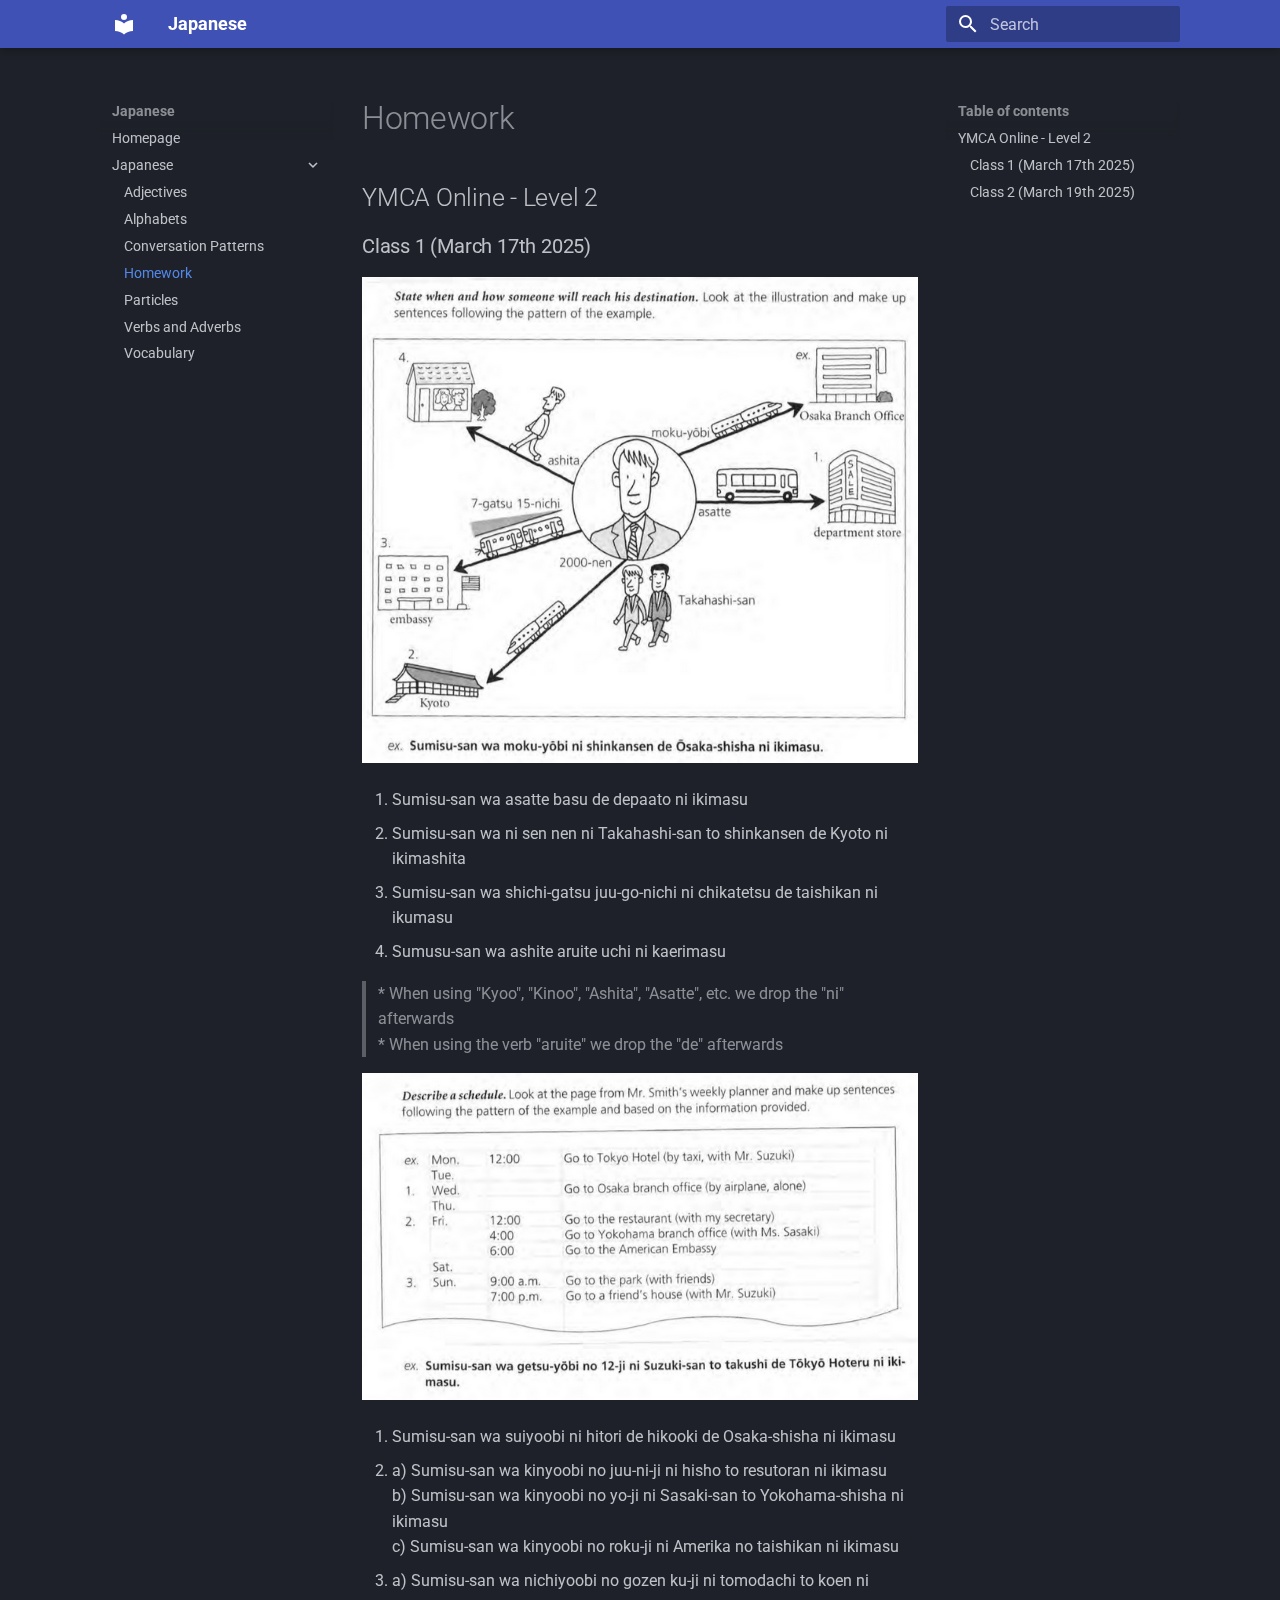
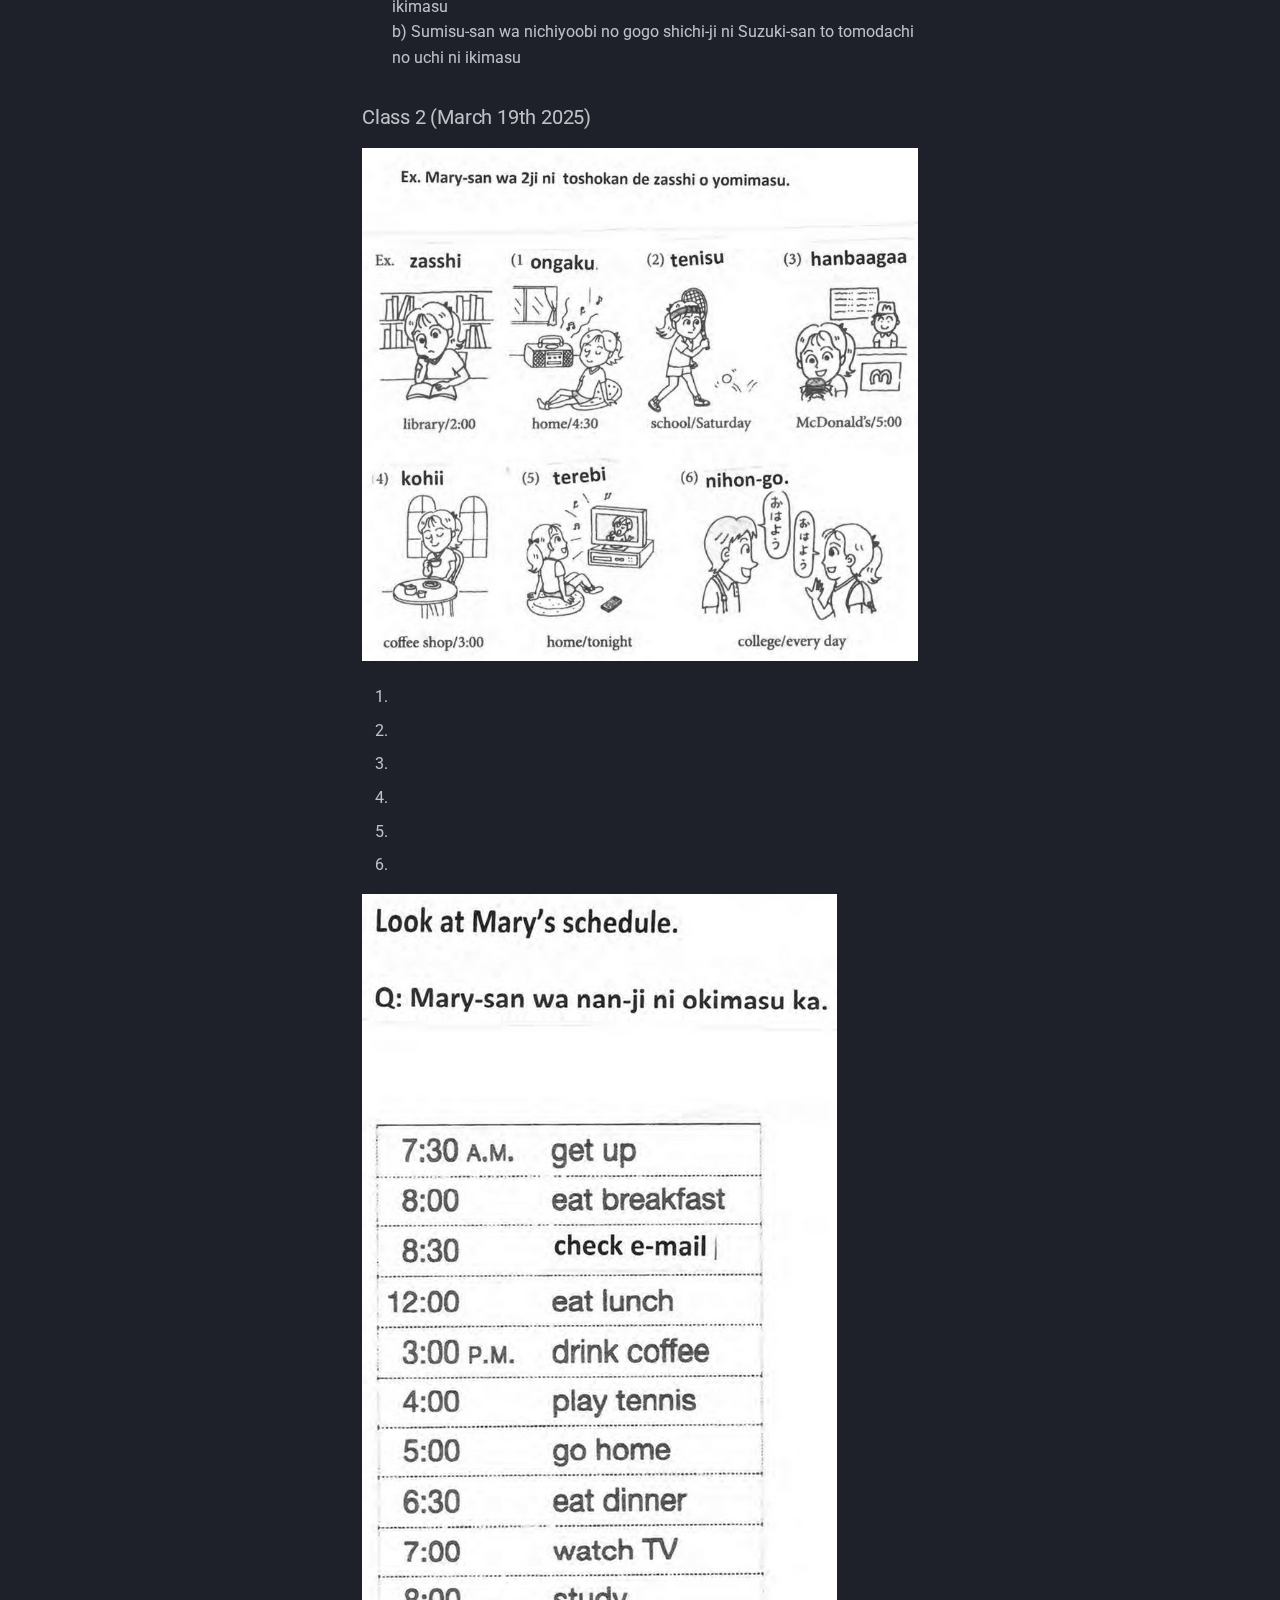
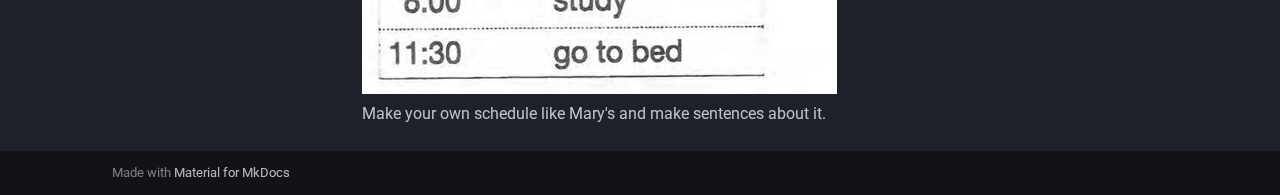
==== commit 1fe05656: "Deployed 3a3bb20 with MkDocs version: 1.6.1" ====
--- a/Japanese/Homework/index.html
+++ b/Japanese/Homework/index.html
@@ -568,7 +568,7 @@
 <h1 id="homework">Homework</h1>
 <h2 id="ymca-online-level-2">YMCA Online - Level 2</h2>
 <h3 id="class-1-march-17th-2025">Class 1 (March 17th 2025)</h3>
-<p><img alt="7de809c3f8640b70161c8c0088a5ecc6.png" src="../../_resources/7de809c3f8640b70161c8c0088a5ecc6-5.png" /></p>
+<p><img alt="7de809c3f8640b70161c8c0088a5ecc6.png" src="../../_resources/7de809c3f8640b70161c8c0088a5ecc6-10.png" /></p>
 <ol>
 <li>Sumisu-san wa asatte basu de depaato ni ikimasu</li>
 <li>Sumisu-san wa ni sen nen ni Takahashi-san to shinkansen de Kyoto ni ikimashita</li>
@@ -579,7 +579,7 @@
 <p>* When using "Kyoo", "Kinoo", "Ashita", "Asatte", etc. we drop the "ni" afterwards<br />
 * When using the verb "aruite" we drop the "de" afterwards</p>
 </blockquote>
-<p><img alt="345cfae4c6baa6755a13e7809eca69a4.png" src="../../_resources/345cfae4c6baa6755a13e7809eca69a4-5.png" /></p>
+<p><img alt="345cfae4c6baa6755a13e7809eca69a4.png" src="../../_resources/345cfae4c6baa6755a13e7809eca69a4-10.png" /></p>
 <ol>
 <li>Sumisu-san wa suiyoobi ni hitori de hikooki de Osaka-shisha ni ikimasu</li>
 <li>a) Sumisu-san wa kinyoobi no juu-ni-ji ni hisho to resutoran ni ikimasu<br />
@@ -589,6 +589,17 @@
     b) Sumisu-san wa nichiyoobi no gogo shichi-ji ni Suzuki-san to tomodachi no uchi ni ikimasu</li>
 </ol>
 <h3 id="class-2-march-19th-2025">Class 2 (March 19th 2025)</h3>
+<p><img alt="79b1e14caf399e258713b59e37d15ec4.png" src="../../_resources/79b1e14caf399e258713b59e37d15ec4-2.png" /></p>
+<ol>
+<li></li>
+<li></li>
+<li></li>
+<li></li>
+<li></li>
+<li></li>
+</ol>
+<p><img alt="fdaf89f032eef5d5dc977bc429a1be9f.png" src="../../_resources/fdaf89f032eef5d5dc977bc429a1be9f-2.png" /><br />
+Make your own schedule like Mary's and make sentences about it.</p>
 
 
 
